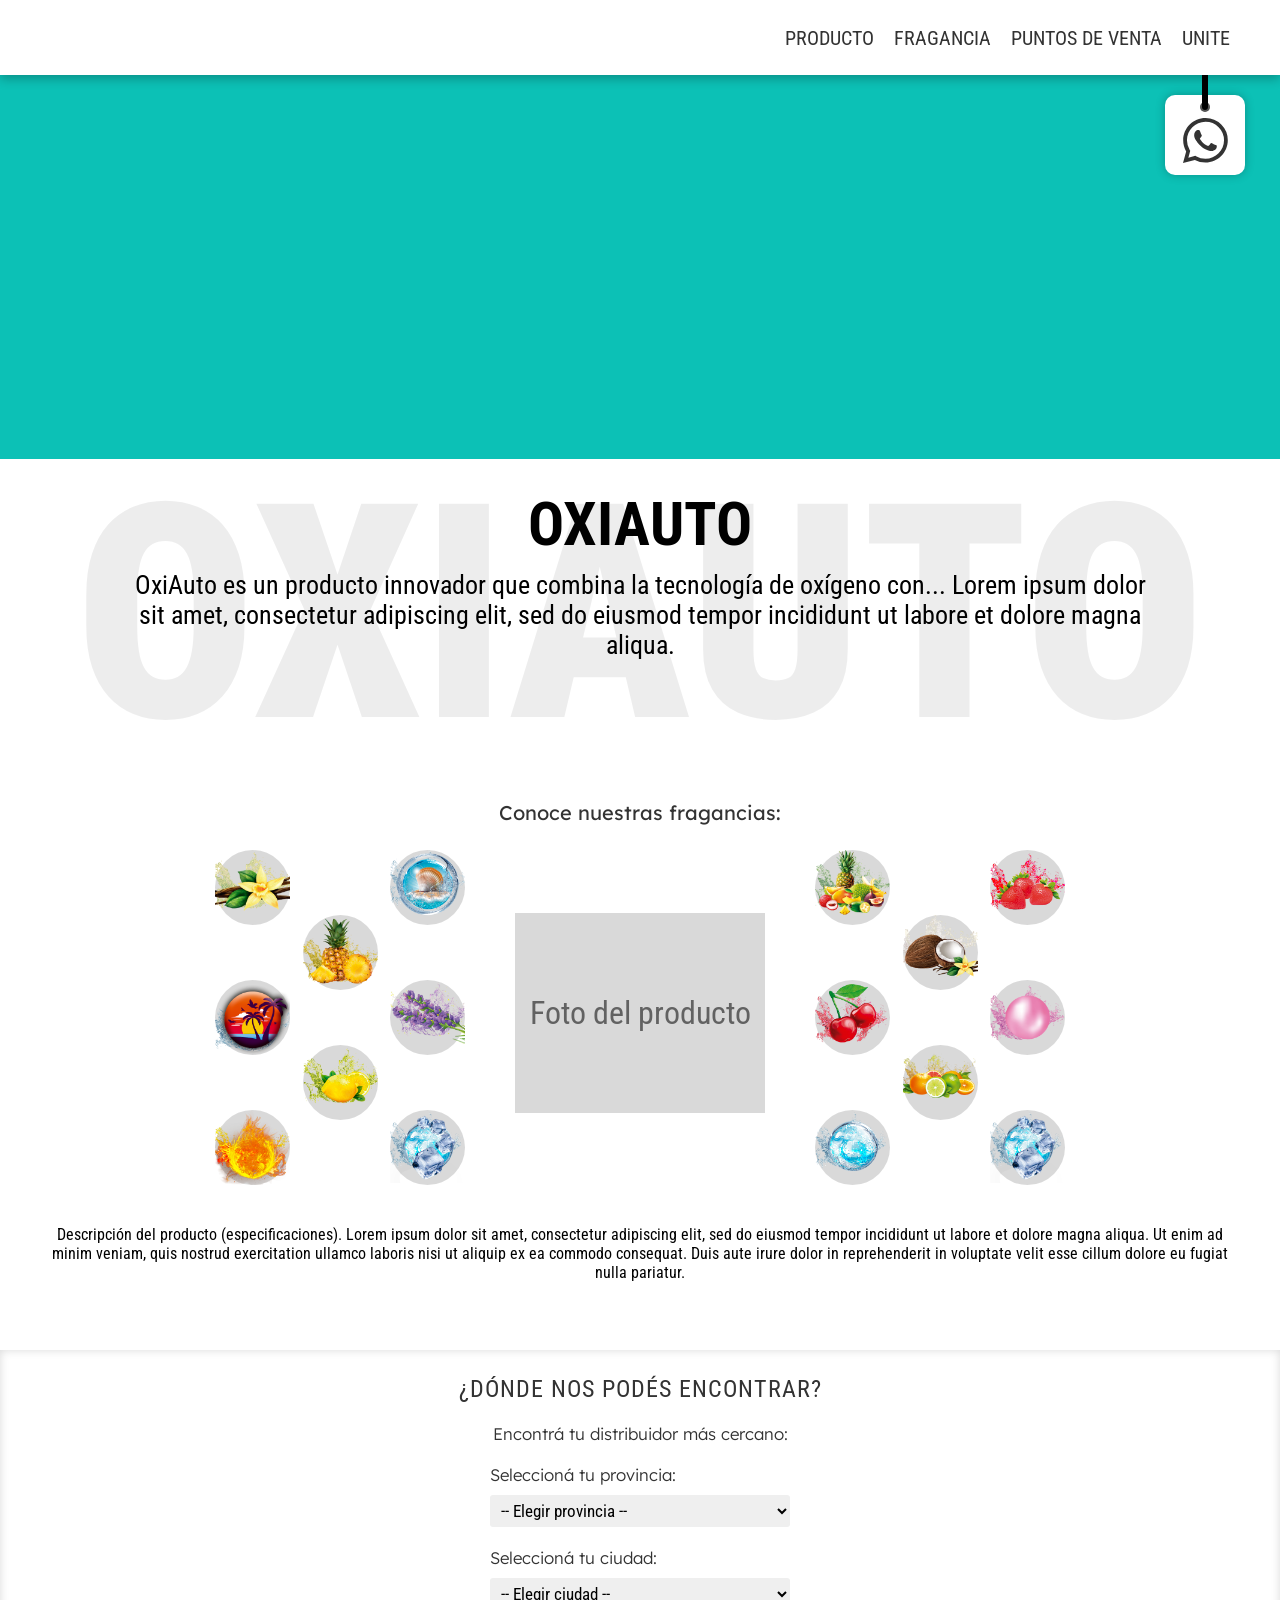
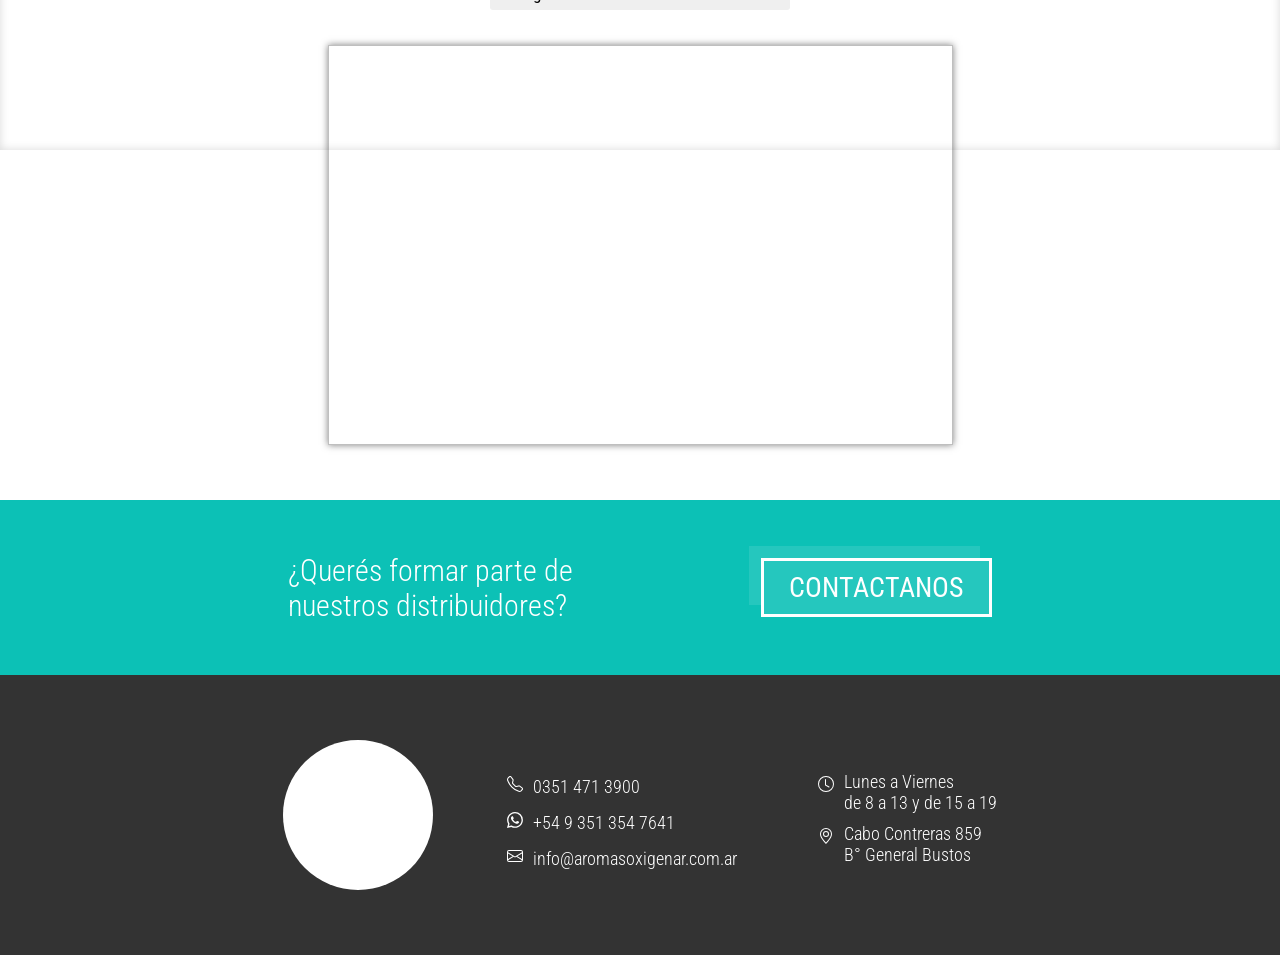
==== index.html @ 3d44f91f "[EDIT]" ====
<!DOCTYPE html>
<html lang="es">
<head>
    <meta charset="UTF-8">
    <meta name="viewport" content="width=device-width, initial-scale=1.0">

    <link rel="preconnect" href="https://fonts.googleapis.com">
    <link rel="preconnect" href="https://fonts.gstatic.com" crossorigin>
    <link href="https://fonts.googleapis.com/css2?family=Lexend+Deca:wght@100..900&family=Roboto+Condensed:ital,wght@0,100..900;1,100..900&display=swap" rel="stylesheet">
    
    <link rel="shortcut icon" href="img/favicon.ico">

    <title>OxiAuto</title>

    <!-- Estilos -->
    <style>
        :root{
            --bg-nav: #FFFFFF;
            --bg-principal: #FFFFFF;
            --bg-footer: #333333;
            --bg-acento: #0CC1B6;

            --texto-principal: #000000;
            --texto-secundario: #333333;
            --texto-terciario: #FFFFFF;
        }

        *{
            margin: 0px;
            padding: 0px;
            box-sizing: border-box;
            font-family: 'Roboto Condensed';
        }

        body{
            overflow-x: hidden;
        }

        a {
            text-decoration: none;
        }

        li{
            list-style: none;
        }

        hr{
            height: 0px;
            border: none;
        }

        nav{
            position: fixed;
            display: flex;
            justify-content: space-between;
            height: 75px;
            width: 100vw;
            padding-right: 15px;
            background-color: var(--bg-nav);
            box-shadow: 0px 4px 10px rgba(0, 0, 0, .25);
            text-transform: uppercase;
            color: var(--texto-principal);
            z-index: 10000;
        }

        nav .menu-btn{
            display: block;
        }

        nav .btn-menu{
            border: none;
            background: transparent;
            height: 100%;
            min-width: 100px;
            cursor: pointer;
        }

        nav .menu-nav{
            display: none;
        }

        .menu-sm{
            display: none;
            position: fixed;
            top: 75px;
            height: calc(100vh - 75px);
            width: 100vw;
            z-index: 10001;
            background-color: rgba(0, 0, 0, 0.55);
        }
        
        .menu-sm ul{
            display: flex;
            flex-direction: column;
            width: 100%;
            border-top: 1px solid rgb(228, 228, 228);
            box-shadow: 0px 10px 10px #0000009f;
        }

        .menu-sm ul li{
            display: flex;
            justify-content: center;
            align-items: center;
            height: 90px;
            background-color: #ffffff;
            color: var(--texto-secundario);
            font-weight: 400;
            font-size: 2rem;
            text-transform: uppercase;
            transition: all 0.2s ease-in;
        }

        .menu-sm ul li:hover{
            color: var(--texto-principal);
            font-weight: 600;
            text-shadow: 0px 0px 5px #00000051;
        }
        
        footer{
            display: flex;
            flex-direction: row;
            justify-content: center;
            align-items: center;
            height: 325px;
            background-color: var(--bg-footer);
            color: var(--texto-terciario);
        }

        footer .logo-footer{
            display: flex; 
            justify-content: center; 
            align-items: center; 
            width: 90px; 
            height: 90px; 
            border-radius: 100%; 
            background-color: white;
            margin-right: 5vw;
        }

        footer .logo-footer img{
            width: 80px; 
            height: 80px; 
            border-radius: 100%; 
            background-color: white;
        }

        .lugar, .atencion, .telefono, .whats, .mail{
            margin-top: 10px;
            display: flex;
        }

        .lugar svg, .atencion svg, .telefono svg, .whats svg, .mail svg {
            margin: 0 10px;
        }
        
        .whatsapp{
            display: flex;
            position: fixed;
            top: 75px;
            left: calc(100vw - 115px);
            width: 80px;
            height: 100px;
            z-index: 5000;
        }
        
        .tira{
            position: fixed;
            width: 6px;
            height: 35px;
            margin: 0px 37px;
            border-radius: 0px 0px 10px 10px;
            background-color: var(--texto-principal);
            color: black;
            z-index: 5002;
        }

        .hueco{
            position: fixed;
            height: 10px;
            width: 10px;
            margin: 27px 35px;
            border-radius: 100%;
            box-shadow: 0px 0px 10px rgba(0, 0, 0, 1) inset;
            z-index: 5001;
        }

        .btn-whatsapp{
            display: flex;
            justify-content: center;
            align-items: center;
            padding-top: 10px;
            height: 80px;
            width: 80px;
            margin-top: 20px;
            border-radius: 10px;
            box-shadow: 0px 0px 10px rgba(0, 0, 0, .25);
            background-color: white;
            color: var(--texto-secundario);
            transition: all 0.2s ease-in-out;
        }

        .btn-whatsapp:hover{
            color: var(--texto-principal);
            box-shadow: 0px 0px 10px rgba(0, 0, 0, .5);
        }

        .banner{
            position: relative;
            display: flex;
            width: 100%;
        } 
        
        .banner .activo{
            margin-top: 75px;
            height: 30vw;
            width: 100vw;
        }

        .banner1 {
            background-color: var(--bg-acento);
        }

        .banner2 {
            display: none;
            background-color: #06AEA3;
        }

        .banner3 {
            display: none;
            background-color: #069E95;
        }

        .producto {
            position: relative;
        }

        .producto .textoFondo{
            position: absolute;
            width: 100vw;
            font-size: 20vw;
            font-weight: 900;
            text-transform: uppercase;
            text-align: center;
            color: rgba(0, 0, 0, .07);
            z-index: 100;
            user-select: none;
        }

        .producto .textoFrente{
            position: relative;
            display: flex;
            flex-direction: column;
            align-items: center;
            padding: 40px 10vw;
            width: 100vw;
        }

        .producto .textoFrente h2{
            margin-top: -10px;
            text-transform: uppercase;
            font-size: 3.75rem;
        }

        .producto .textoFrente p{
            margin-top: 10px;
            font-size: 1.65rem;
            text-align: center;
        }
    
        .fragancias{
            min-height: 1000px;
            margin-top: 25px;
            padding: 0px 50px;
            text-align: center;
        }

        .fragancias h3{
            font-size: 1.25rem;
            font-family: "Lexend Deca", sans-serif;
            font-weight: 400;
            color: var(--texto-secundario);
        }

        .fragancias .elegir{
            margin: 25px 0px 50px 0px;
            display: flex;
            flex-direction: column;
            align-items: center;
        }

        .fragancias .elegir .frag{
            display: flex;
            align-items: center;
            justify-content: center;
            width: 50px;
            height: 50px;
            background-color: rgba(0, 0, 0, .1);
            border-radius: 100%;
        }

        .fragancias .elegir .frag img{
            width: 100%;
            height: auto;
        }

        .fragancias .elegir .producto-frag{
            margin: 15px 0px;
            display: flex;
            justify-content: center;
            align-items: center;
            width: 250px;
            height: 200px;
            background-color: rgba(0, 0, 0, .15);
            font-size: 2rem;
            color: rgba(0, 0, 0, 0.55);
        }

        .f1, .f2, .f3, .f4, .f5, .f6, .f7, .f8, .f9, .f10{
            display: flex;
            min-width: 60vw;
        }
        
        .f2, .f3, .f4, .f5, .f7, .f8, .f9, .f10{
            margin: -10px 0px;
        }

        .f1, .f3, .f5, .f6, .f8, .f10{
            justify-content: space-between;
        }

        .f2, .f4, .f7, .f9{
            justify-content: center;
        }

        .ubicacion{
            position: relative;
            min-height: 575px;
        }

        .ubicacion .bg-ubi{
            position: absolute;
            height: 350px;
            width: 100%;
            background-image: url("https://www.aromasoxigenar.com.ar/images/bg_7.jpg");
            background-size: cover;
            box-shadow: 0px 0px 10px rgba(0, 0, 0, .15) inset;
            z-index: 10;
        }
        
        .ubicacion .frente-ubi{
            position: absolute;
            display: flex;
            flex-direction: column;
            align-items: center;
            margin-top: 25px;
            width: 100%;
            z-index: 100;
        }

        .ubicacion h3{
            font-weight: 400;
            font-size: 1.25rem;
            letter-spacing: 1px;
            text-transform: uppercase;
            color: var(--texto-secundario);
        }

        .ubicacion h5{
            margin-top: 20px;
            font-size: 1.05rem;
            font-family: "Lexend Deca", sans-serif;
            font-weight: 300;
            color: var(--texto-secundario);
        }

        .ubicacion .localidad{
            display: flex;
            flex-direction: column;
            align-items: center;
            width: 650px;
        }

        .ubicacion select{
            margin-top: 10px;
            border: none;
            border-radius: 3px;
            min-width: 300px;
            padding: 5px 7px;
            font-size: 1.05rem;
            font-weight: 400;
        }

        .ubicacion option{
            font-weight: 400;
        }

        .ubicacion .mapa{
            margin-top: 35px;
            width: 275px;
            height: 225px;
            border: 1px solid rgba(0, 0, 0, .25);
            box-shadow: 0px 0px 7px rgba(0, 0, 0, .5);
        }

        .unite{
            display: flex;
            flex-direction: column;
            justify-content: center;
            align-items: center;
            height: 200px;
            background: var(--bg-acento);
            color: var(--texto-terciario);
        }

        .unite h3{
            font-size: 1.5rem;
            font-weight: 400;
        }
            
        .unite .unirme{
            margin-top: 25px;
            padding: 10px 25px;
            background: transparent;
            border: 3px solid white;
            font-size: 1.75rem;
            text-transform: uppercase;
            color: white;
            box-shadow: -12px -12px 0px rgba(255, 255, 255, 0.1), -8px -100px 0px rgba(255, 255, 255, 0.1) inset, -8px -8px 0px var(--bg-acento) inset;
            transition: all 0.5s ease-in-out;
        }

        .unite .unirme:hover{
            cursor: pointer;
            box-shadow: none;
        }

        .unite .unirme:active{
            background: white;
            border: 5px solid var(--bg-acento);
            color: var(--bg-acento);
        }


        @media (min-width: 600px){

            .fragancias{
                min-height: 500px;
            }

            .fragancias .elegir{
                flex-direction: row;
                justify-content: center;
                padding: 0px;
            }

            .fragancias .elegir .producto-frag{
                margin: 0px 20px;
            }

            .f1, .f2, .f3, .f4, .f5, .f6, .f7, .f8, .f9, .f10{
                min-width: 175px;
            }

            .ubicacion{
                position: relative;
                min-height: 650px;
            }

            .ubicacion .localidad{
                width: 650px;
            }

            .ubicacion .mapa{
                margin-top: 35px;
                width: 550px;
                height: 300px;
            }

            .unite{
                display: flex;
                flex-direction: row;
                justify-content: space-evenly;
                align-items: center;
                height: 175px;
                padding: 0px 100px;
            }
        }

        @media (min-width: 992px){
            nav .menu-btn{
                display: none;
            }

            nav .menu-nav{
                padding-right: 15px;
                display: flex;
                justify-content: space-evenly;
                align-items: center;
                width: 500px;
            }
            
            nav .menu-nav a{
                font-size: 20px;
                color: var(--texto-secundario);
            }

            nav .menu-nav a:hover{
                font-weight: 400;
                color: var(--texto-principal);
            }
            .banner1, .banner2, .banner3{
                height: 355px;
                width: 10vw;
            }

            .producto .textoFondo{
                position: absolute;
                width: 100vw;
                margin: -20px 0px;
                font-size: 300px;
                font-weight: 900;
                text-transform: uppercase;
                text-align: center;
                color: rgba(0, 0, 0, .07);
                z-index: 100;
            }

            .producto .textoFrente{
                position: relative;
                display: flex;
                flex-direction: column;
                align-items: center;
                text-align: center;
                padding: 40px 10vw;
                width: 100vw;
            }

            .fragancias{
                min-height: 550px;
                margin-top: 100px;
                padding: 0px 50px;
                text-align: center;
            }

            .fragancias h3{
                font-size: 1.25rem;
                font-family: "Lexend Deca", sans-serif;
                font-weight: 400;
                color: var(--texto-secundario);
            }

            .fragancias .elegir{
                margin: 25px 0px 50px 0px;
                display: flex;
                flex-direction: row;
                justify-content: center;
                width: 100%;
            }

            .fragancias .elegir .producto-frag{
                display: flex;
                justify-content: center;
                align-items: center;
                width: 250px;
                height: 200px;
                background-color: rgba(0, 0, 0, .15);
                font-size: 2rem;
                color: rgba(0, 0, 0, 0.55);
                margin: 0px 50px;
            }

            .fragancias .elegir .frag{
                display: flex;
                align-items: center;
                justify-content: center;
                width: 75px;
                height: 75px;
                background-color: rgba(0, 0, 0, .15);
                border-radius: 100%;
            }

            .fragancias .elegir .frag img{
                width: 100%;
                height: auto;
            }

            .f1, .f2, .f3, .f4, .f5, .f6, .f7, .f8, .f9, .f10{
                min-width: 250px;
            }

            .ubicacion{
                position: relative;
                min-height: 750px;
            }

            .ubicacion .bg-ubi{
                height: 400px;
            }

            .ubicacion h3{
                font-weight: 400;
                font-size: 1.5rem;
                letter-spacing: 1px;
                text-transform: uppercase;
                color: var(--texto-secundario);
            }

            .ubicacion .mapa{
                margin-top: 35px;
                width: 625px;
                height: 400px;
            }

            .unite{
                display: flex;
                flex-direction: row;
                justify-content: space-evenly;
                align-items: center;
                height: 175px;
                padding: 0px 100px;
            }

            .unite .unirme{
                margin-top: 0px;
            }
            
            .unite h3{
                font-size: 1.9rem;
                font-weight: 300;
            }

            footer{
                display: flex;
                flex-direction: row;
                justify-content: center;
                align-items: center;
                height: 280px;
                font-size: 1.15rem;
                font-weight: 300;
            }

            footer p{
                margin-top: -5px;
            }

            footer .logo-footer{
                width: 150px; 
                height: 150px; 
                margin-right: 5vw;
            }

            footer .logo-footer img{
                width: 130px; 
                height: 130px; 
            }

            .lugar, .atencion, .telefono, .whats, .mail{
                margin-top: 15px;
            }

            .contacto{
                display: flex;
                justify-content: space-between;
                min-width: 500px;
            }

        }

    </style>
</head>
<body>

    <!-- Nav (Menú de opciones) -->
    <nav>
        <!-- Logo -->
        <div class="logo-nav" style="height: 100%; min-width: 100px; display: flex;
        justify-content: center; align-items: center;">

            <div class="logo-img" style="height: 50px;width: 50px; border-radius: 100%; background-image: url('https://www.aromasoxigenar.com.ar/images/logo.png'); background-size: cover;">
            </div>

        </div>

        <!-- Menu Button -->
        <div class="menu-btn" id="menu">
            <button class="btn-menu">
                <svg xmlns="http://www.w3.org/2000/svg" width="40" height="40" fill="currentColor" class="bi bi-list" viewBox="0 0 16 16">
                    <path fill-rule="evenodd" d="M2.5 12a.5.5 0 0 1 .5-.5h10a.5.5 0 0 1 0 1H3a.5.5 0 0 1-.5-.5m0-4a.5.5 0 0 1 .5-.5h10a.5.5 0 0 1 0 1H3a.5.5 0 0 1-.5-.5m0-4a.5.5 0 0 1 .5-.5h10a.5.5 0 0 1 0 1H3a.5.5 0 0 1-.5-.5"/>
                </svg>
            </button>
        </div>


        <!-- Opciones -->
        <ul class="menu-nav">
            <a href="#productos">
                <li>
                    Producto
                </li>
            </a>
            
            <a href="#fragancias">
                <li>
                    Fragancia
                </li>
            </a>

            <a href="#ubicacion">
                <li>
                    Puntos de venta
                </li>
            </a>

            <a href="#unite">
                <li>
                    Unite
                </li>
            </a>
        </ul>
    </nav>

    <div class="menu-sm" id="menuSM">
        <ul>
            <a href="#productos" id="link1">
                <li>
                    Producto
                </li>
            </a>
            
            <a href="#fragancias" id="link2">
                <li>
                    Fragancia
                </li>
            </a>
    
            <a href="#ubicacion" id="link3">
                <li>
                    Puntos de venta
                </li>
            </a>
    
            <a href="#unite" id="link4">
                <li>
                    Unite
                </li>
            </a>
        </ul>
    </div>

    <!-- Cuerpo -->
    <main>
        <!-- Banner -->
        <div class="banner">

            <div class="banner1 activo">

            </div>

            <div class="banner2">

            </div>

            <div class="banner3">

            </div>
        </div>

        
    

        <!-- Producto principal -->
        <hr id="productos">

        <div class="producto">
            <div class="textoFondo">
                Oxiauto
            </div>
            <div class="textoFrente">
                <h2>
                    OxiAuto
                </h2>
                <p>
                    OxiAuto es un producto innovador que combina la tecnología de oxígeno con...  Lorem ipsum dolor sit amet, consectetur adipiscing elit, sed do eiusmod tempor incididunt ut labore et dolore magna aliqua.
                </p>
            </div>
        </div>

        
        <!-- Fragancias -->
        <hr id="fragancias">

        <div class="fragancias">
            <h3>Conoce nuestras fragancias:</h3>
            <div class="elegir">
                <div class="fragancias-izq">
                    <div class="f1">
                        <div class="frag">
                            <img src="img/ICONO-VAINILLA.png" alt="">
                        </div>
                        <div class="frag">
                            <img src="img/ICONO-MARINO.png" alt="">
                        </div>
                    </div>

                    <div class="f2">
                        <div class="frag">
                            <img src="img/ICONO-PINA.png" alt="">
                        </div>
                    </div>

                    <div class="f3">
                        <div class="frag">
                            <img src="img/ICONO-VERANO.png" alt="">
                        </div>
                        <div class="frag">
                            <img src="img/ICONO-LAVANDA.png" alt="">
                        </div>
                    </div>

                    <div class="f4">
                        <div class="frag">
                            <img src="img/ICONO-LIMON.png" alt="">
                        </div>
                    </div>

                    <div class="f5">
                        <div class="frag">
                            <img src="img/ICONO-FUEGO.png" alt="">
                        </div>
                        <div class="frag">
                            <img src="img/ICONO-HIELO.png" alt="">
                        </div>
                    </div>
                </div>

                <div class="producto-frag">
                    Foto del producto
                </div>
                
                <div class="fragancias-der">
                    <div class="f6">
                        <div class="frag">
                            <img src="img/ICONO-FRUTALIS.png" alt="">
                        </div>
                        <div class="frag">
                            <img src="img/ICONO-FRUTILLA.png" alt="">
                        </div>
                    </div>

                    <div class="f7">
                        <div class="frag">
                            <img src="img/ICONO-COCO.png" alt="">
                        </div>
                    </div>

                    <div class="f8">
                        <div class="frag">
                            <img src="img/ICONO-CEREZA.png" alt="">
                        </div>
                        <div class="frag">
                            <img src="img/ICONO-CHICLE.png" alt="">
                        </div>
                    </div>

                    <div class="f9">
                        <div class="frag">
                            <img src="img/ICONO-CITRUS.png" alt="">
                        </div>
                    </div>

                    <div class="f10">
                        <div class="frag">
                            <img src="img/ICONO-ACQUA.png" alt="">
                        </div>
                        <div class="frag">
                            <img src="img/ICONO-HIELO.png" alt="">
                        </div>
                    </div>
                </div>
            </div>
            <p>
                Descripción del producto (especificaciones). Lorem ipsum dolor sit amet, consectetur adipiscing elit, sed do eiusmod tempor incididunt ut labore et dolore magna aliqua. Ut enim ad minim veniam, quis nostrud exercitation ullamco laboris nisi ut aliquip ex ea commodo consequat. Duis aute irure dolor in reprehenderit in voluptate velit esse cillum dolore eu fugiat nulla pariatur.
            </p>
        </div>

        <!-- Puntos de venta -->
        <hr id="ubicacion">
        <div class="ubicacion">
            <div class="bg-ubi">

            </div>

            <div class="frente-ubi">
                <h3>
                    ¿D&oacute;nde nos pod&eacute;s encontrar?
                </h3>
                <h5>
                    Encontr&aacute; tu distribuidor m&aacute;s cercano:
                </h5>

                <div class="localidad">
                    <div class="provincia">
                        <h5>Seleccion&aacute; tu provincia:</h5>
                        <select name="provincia" id="provincia">
                            <option selected disabled>-- Elegir provincia --</option>
                            <option value="chubut">Chubut</option>
                            <option value="cordoba">C&oacute;rdoba</option>
                            <option value="neuquen">Neuquen</option>
                            <option value="rioNegro">R&iacute;o Negro</option>
                            <option value="santaFe">Santa F&eacute;</option>
                            <option value="santiago">Santiago del Estero</option>
                        </select>
                    </div>
    
                    <div class="ciudad">
                        <h5>Seleccion&aacute; tu ciudad:</h5>
                        <select name="ciudad" id="ciudad">
                            <option selected disabled>-- Elegir ciudad --</option>
                            <!-- 
                            <option value="cordoba" selected>C&oacute;rdoba</option>
                            <option value="neuquen">Neuquen</option>
                            <option value="rioNegro">R&iacute;o Negro</option>
                            <option value="santaFe">Santa F&eacute;</option>
                            <option value="santiago">Santiago del Estero</option> -->
                        </select>
                    </div>
                </div>

                <iframe class="mapa" id="mapa" src="https://www.google.com/maps/embed?pb=!1m18!1m12!1m3!1d3405.808658261434!2d-64.17063012439361!3d-31.39183907427309!2m3!1f0!2f0!3f0!3m2!1i1024!2i768!4f13.1!3m3!1m2!1s0x94329812caf58ab7%3A0x9d88866466d773f3!2sAromas%20Oxigenar!5e0!3m2!1ses!2sar!4v1724170193996!5m2!1ses!2sar" allowfullscreen="" loading="lazy" referrerpolicy="no-referrer-when-downgrade"></iframe>
            </div>
        </div>

        <!-- Invitacion -->
        <hr id="unite">
        <div class="unite">
            <h3>
                ¿Quer&eacute;s formar parte de
                <br>
                nuestros distribuidores?
            </h3>
            <button class="unirme">
                <p>
                    Contactanos
                </p>
            </button>
        </div>
    </main>

    <!-- Footer -->
    <footer>
        <div class="logo-footer">
            <img src="https://www.aromasoxigenar.com.ar/images/logo.png" alt="logo">
        </div>

        <div class="contacto">
            <div class="izq">
                <div class="telefono">
                    <svg xmlns="http://www.w3.org/2000/svg" width="16" height="16" fill="currentColor" class="bi bi-telephone" viewBox="0 0 16 16">
                        <path d="M3.654 1.328a.678.678 0 0 0-1.015-.063L1.605 2.3c-.483.484-.661 1.169-.45 1.77a17.6 17.6 0 0 0 4.168 6.608 17.6 17.6 0 0 0 6.608 4.168c.601.211 1.286.033 1.77-.45l1.034-1.034a.678.678 0 0 0-.063-1.015l-2.307-1.794a.68.68 0 0 0-.58-.122l-2.19.547a1.75 1.75 0 0 1-1.657-.459L5.482 8.062a1.75 1.75 0 0 1-.46-1.657l.548-2.19a.68.68 0 0 0-.122-.58zM1.884.511a1.745 1.745 0 0 1 2.612.163L6.29 2.98c.329.423.445.974.315 1.494l-.547 2.19a.68.68 0 0 0 .178.643l2.457 2.457a.68.68 0 0 0 .644.178l2.189-.547a1.75 1.75 0 0 1 1.494.315l2.306 1.794c.829.645.905 1.87.163 2.611l-1.034 1.034c-.74.74-1.846 1.065-2.877.702a18.6 18.6 0 0 1-7.01-4.42 18.6 18.6 0 0 1-4.42-7.009c-.362-1.03-.037-2.137.703-2.877z"/>
                    </svg>
                    0351 471 3900
                </div>

                <div class="whats">
                    <svg xmlns="http://www.w3.org/2000/svg" width="16" height="16" fill="currentColor" class="bi bi-whatsapp" viewBox="0 0 16 16">
                        <path d="M13.601 2.326A7.85 7.85 0 0 0 7.994 0C3.627 0 .068 3.558.064 7.926c0 1.399.366 2.76 1.057 3.965L0 16l4.204-1.102a7.9 7.9 0 0 0 3.79.965h.004c4.368 0 7.926-3.558 7.93-7.93A7.9 7.9 0 0 0 13.6 2.326zM7.994 14.521a6.6 6.6 0 0 1-3.356-.92l-.24-.144-2.494.654.666-2.433-.156-.251a6.56 6.56 0 0 1-1.007-3.505c0-3.626 2.957-6.584 6.591-6.584a6.56 6.56 0 0 1 4.66 1.931 6.56 6.56 0 0 1 1.928 4.66c-.004 3.639-2.961 6.592-6.592 6.592m3.615-4.934c-.197-.099-1.17-.578-1.353-.646-.182-.065-.315-.099-.445.099-.133.197-.513.646-.627.775-.114.133-.232.148-.43.05-.197-.1-.836-.308-1.592-.985-.59-.525-.985-1.175-1.103-1.372-.114-.198-.011-.304.088-.403.087-.088.197-.232.296-.346.1-.114.133-.198.198-.33.065-.134.034-.248-.015-.347-.05-.099-.445-1.076-.612-1.47-.16-.389-.323-.335-.445-.34-.114-.007-.247-.007-.38-.007a.73.73 0 0 0-.529.247c-.182.198-.691.677-.691 1.654s.71 1.916.81 2.049c.098.133 1.394 2.132 3.383 2.992.47.205.84.326 1.129.418.475.152.904.129 1.246.08.38-.058 1.171-.48 1.338-.943.164-.464.164-.86.114-.943-.049-.084-.182-.133-.38-.232"/>
                    </svg>
                    +54 9 351 354 7641
                </div>

                <div class="mail">
                    <svg xmlns="http://www.w3.org/2000/svg" width="16" height="16" fill="currentColor" class="bi bi-envelope" viewBox="0 0 16 16">
                        <path d="M0 4a2 2 0 0 1 2-2h12a2 2 0 0 1 2 2v8a2 2 0 0 1-2 2H2a2 2 0 0 1-2-2zm2-1a1 1 0 0 0-1 1v.217l7 4.2 7-4.2V4a1 1 0 0 0-1-1zm13 2.383-4.708 2.825L15 11.105zm-.034 6.876-5.64-3.471L8 9.583l-1.326-.795-5.64 3.47A1 1 0 0 0 2 13h12a1 1 0 0 0 .966-.741M1 11.105l4.708-2.897L1 5.383z"/>
                    </svg>
                    info@aromasoxigenar.com.ar
                </div>
            </div>

            <div class="der">
                <div class="atencion">
                    <svg xmlns="http://www.w3.org/2000/svg" width="16" height="16" fill="currentColor" class="bi bi-clock" viewBox="0 0 16 16">
                        <path d="M8 3.5a.5.5 0 0 0-1 0V9a.5.5 0 0 0 .252.434l3.5 2a.5.5 0 0 0 .496-.868L8 8.71z"/>
                        <path d="M8 16A8 8 0 1 0 8 0a8 8 0 0 0 0 16m7-8A7 7 0 1 1 1 8a7 7 0 0 1 14 0"/>
                    </svg>
                    <p>
                        Lunes a Viernes <br>
                        de 8 a 13 y de 15 a 19
                    </p>
                </div>

                <div class="lugar">
                    <svg xmlns="http://www.w3.org/2000/svg" width="16" height="16" fill="currentColor" class="bi bi-geo-alt" viewBox="0 0 16 16">
                        <path d="M12.166 8.94c-.524 1.062-1.234 2.12-1.96 3.07A32 32 0 0 1 8 14.58a32 32 0 0 1-2.206-2.57c-.726-.95-1.436-2.008-1.96-3.07C3.304 7.867 3 6.862 3 6a5 5 0 0 1 10 0c0 .862-.305 1.867-.834 2.94M8 16s6-5.686 6-10A6 6 0 0 0 2 6c0 4.314 6 10 6 10"/>
                        <path d="M8 8a2 2 0 1 1 0-4 2 2 0 0 1 0 4m0 1a3 3 0 1 0 0-6 3 3 0 0 0 0 6"/>
                    </svg>
                    <p>
                        Cabo Contreras 859
                        <br>
                        B° General Bustos
                    </p>
                </div>
            </div>
        </div>
    </footer>

    <div class="whatsapp">
        <a href="https://wa.me/+5493513547641">
            <div class="hueco"></div>
            <div class="tira"></div>
            <div class="btn-whatsapp">
                <svg xmlns="http://www.w3.org/2000/svg" width="45" height="45" fill="currentColor" class="bi bi-whatsapp" viewBox="0 0 16 16">
                    <path d="M13.601 2.326A7.85 7.85 0 0 0 7.994 0C3.627 0 .068 3.558.064 7.926c0 1.399.366 2.76 1.057 3.965L0 16l4.204-1.102a7.9 7.9 0 0 0 3.79.965h.004c4.368 0 7.926-3.558 7.93-7.93A7.9 7.9 0 0 0 13.6 2.326zM7.994 14.521a6.6 6.6 0 0 1-3.356-.92l-.24-.144-2.494.654.666-2.433-.156-.251a6.56 6.56 0 0 1-1.007-3.505c0-3.626 2.957-6.584 6.591-6.584a6.56 6.56 0 0 1 4.66 1.931 6.56 6.56 0 0 1 1.928 4.66c-.004 3.639-2.961 6.592-6.592 6.592m3.615-4.934c-.197-.099-1.17-.578-1.353-.646-.182-.065-.315-.099-.445.099-.133.197-.513.646-.627.775-.114.133-.232.148-.43.05-.197-.1-.836-.308-1.592-.985-.59-.525-.985-1.175-1.103-1.372-.114-.198-.011-.304.088-.403.087-.088.197-.232.296-.346.1-.114.133-.198.198-.33.065-.134.034-.248-.015-.347-.05-.099-.445-1.076-.612-1.47-.16-.389-.323-.335-.445-.34-.114-.007-.247-.007-.38-.007a.73.73 0 0 0-.529.247c-.182.198-.691.677-.691 1.654s.71 1.916.81 2.049c.098.133 1.394 2.132 3.383 2.992.47.205.84.326 1.129.418.475.152.904.129 1.246.08.38-.058 1.171-.48 1.338-.943.164-.464.164-.86.114-.943-.049-.084-.182-.133-.38-.232"/>
                </svg>
            </div>
        </a>
    </div>

    <!-- JS -->
    <script>
        window.addEventListener('load', () => {

            let menu = document.querySelector("#menu");

            let link1 = document.querySelector("#link1");
            let link2 = document.querySelector("#link2");
            let link3 = document.querySelector("#link3");
            let link4 = document.querySelector("#link4");

            let menuSM = document.querySelector("#menuSM");

            menu.addEventListener('click', ()=>{
                if (menuSM.style.display != "block"){
                    menuSM.style.display = "block";
                } else {
                    menuSM.style.display = "none";
                }
            })

            link1.addEventListener('click', ()=>{
                menuSM.style.display = "none";
                window.location = "#productos";
            })
            link2.addEventListener('click', ()=>{
                menuSM.style.display = "none";
            })
            link3.addEventListener('click', ()=>{
                menuSM.style.display = "none";
            })
            link4.addEventListener('click', ()=>{
                menuSM.style.display = "none";
            }) 

        })



        const dic = {
            'chubut':{
                'Trevelin': 'https://www.google.com/maps/embed?pb=!1m18!1m12!1m3!1d9645.169571106098!2d-71.47182523877713!3d-43.08545144441715!2m3!1f0!2f0!3f0!3m2!1i1024!2i768!4f13.1!3m3!1m2!1s0x961dbbc323173289%3A0x99675354e0415645!2sTrevelin%2C%20Chubut!5e0!3m2!1ses!2sar!4v1724176098838!5m2!1ses!2sar',
                'Puerto Madryn': 'https://www.google.com/maps/embed?pb=!1m18!1m12!1m3!1d750825.7740573832!2d-65.6819194708497!3d-42.68438137817893!2m3!1f0!2f0!3f0!3m2!1i1024!2i768!4f13.1!3m3!1m2!1s0xbe02355e87a2ead1%3A0x1e890d2810b44382!2sPuerto%20Madryn%2C%20Chubut!5e0!3m2!1ses!2sar!4v1724176071049!5m2!1ses!2sar',
                'Lago Puelo': 'https://www.google.com/maps/embed?pb=!1m18!1m12!1m3!1d23695.44025321184!2d-71.60393425000001!3d-42.0661191!2m3!1f0!2f0!3f0!3m2!1i1024!2i768!4f13.1!3m3!1m2!1s0x961beb6dab21611d%3A0x721c5da902c617e1!2sLago%20Puelo%2C%20Chubut!5e0!3m2!1ses!2sar!4v1724175999089!5m2!1ses!2sar',
                'Esquel': 'https://www.google.com/maps/embed?pb=!1m18!1m12!1m3!1d93508.46568618702!2d-71.40439915812597!3d-42.91209772515027!2m3!1f0!2f0!3f0!3m2!1i1024!2i768!4f13.1!3m3!1m2!1s0x961dac39e7401099%3A0x7778716e39146c20!2sEsquel%2C%20Chubut!5e0!3m2!1ses!2sar!4v1724175968379!5m2!1ses!2sar',
                'Epuyen': 'https://www.google.com/maps/embed?pb=!1m18!1m12!1m3!1d23633.8297710732!2d-71.38410142265458!3d-42.23092635709967!2m3!1f0!2f0!3f0!3m2!1i1024!2i768!4f13.1!3m3!1m2!1s0x961b87d8d8391ad7%3A0xff6964d741c7b3b6!2zRXB1ecOpbiwgQ2h1YnV0!5e0!3m2!1ses!2sar!4v1724195883192!5m2!1ses!2sar',
                'El Hoyo':'https://www.google.com/maps/embed?pb=!1m18!1m12!1m3!1d11847.958427608297!2d-71.52166679999999!3d-42.06484215!2m3!1f0!2f0!3f0!3m2!1i1024!2i768!4f13.1!3m3!1m2!1s0x961b939ef6c1d26d%3A0x64f02f48282318c!2sEl%20Hoyo%2C%20Chubut!5e0!3m2!1ses!2sar!4v1724175145971!5m2!1ses!2sar',
                'Comodoro Rivadavia':'https://www.google.com/maps/embed?pb=!1m18!1m12!1m3!1d21399.325647208487!2d-67.50056581681187!3d-45.83266495379836!2m3!1f0!2f0!3f0!3m2!1i1024!2i768!4f13.1!3m3!1m2!1s0xbde4544de04824f5%3A0x5d9f7f8e3bb8ee4b!2sComodoro%20Rivadavia%2C%20Chubut!5e0!3m2!1ses!2sar!4v1724175031566!5m2!1ses!2sar',
            },
            'cordoba':{
                'Arroyito':'https://www.google.com/maps/embed?pb=!1m18!1m12!1m3!1d54479.05616453562!2d-63.0988717881385!3d-31.415751310794487!2m3!1f0!2f0!3f0!3m2!1i1024!2i768!4f13.1!3m3!1m2!1s0x94334dc4e1de6bb7%3A0x729ec37b4e23c1f8!2sArroyito%2C%20C%C3%B3rdoba!5e0!3m2!1ses!2sar!4v1724195951081!5m2!1ses!2sar',
                'Brinkmann': 'https://www.google.com/maps/embed?pb=!1m18!1m12!1m3!1d15928.578813382252!2d-62.046952027495614!3d-30.86869945415837!2m3!1f0!2f0!3f0!3m2!1i1024!2i768!4f13.1!3m3!1m2!1s0x94351e69b1698c57%3A0xc6fa94ee0e403893!2sBrinkmann%2C%20C%C3%B3rdoba!5e0!3m2!1ses!2sar!4v1724176173603!5m2!1ses!2sar',
                'Capital': 'https://www.google.com/maps/embed?pb=!1m18!1m12!1m3!1d3405.808658261434!2d-64.17063012439361!3d-31.39183907427309!2m3!1f0!2f0!3f0!3m2!1i1024!2i768!4f13.1!3m3!1m2!1s0x94329812caf58ab7%3A0x9d88866466d773f3!2sAromas%20Oxigenar!5e0!3m2!1ses!2sar!4v1724170193996!5m2!1ses!2sar',
                'Calchin': 'https://www.google.com/maps/embed?pb=!1m18!1m12!1m3!1d27166.043411923467!2d-63.21945795391351!3d-31.66791034535961!2m3!1f0!2f0!3f0!3m2!1i1024!2i768!4f13.1!3m3!1m2!1s0x95ccb7d24a746a85%3A0x4e704c09393ed539!2zQ2FsY2jDrW4sIEPDs3Jkb2Jh!5e0!3m2!1ses!2sar!4v1724192558987!5m2!1ses!2sar',
                'Colonia Caroya': 'https://www.google.com/maps/embed?pb=!1m18!1m12!1m3!1d13676.593520077846!2d-64.06173709999999!3d-31.02211535!2m3!1f0!2f0!3f0!3m2!1i1024!2i768!4f13.1!3m3!1m2!1s0x9432626eac44a027%3A0x85b6e301081d1c22!2sX5223%20Col.%20Caroya%2C%20C%C3%B3rdoba!5e0!3m2!1ses!2sar!4v1724192612949!5m2!1ses!2sar',
                'Colonia Tirolesa': 'https://www.google.com/maps/embed?pb=!1m18!1m12!1m3!1d27291.945189058788!2d-64.08813295568866!3d-31.23476885811077!2m3!1f0!2f0!3f0!3m2!1i1024!2i768!4f13.1!3m3!1m2!1s0x943291ed1a25af6f%3A0x518be6c4b82cccdd!2sX5101%20Col.%20Tirolesa%2C%20C%C3%B3rdoba!5e0!3m2!1ses!2sar!4v1724192643164!5m2!1ses!2sar',
                'Devoto': 'https://www.google.com/maps/embed?pb=!1m18!1m12!1m3!1d18896.530113529014!2d-62.31787374751871!3d-31.402907155629478!2m3!1f0!2f0!3f0!3m2!1i1024!2i768!4f13.1!3m3!1m2!1s0x95cb322fcadcc957%3A0xf279a4e60951cc8b!2sDevoto%2C%20C%C3%B3rdoba!5e0!3m2!1ses!2sar!4v1724192751845!5m2!1ses!2sar',
                'El Tio': 'https://www.google.com/maps/embed?pb=!1m18!1m12!1m3!1d27248.946206893863!2d-62.8502167553069!3d-31.383302103695655!2m3!1f0!2f0!3f0!3m2!1i1024!2i768!4f13.1!3m3!1m2!1s0x943355f5dc75c1e7%3A0xd93d8869426be3a6!2zRWwgVMOtbywgQ8OzcmRvYmE!5e0!3m2!1ses!2sar!4v1724192791524!5m2!1ses!2sar',
                'Freyre': 'https://www.google.com/maps/embed?pb=!1m18!1m12!1m3!1d54622.81802021147!2d-62.13537814334851!3d-31.16732504036631!2m3!1f0!2f0!3f0!3m2!1i1024!2i768!4f13.1!3m3!1m2!1s0x9434d63797201347%3A0x595beeb76aada2f0!2sFreyre%2C%20C%C3%B3rdoba!5e0!3m2!1ses!2sar!4v1724192821533!5m2!1ses!2sar',
                'Jesus Maria': 'https://www.google.com/maps/embed?pb=!1m18!1m12!1m3!1d54728.02300593166!2d-64.13341119523184!3d-30.984392412458103!2m3!1f0!2f0!3f0!3m2!1i1024!2i768!4f13.1!3m3!1m2!1s0x943263974bf8796f%3A0x2fc325cba041b543!2zSmVzdXMgTWFyw61hLCBDw7NyZG9iYQ!5e0!3m2!1ses!2sar!4v1724192836508!5m2!1ses!2sar',
                'La Francia': 'https://www.google.com/maps/embed?pb=!1m18!1m12!1m3!1d26552.624170315896!2d-62.64906373377989!3d-31.403406180397322!2m3!1f0!2f0!3f0!3m2!1i1024!2i768!4f13.1!3m3!1m2!1s0x95cb4d5213897af3%3A0xd203fbd61295c1de!2sLa%20Francia%2C%20C%C3%B3rdoba!5e0!3m2!1ses!2sar!4v1724192861124!5m2!1ses!2sar',
                'La Para': 'https://www.google.com/maps/embed?pb=!1m18!1m12!1m3!1d13695.062143291902!2d-62.99770375!3d-30.893219399999996!2m3!1f0!2f0!3f0!3m2!1i1024!2i768!4f13.1!3m3!1m2!1s0x943379f6b93bea19%3A0xa0fffe255172486!2sLa%20Para%2C%20C%C3%B3rdoba!5e0!3m2!1ses!2sar!4v1724192875836!5m2!1ses!2sar',
                'La Puerta': 'https://www.google.com/maps/embed?pb=!1m18!1m12!1m3!1d7962.272677339342!2d-63.26049390385968!3d-30.89296291783268!2m3!1f0!2f0!3f0!3m2!1i1024!2i768!4f13.1!3m3!1m2!1s0x94330a58e407e4e9%3A0x760a1b2c3d0b13!2sLa%20Puerta%2C%20C%C3%B3rdoba!5e0!3m2!1ses!2sar!4v1724192892532!5m2!1ses!2sar',
                'Las Varillas': 'https://www.google.com/maps/embed?pb=!1m18!1m12!1m3!1d27106.989935723737!2d-62.7182823!3d-31.869252800000005!2m3!1f0!2f0!3f0!3m2!1i1024!2i768!4f13.1!3m3!1m2!1s0x95cb646d6843dac9%3A0x5f060daa945765fd!2sLas%20Varillas%2C%20C%C3%B3rdoba!5e0!3m2!1ses!2sar!4v1724192908795!5m2!1ses!2sar',
                'Luque': 'https://www.google.com/maps/embed?pb=!1m18!1m12!1m3!1d13585.669520127212!2d-63.3436471!3d-31.6497989!2m3!1f0!2f0!3f0!3m2!1i1024!2i768!4f13.1!3m3!1m2!1s0x95cccc2ca58c0f87%3A0x3febde79710d54fc!2zTHVxdWUsIEPDs3Jkb2Jh!5e0!3m2!1ses!2sar!4v1724192930219!5m2!1ses!2sar',
                'Morteros': 'https://www.google.com/maps/embed?pb=!1m18!1m12!1m3!1d54884.467021383294!2d-62.04911919803258!3d-30.710550746026417!2m3!1f0!2f0!3f0!3m2!1i1024!2i768!4f13.1!3m3!1m2!1s0x9435039ff322311d%3A0xdcbb82c4008ca472!2sMorteros%2C%20C%C3%B3rdoba!5e0!3m2!1ses!2sar!4v1724192954003!5m2!1ses!2sar',
                'Pilar': 'https://www.google.com/maps/embed?pb=!1m18!1m12!1m3!1d27162.243869007387!2d-63.878427849999994!3d-31.68089935!2m3!1f0!2f0!3f0!3m2!1i1024!2i768!4f13.1!3m3!1m2!1s0x9432cb4e4c88d987%3A0xa9c6e711124e5e5b!2zUGlsYXIsIEPDs3Jkb2Jh!5e0!3m2!1ses!2sar!4v1724192968108!5m2!1ses!2sar',
                'Piquillin': 'https://www.google.com/maps/embed?pb=!1m18!1m12!1m3!1d27272.301473753705!2d-63.77783555551426!3d-31.302703556085955!2m3!1f0!2f0!3f0!3m2!1i1024!2i768!4f13.1!3m3!1m2!1s0x9432e7e7f585111f%3A0xca4ea48c858baea6!2zUGlxdWlsbMOtbiwgQ8OzcmRvYmE!5e0!3m2!1ses!2sar!4v1724192981781!5m2!1ses!2sar',
                'Porteña': 'https://www.google.com/maps/embed?pb=!1m18!1m12!1m3!1d54711.43469145461!2d-62.107659294934884!3d-31.013301008949213!2m3!1f0!2f0!3f0!3m2!1i1024!2i768!4f13.1!3m3!1m2!1s0x943520b3965e5567%3A0xca32660a8a13246b!2zUG9ydGXDsWEsIEPDs3Jkb2Jh!5e0!3m2!1ses!2sar!4v1724192995436!5m2!1ses!2sar',
                'Rio Segundo': 'https://www.google.com/maps/embed?pb=!1m18!1m12!1m3!1d108686.67438970084!2d-63.98703449509518!3d-31.648671482823623!2m3!1f0!2f0!3f0!3m2!1i1024!2i768!4f13.1!3m3!1m2!1s0x9432cafff1f1cec1%3A0xf370c1a41d5322ac!2zUsOtbyBTZWd1bmRvLCBDw7NyZG9iYQ!5e0!3m2!1ses!2sar!4v1724193009452!5m2!1ses!2sar',
                'Sacanta': 'https://www.google.com/maps/embed?pb=!1m18!1m12!1m3!1d54333.35905001441!2d-63.092861938167005!3d-31.66573528153573!2m3!1f0!2f0!3f0!3m2!1i1024!2i768!4f13.1!3m3!1m2!1s0x95ccb073fc8d85a3%3A0x5c117ea2f28a7d71!2sSacanta%2C%20C%C3%B3rdoba!5e0!3m2!1ses!2sar!4v1724193030899!5m2!1ses!2sar',
                'San Francisco': 'https://www.google.com/maps/embed?pb=!1m18!1m12!1m3!1d108949.50584026129!2d-62.17563005465511!3d-31.423160288435078!2m3!1f0!2f0!3f0!3m2!1i1024!2i768!4f13.1!3m3!1m2!1s0x95cb28228bc1d067%3A0x8f04abfe8c3700f4!2sSan%20Francisco%2C%20C%C3%B3rdoba!5e0!3m2!1ses!2sar!4v1724193112612!5m2!1ses!2sar',
                'San Jose de la Dormida': 'https://www.google.com/maps/embed?pb=!1m18!1m12!1m3!1d55084.79512059709!2d-63.98816740161909!3d-30.35664209028946!2m3!1f0!2f0!3f0!3m2!1i1024!2i768!4f13.1!3m3!1m2!1s0x943220188dfbe69f%3A0xc841596f7fcd185c!2sSan%20Jose%20de%20la%20Dormida%2C%20C%C3%B3rdoba!5e0!3m2!1ses!2sar!4v1724193130452!5m2!1ses!2sar',
                'Santa Rosa de Rio Prime': 'https://www.google.com/maps/embed?pb=!1m18!1m12!1m3!1d54631.78391326373!2d-63.444387993509004!3d-31.1517726422341!2m3!1f0!2f0!3f0!3m2!1i1024!2i768!4f13.1!3m3!1m2!1s0x94331a04ab072f75%3A0x9c495e7644a3e7fa!2sVilla%20Santa%20Rosa%2C%20C%C3%B3rdoba!5e0!3m2!1ses!2sar!4v1724193182483!5m2!1ses!2sar',
                'Sgo Temple': 'https://www.google.com/maps/embed?pb=!1m18!1m12!1m3!1d27248.026408703223!2d-63.43835895529874!3d-31.386472503601897!2m3!1f0!2f0!3f0!3m2!1i1024!2i768!4f13.1!3m3!1m2!1s0x9433251634e7faad%3A0xd11f868265e91dfc!2sSantiago%20Temple%2C%20C%C3%B3rdoba!5e0!3m2!1ses!2sar!4v1724193208827!5m2!1ses!2sar',
                'Toledo': 'https://www.google.com/maps/embed?pb=!1m18!1m12!1m3!1d54396.63412562204!2d-64.04728298929963!3d-31.55738744415492!2m3!1f0!2f0!3f0!3m2!1i1024!2i768!4f13.1!3m3!1m2!1s0x9432b77811e3b27b%3A0xdbedb03cb0e4a0f1!2sToledo%2C%20C%C3%B3rdoba!5e0!3m2!1ses!2sar!4v1724193226803!5m2!1ses!2sar',
                'Transito': 'https://www.google.com/maps/embed?pb=!1m18!1m12!1m3!1d54473.65478948459!2d-63.23938909067832!3d-31.425050709696247!2m3!1f0!2f0!3f0!3m2!1i1024!2i768!4f13.1!3m3!1m2!1s0x943349dd19e6458f%3A0x2c7f53864865fb20!2sTransito%2C%20C%C3%B3rdoba!5e0!3m2!1ses!2sar!4v1724193242259!5m2!1ses!2sar',
                'Villa del Rosario': 'https://www.google.com/maps/embed?pb=!1m18!1m12!1m3!1d54395.82251899459!2d-63.572745239285105!3d-31.55877929399221!2m3!1f0!2f0!3f0!3m2!1i1024!2i768!4f13.1!3m3!1m2!1s0x94332a53b2697ec9%3A0x37f3384e4293f013!2sVilla%20del%20Rosario%2C%20C%C3%B3rdoba!5e0!3m2!1ses!2sar!4v1724193262026!5m2!1ses!2sar',
                'Villa del Totoral': 'https://www.google.com/maps/embed?pb=!1m18!1m12!1m3!1d109771.61523702517!2d-64.1518897345622!3d-30.708194634035713!2m3!1f0!2f0!3f0!3m2!1i1024!2i768!4f13.1!3m3!1m2!1s0x943251cbe0c28541%3A0x8057f1e4576e7625!2sVilla%20del%20Totoral%2C%20C%C3%B3rdoba!5e0!3m2!1ses!2sar!4v1724193277732!5m2!1ses!2sar',
                'Villa Maria': 'https://www.google.com/maps/embed?pb=!1m18!1m12!1m3!1d215552.1235590628!2d-63.40402994310211!3d-32.419106377602624!2m3!1f0!2f0!3f0!3m2!1i1024!2i768!4f13.1!3m3!1m2!1s0x95cc42fb51306dc1%3A0xbfb3fffbd425c6b1!2zVmlsbGEgTWFyw61hLCBDw7NyZG9iYQ!5e0!3m2!1ses!2sar!4v1724193294419!5m2!1ses!2sar',
                'Villa Maria de Rio Seco': 'https://www.google.com/maps/embed?pb=!1m18!1m12!1m3!1d13658.504851659025!2d-63.731867384488524!3d-29.900616999243606!2m3!1f0!2f0!3f0!3m2!1i1024!2i768!4f13.1!3m3!1m2!1s0x9431a257c91bff41%3A0x1fe63a775e22c32c!2zVmlsbGEgZGUgTWFyw61hLCBDw7NyZG9iYQ!5e0!3m2!1ses!2sar!4v1724193323100!5m2!1ses!2sar',
                'Punilla': 'https://www.google.com/maps/embed?pb=!1m18!1m12!1m3!1d13658.504851659025!2d-63.731867384488524!3d-29.900616999243606!2m3!1f0!2f0!3f0!3m2!1i1024!2i768!4f13.1!3m3!1m2!1s0x9431a257c91bff41%3A0x1fe63a775e22c32c!2zVmlsbGEgZGUgTWFyw61hLCBDw7NyZG9iYQ!5e0!3m2!1ses!2sar!4v1724193323100!5m2!1ses!2sar'
            },
            'neuquen':{
                'Gral Roca':'https://www.google.com/maps/embed?pb=!1m18!1m12!1m3!1d99192.76517152009!2d-67.65902826562959!3d-39.020470637020296!2m3!1f0!2f0!3f0!3m2!1i1024!2i768!4f13.1!3m3!1m2!1s0x960a1ce240513f5b%3A0x9aee81bb607eb50!2sR8332%20Gral.%20Roca%2C%20R%C3%ADo%20Negro!5e0!3m2!1ses!2sar!4v1724175849890!5m2!1ses!2sar'},
            'rioNegro':{
                'Bariloche': 'https://www.google.com/maps/embed?pb=!1m18!1m12!1m3!1d384678.9365007757!2d-71.66887179864956!3d-41.127884985461606!2m3!1f0!2f0!3f0!3m2!1i1024!2i768!4f13.1!3m3!1m2!1s0x961a7b1520c860e5%3A0x8210ae97cb7b9a65!2sSan%20Carlos%20de%20Bariloche%2C%20R%C3%ADo%20Negro!5e0!3m2!1ses!2sar!4v1724175497043!5m2!1ses!2sar',
                'Bolson': 'https://www.google.com/maps/embed?pb=!1m18!1m12!1m3!1d94931.52751379403!2d-71.60617551004272!3d-41.9657062121253!2m3!1f0!2f0!3f0!3m2!1i1024!2i768!4f13.1!3m3!1m2!1s0x961bbe292d49ca89%3A0xa4fcd4026336e0f6!2zRWwgQm9sc8OzbiwgUsOtbyBOZWdybw!5e0!3m2!1ses!2sar!4v1724175434031!5m2!1ses!2sar'
            },
            'santaFe':{
                'Suardi':'https://www.google.com/maps/embed?pb=!1m18!1m12!1m3!1d27492.282224225197!2d-61.98008144397317!3d-30.53417738627329!2m3!1f0!2f0!3f0!3m2!1i1024!2i768!4f13.1!3m3!1m2!1s0x9435a99f11c34b85%3A0x2bd1cb0896501b!2sSuardi%2C%20Santa%20Fe!5e0!3m2!1ses!2sar!4v1724175396443!5m2!1ses!2sar'},
            'santiago': {
                'Capital':'https://www.google.com/maps/embed?pb=!1m18!1m12!1m3!1d3530.309426021258!2d-64.2861894!3d-27.7694385!2m3!1f0!2f0!3f0!3m2!1i1024!2i768!4f13.1!3m3!1m2!1s0x943b53424c414a3f%3A0xd8f155d897dee184!2sSantiago%20del%20Estero!5e0!3m2!1ses!2sar!4v1724175271682!5m2!1ses!2sar',
                'Termas de Rio Hondo': 'https://www.google.com/maps/embed?pb=!1m18!1m12!1m3!1d56624.049701603144!2d-64.87856535!3d-27.50027885!2m3!1f0!2f0!3f0!3m2!1i1024!2i768!4f13.1!3m3!1m2!1s0x94236e669caaafcd%3A0x3f70fdb8b09c8578!2sTermas%20de%20R%C3%ADo%20Hondo%2C%20Santiago%20del%20Estero!5e0!3m2!1ses!2sar!4v1724175190866!5m2!1ses!2sar',
                'Ojo de Agua': 'https://www.google.com/maps/embed?pb=!1m18!1m12!1m3!1d3528.8374442117733!2d-64.30138099999999!3d-27.814774099999998!2m3!1f0!2f0!3f0!3m2!1i1024!2i768!4f13.1!3m3!1m2!1s0x943b4d7cb4133a31%3A0x638f6f69f7a12634!2sC.%20Ojo%20de%20Agua%2C%20G4200%20Santiago%20del%20Estero!5e0!3m2!1ses!2sar!4v1724175240755!5m2!1ses!2sar',
                'Loreto': 'https://www.google.com/maps/embed?pb=!1m18!1m12!1m3!1d28102.25732829978!2d-64.20233235!3d-28.304922150000003!2m3!1f0!2f0!3f0!3m2!1i1024!2i768!4f13.1!3m3!1m2!1s0x943b29cdcecf60e3%3A0x9dd62248b7b31094!2sLoreto%2C%20Santiago%20del%20Estero!5e0!3m2!1ses!2sar!4v1724175316450!5m2!1ses!2sar'
            }
        }

        const provincia = document.getElementById("provincia");
        const ciudad = document.getElementById('ciudad');
        provincia.addEventListener('change', () => {
            let i = 0
            var valor = provincia.value;
            ciudad.innerHTML='';
            for (const [key, value] of Object.entries(dic[valor])) {
                let option = document.createElement('option');
                option.value = key;
                option.textContent = key;
                ciudad.appendChild(option);
                i++;
            }
            conseguirCiudad();
        })


        ciudad.addEventListener('change',
            ()=>{conseguirCiudad()}    
        )

        function conseguirCiudad(){
            let defaul = "https://www.google.com/maps/embed?pb=!1m18!1m12!1m3!1d3405.808658261434!2d-64.17063012439361!3d-31.39183907427309!2m3!1f0!2f0!3f0!3m2!1i1024!2i768!4f13.1!3m3!1m2!1s0x94329812caf58ab7%3A0x9d88866466d773f3!2sAromas%20Oxigenar!5e0!3m2!1ses!2sar!4v1724170193996!5m2!1ses!2sar";
            var valor = provincia.value;
            let value = ciudad.value;
            const mapa = document.getElementById('mapa');
            if (dic[valor].hasOwnProperty(value)){
                mapa.src = dic[valor][value]
            }
            else{
                mapa.src=defaul;
            }
        }

    </script>

</body>
</html>

</body>
</html>
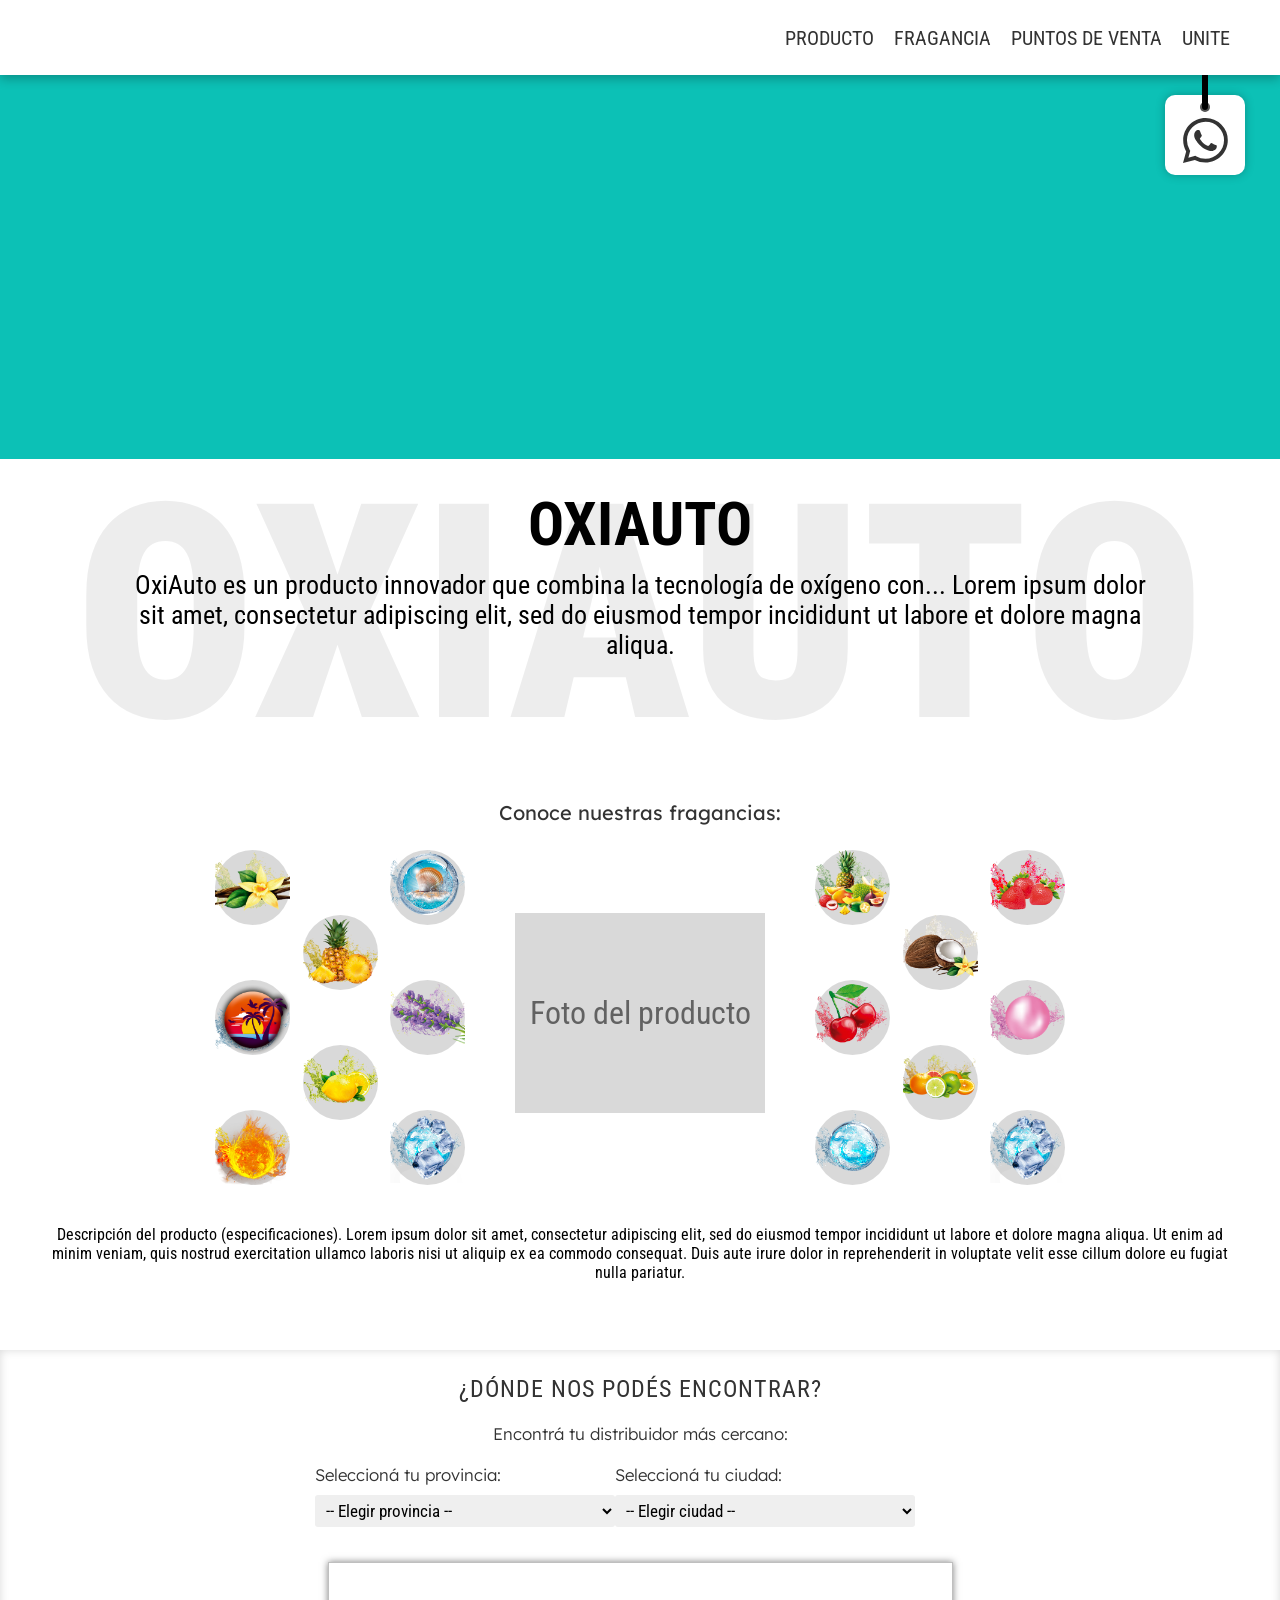
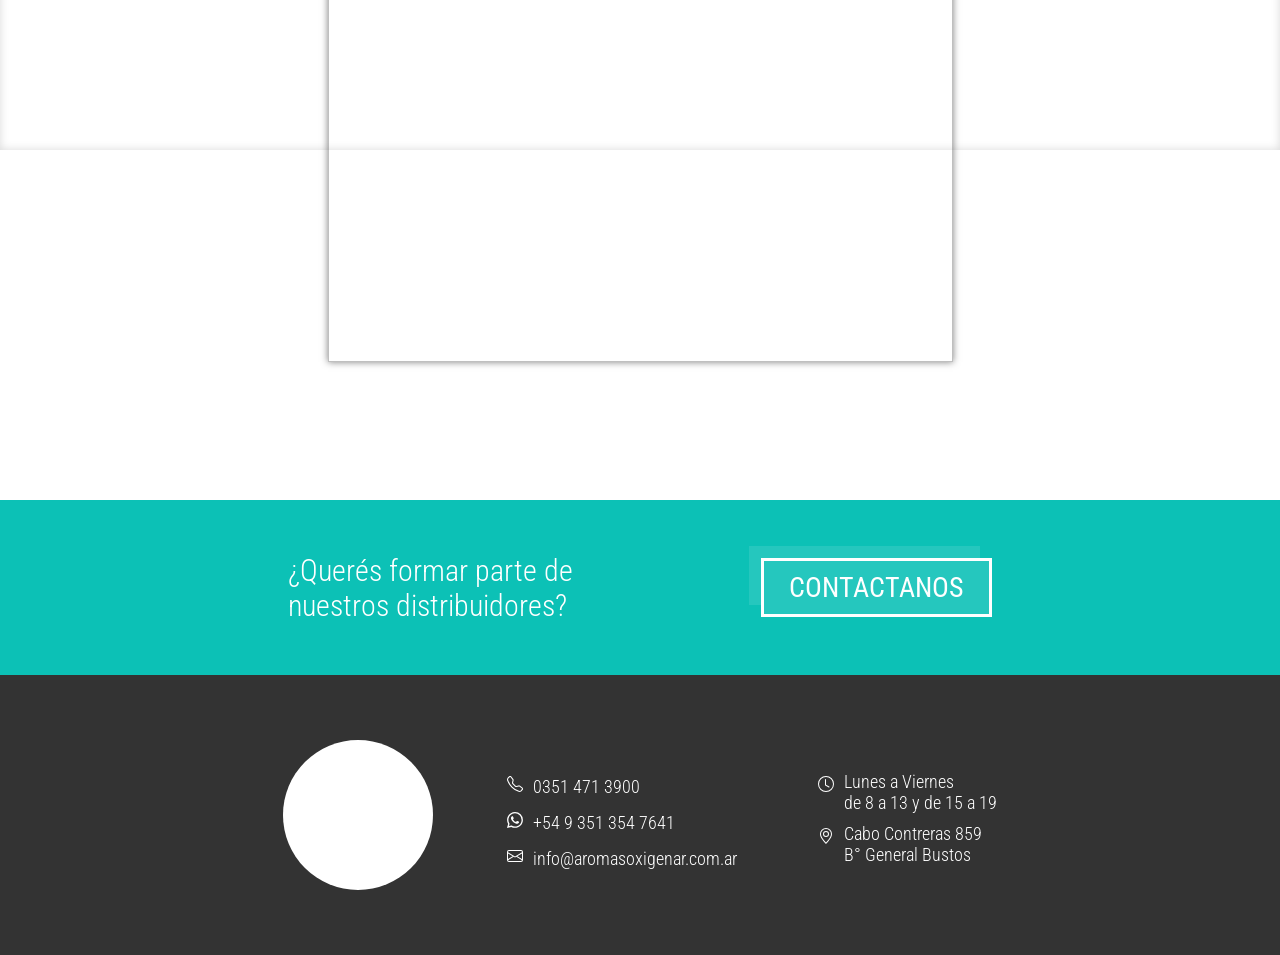
==== commit be67516a: "[EDIT]" ====
--- a/index.html
+++ b/index.html
@@ -33,6 +33,7 @@
         }
 
         body{
+            width: 100vw;
             overflow-x: hidden;
         }
 
@@ -118,7 +119,7 @@
         
         footer{
             display: flex;
-            flex-direction: row;
+            flex-direction: column;
             justify-content: center;
             align-items: center;
             height: 325px;
@@ -443,6 +444,10 @@
 
         @media (min-width: 600px){
 
+            footer{
+                flex-direction: row;
+            }
+
             .fragancias{
                 min-height: 500px;
             }
@@ -591,6 +596,10 @@
             .ubicacion{
                 position: relative;
                 min-height: 750px;
+            }
+
+            .ubicacion .localidad{
+                flex-direction: row;
             }
 
             .ubicacion .bg-ubi{
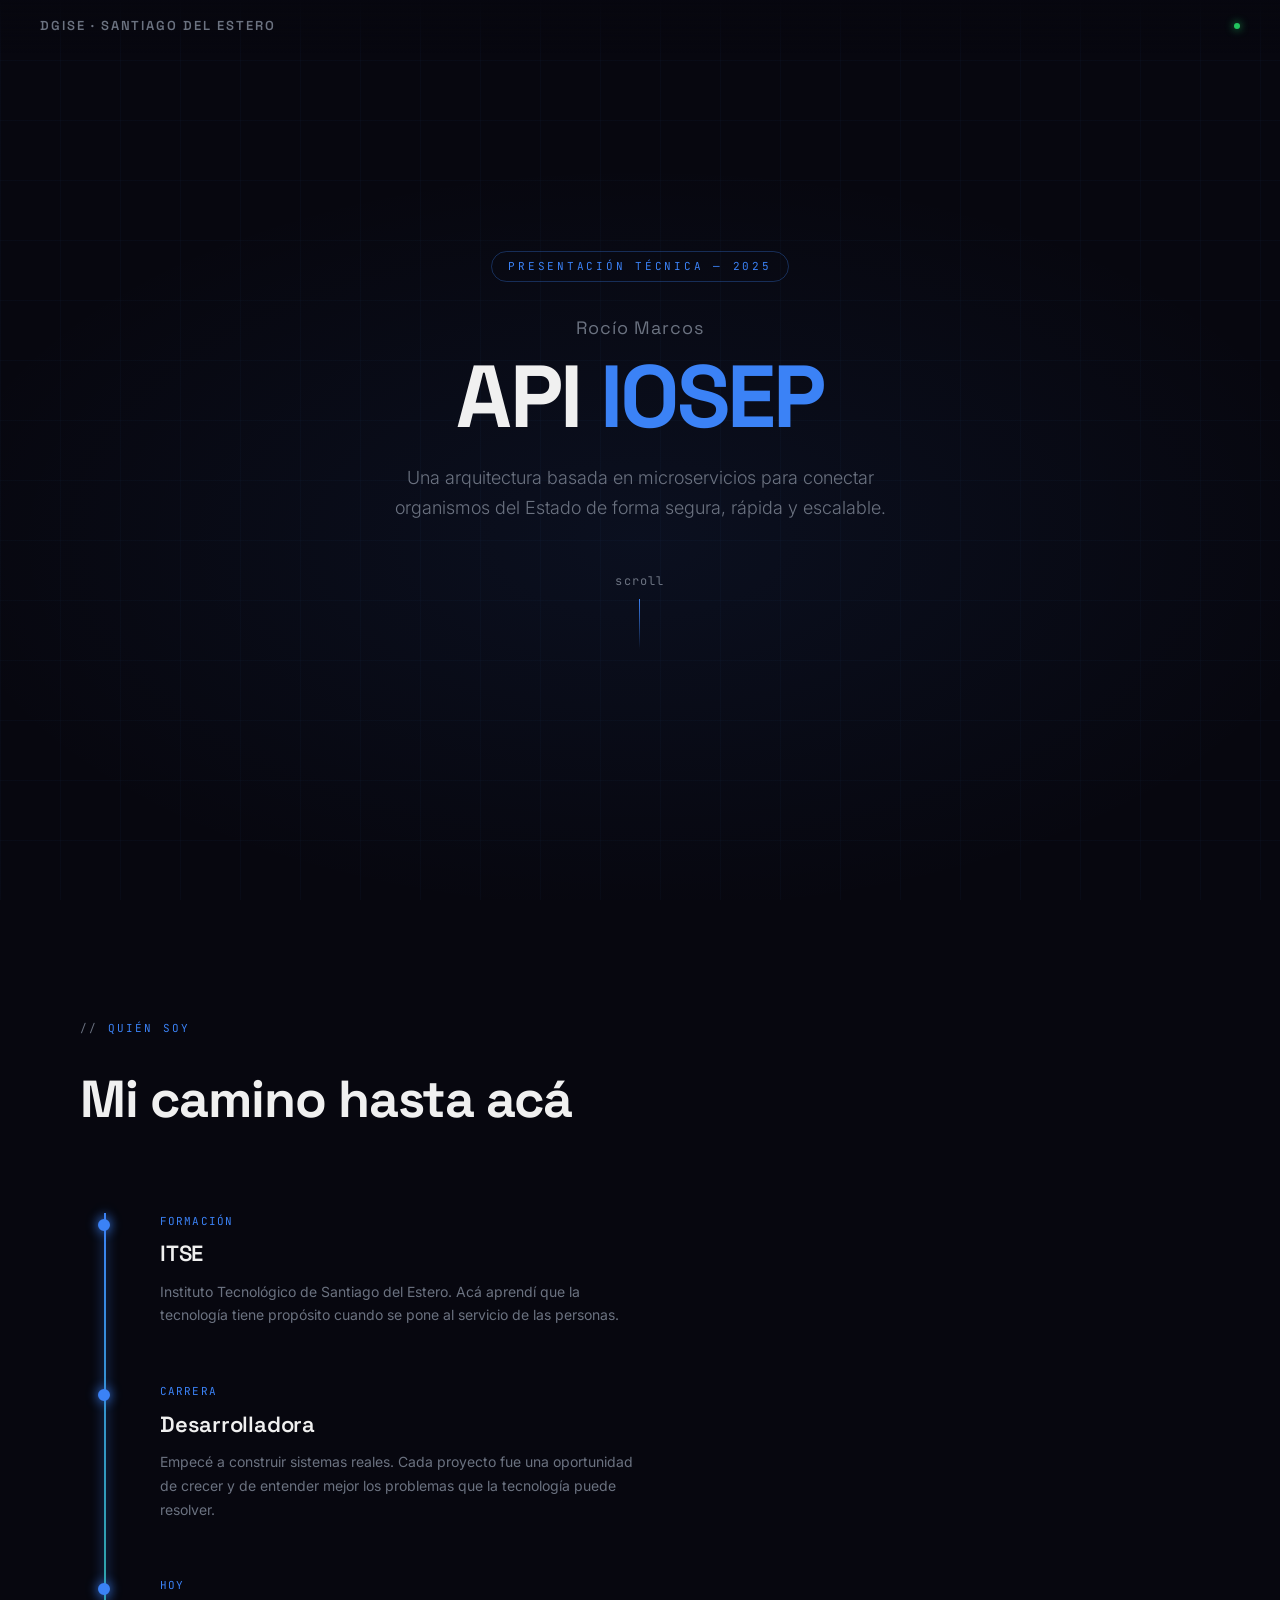
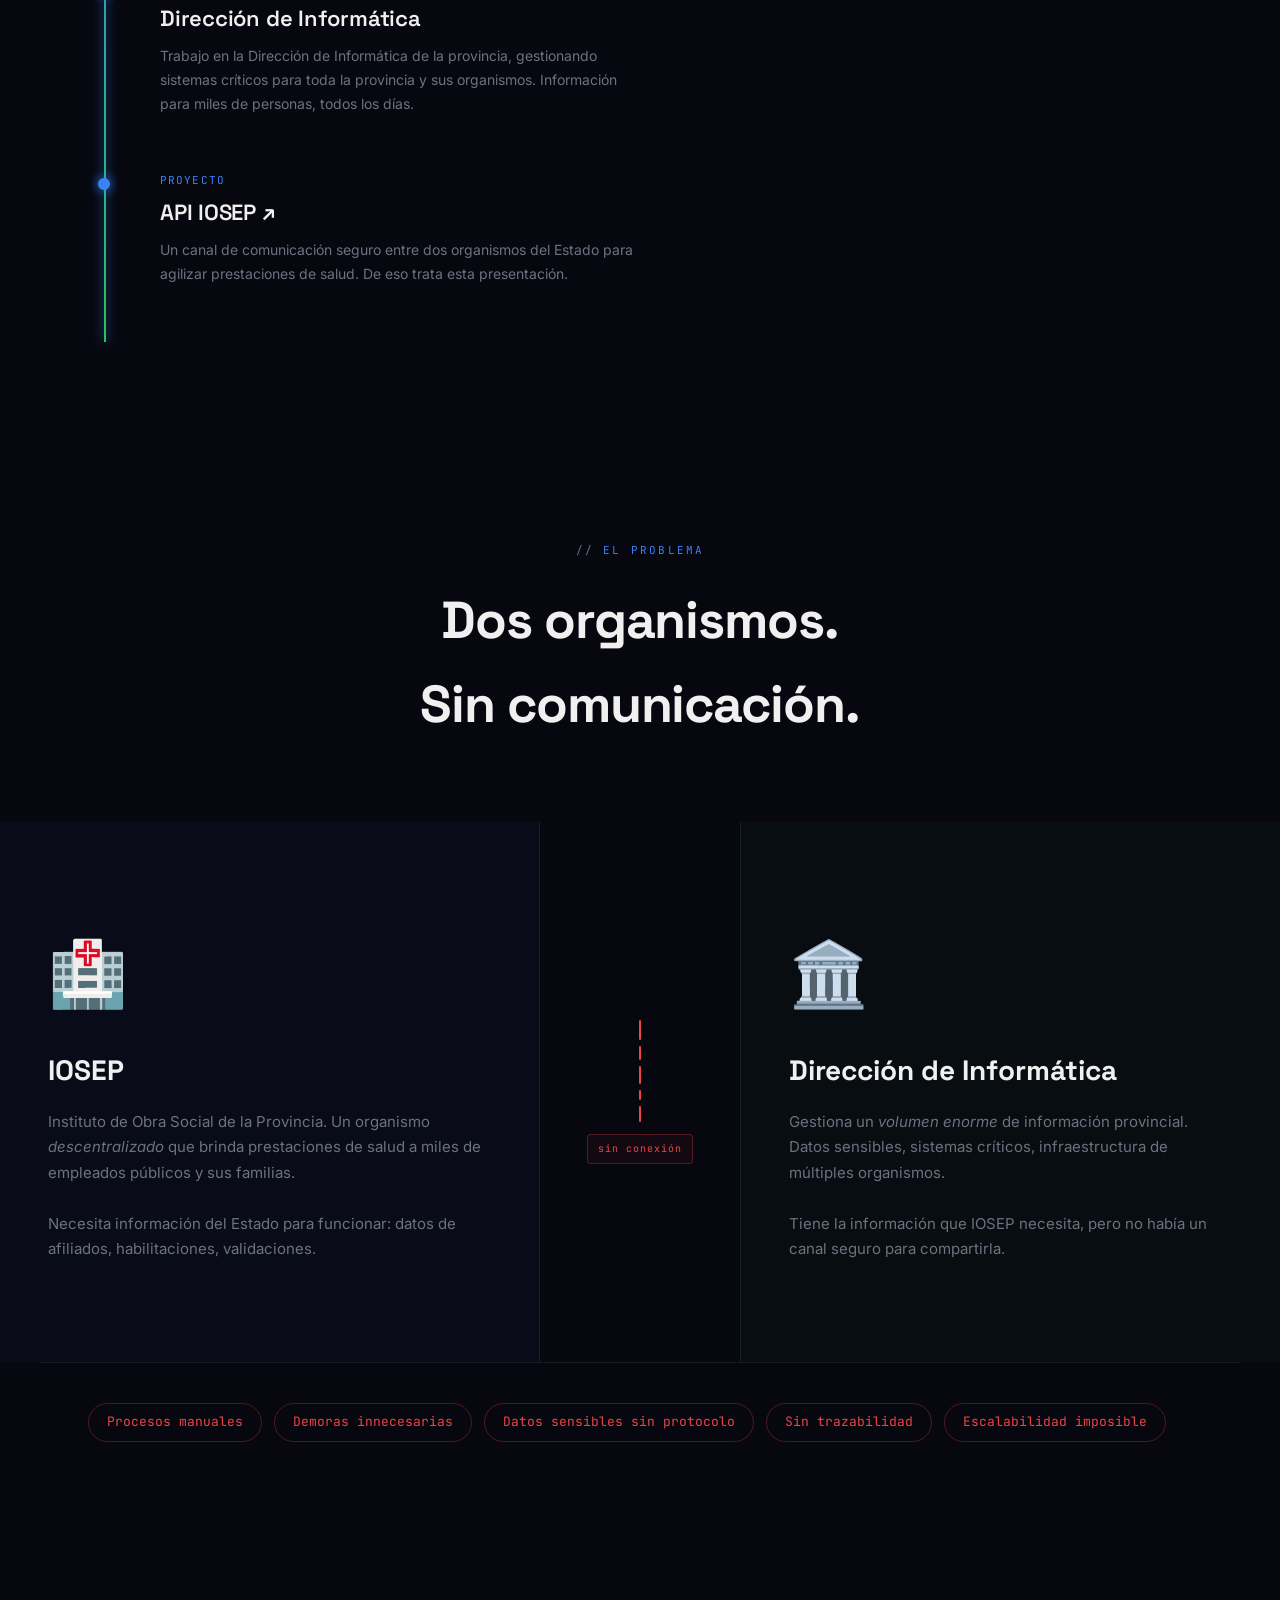
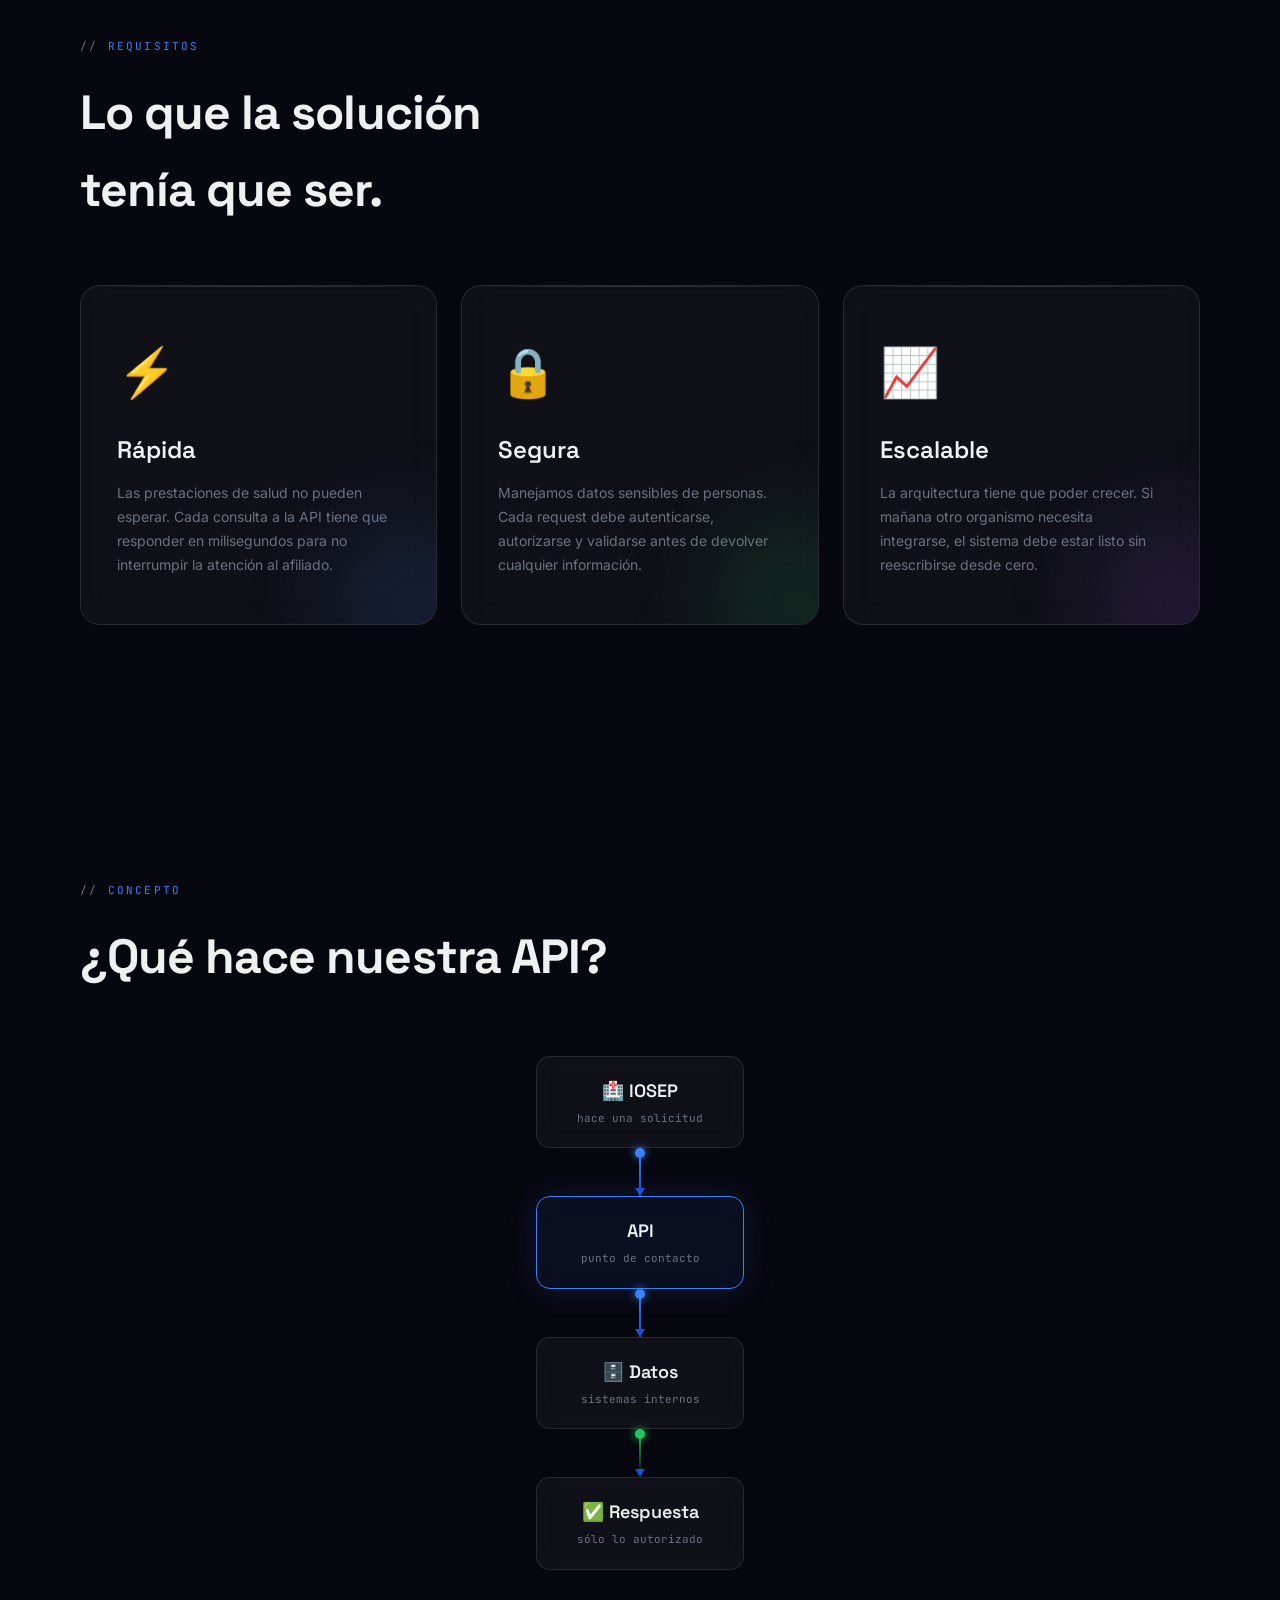
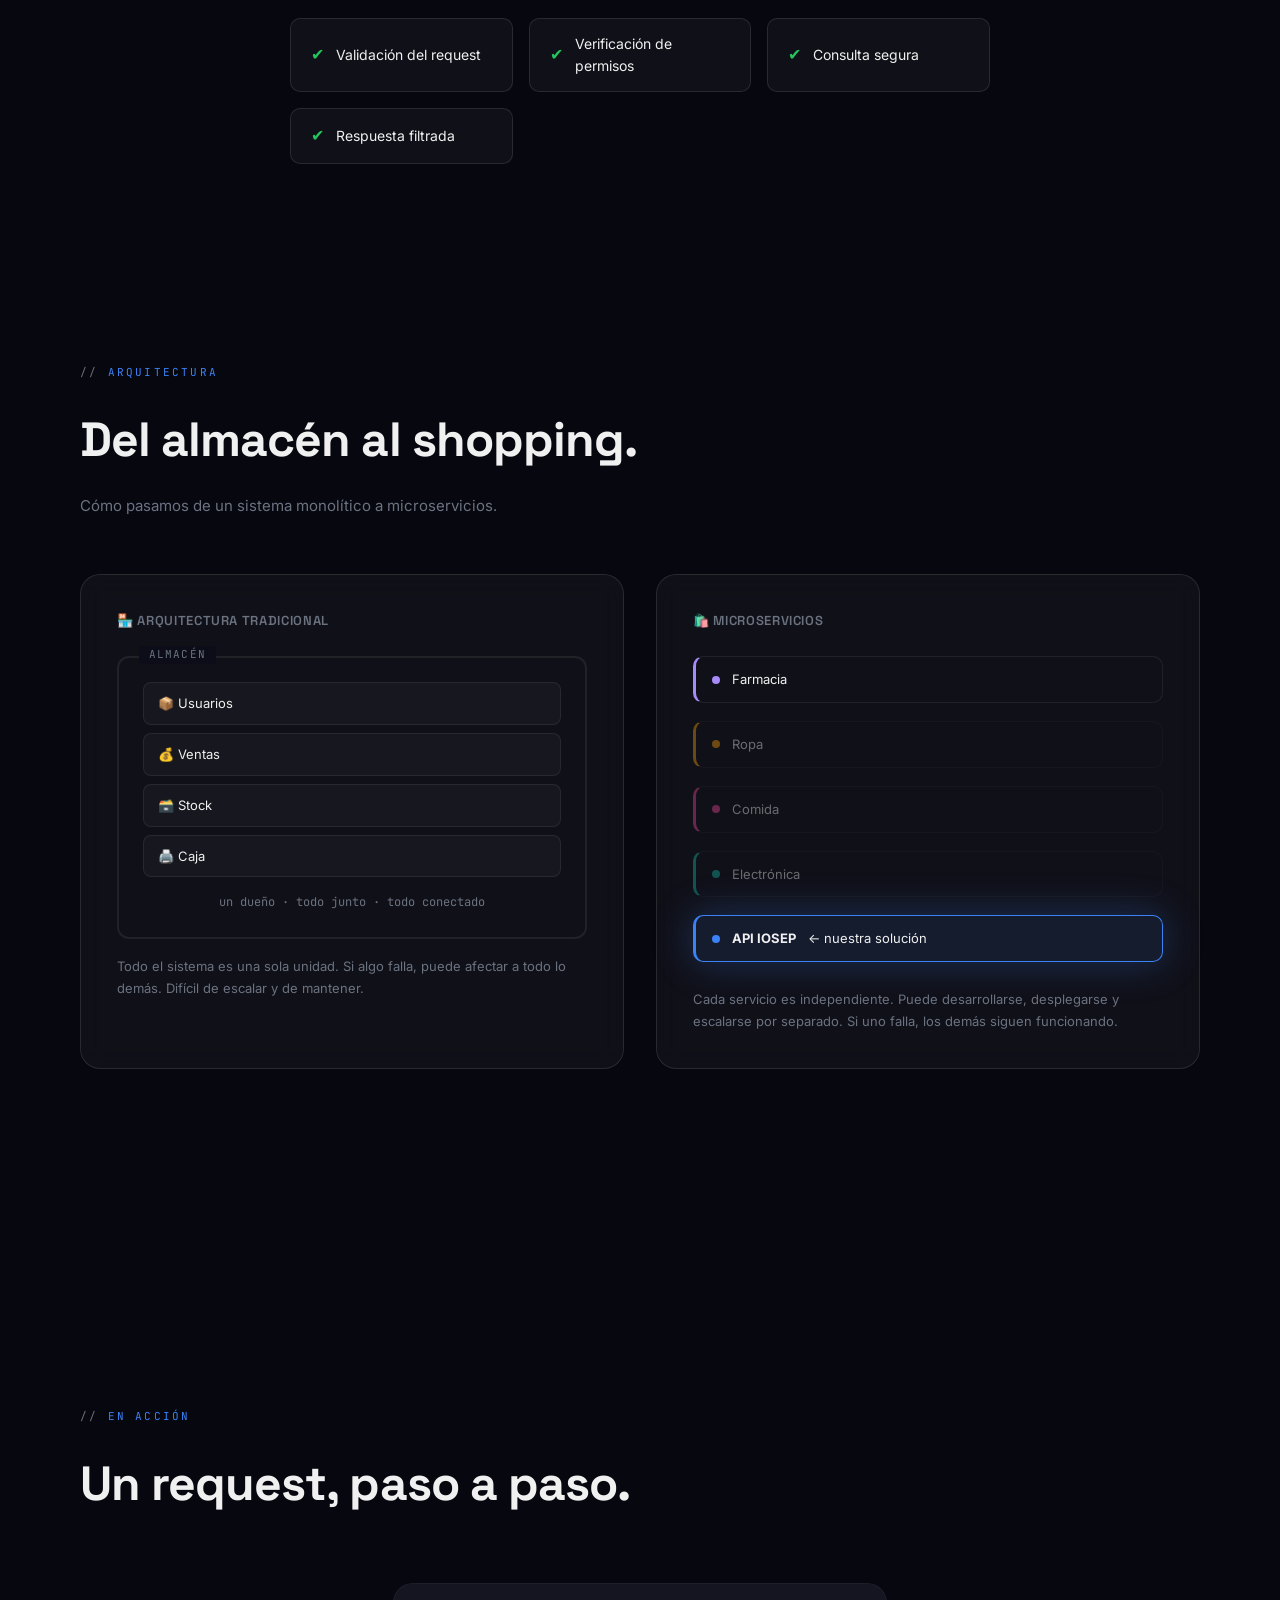
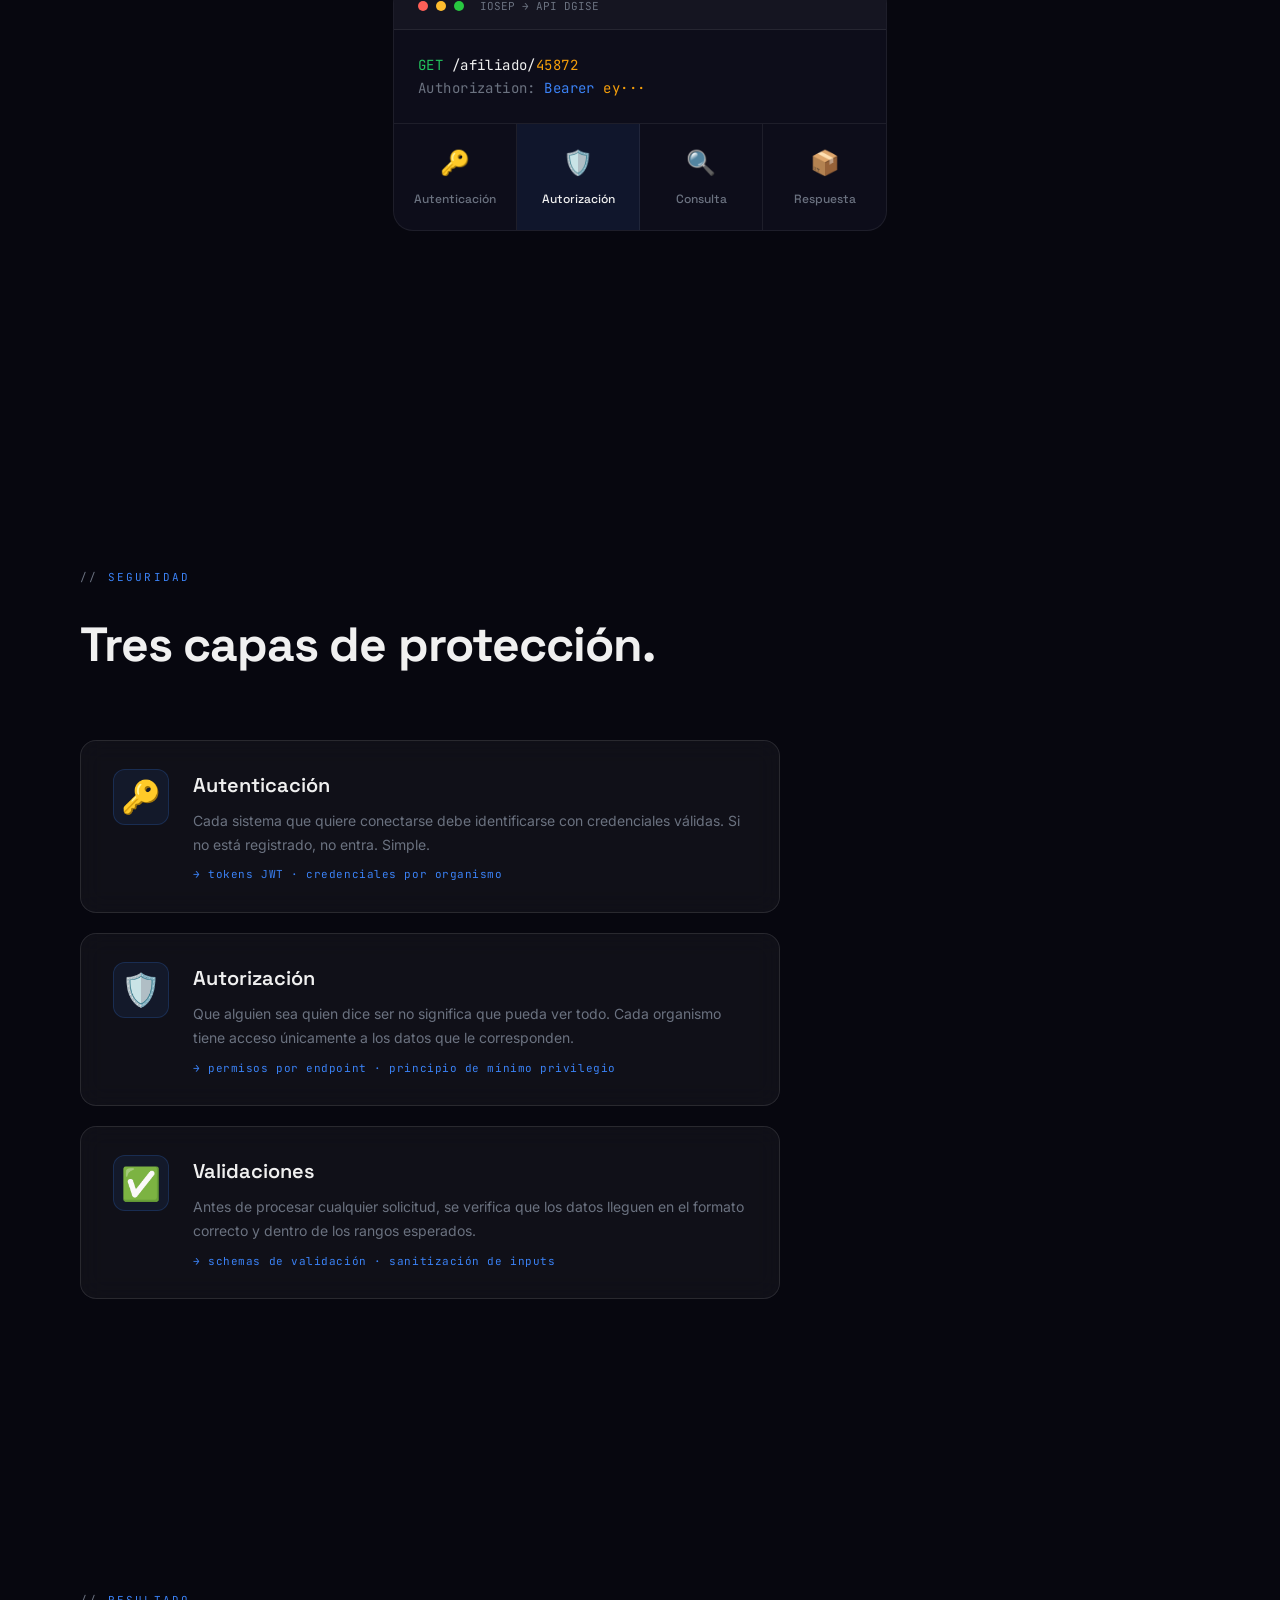
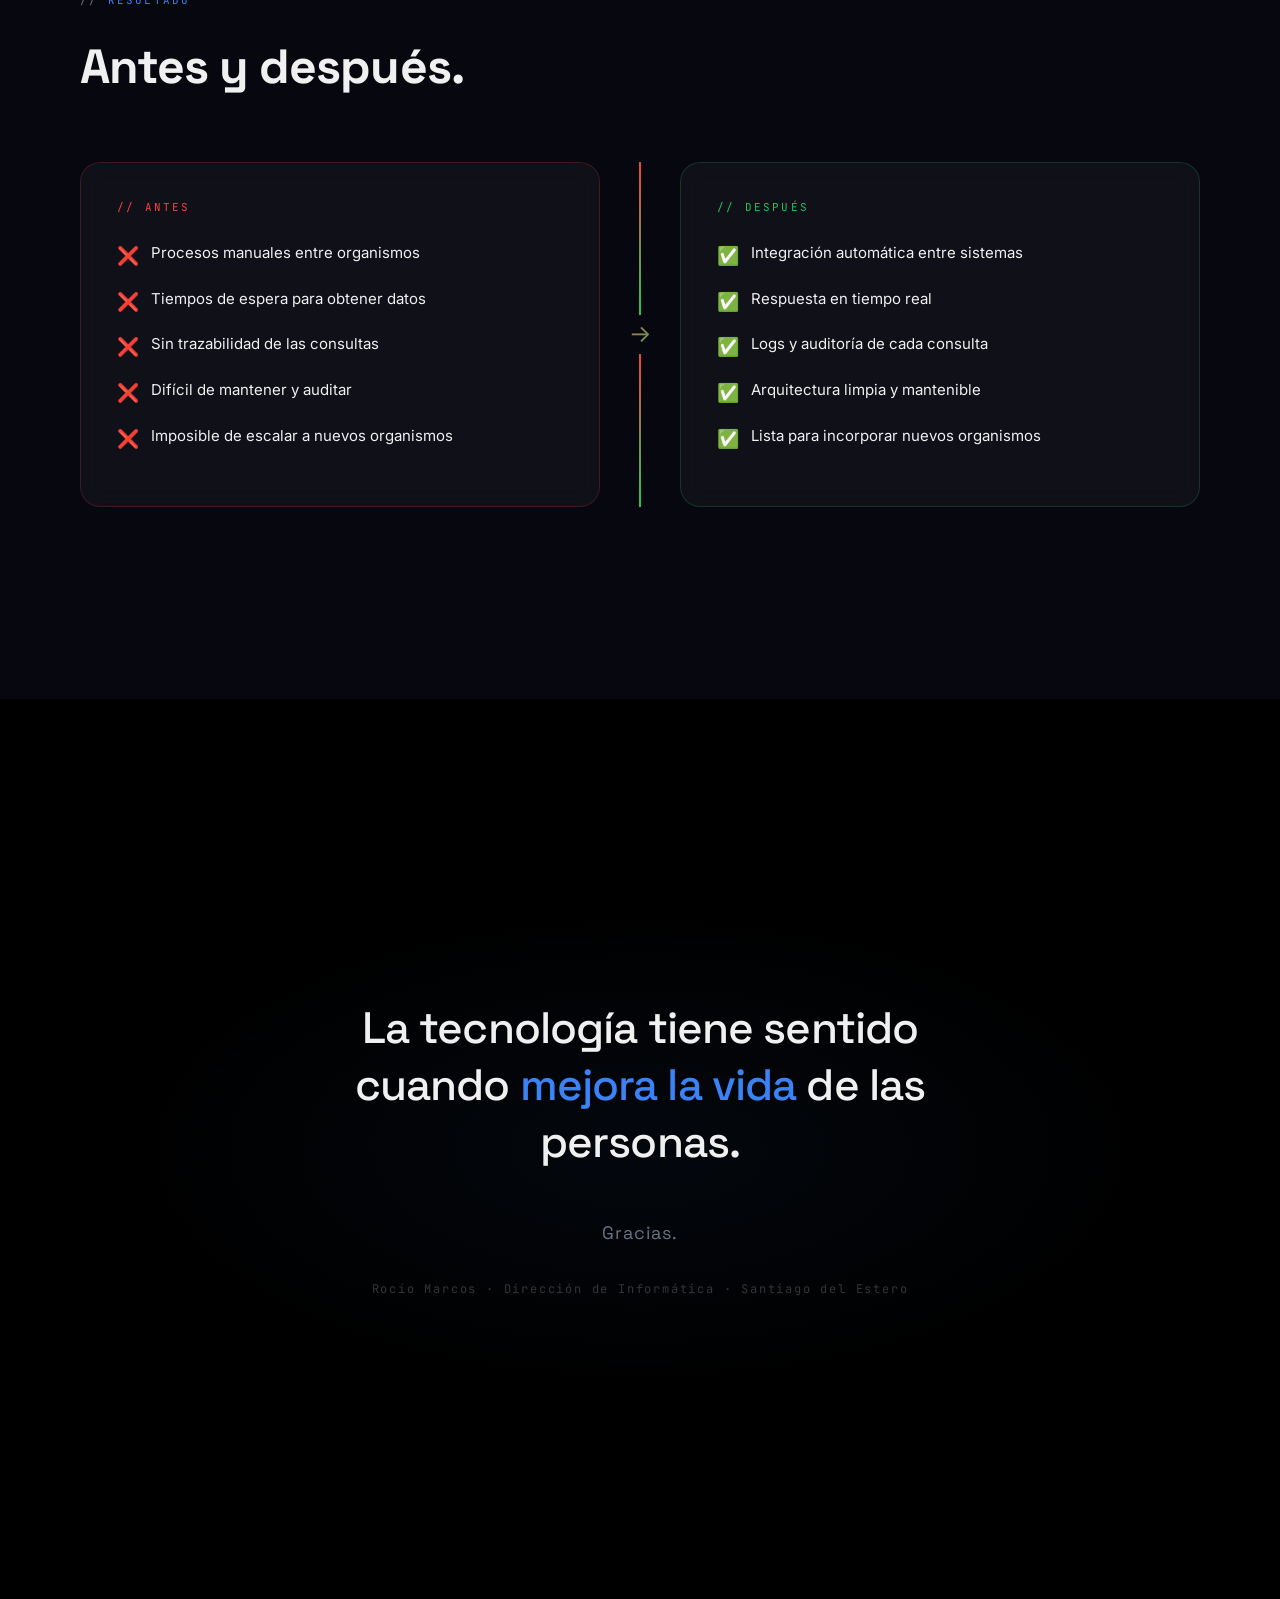
==== commit 47f30685: "Create index.html" ====
--- a/index.html
+++ b/index.html
@@ -1,1166 +1,1243 @@
 <!DOCTYPE html>
 <html lang="es">
 <head>
-    <meta charset="UTF-8">
-    <meta name="viewport" content="width=device-width, initial-scale=1.0">
-
-    <link rel="preconnect" href="https://fonts.googleapis.com">
-    <link rel="preconnect" href="https://fonts.gstatic.com" crossorigin>
-    <link href="https://fonts.googleapis.com/css2?family=Lexend+Deca:wght@100..900&family=Roboto+Condensed:ital,wght@0,100..900;1,100..900&display=swap" rel="stylesheet">
-    
-    <link rel="shortcut icon" href="img/favicon.ico">
-
-    <title>OxiAuto</title>
-
-    <!-- Estilos -->
-    <style>
-        :root{
-            --bg-nav: #FFFFFF;
-            --bg-principal: #FFFFFF;
-            --bg-footer: #333333;
-            --bg-acento: #0CC1B6;
-
-            --texto-principal: #000000;
-            --texto-secundario: #333333;
-            --texto-terciario: #FFFFFF;
-        }
-
-        *{
-            margin: 0px;
-            padding: 0px;
-            box-sizing: border-box;
-            font-family: 'Roboto Condensed';
-        }
-
-        body{
-            width: 100vw;
-            overflow-x: hidden;
-        }
-
-        a {
-            text-decoration: none;
-        }
-
-        li{
-            list-style: none;
-        }
-
-        hr{
-            height: 0px;
-            border: none;
-        }
-
-        nav{
-            position: fixed;
-            display: flex;
-            justify-content: space-between;
-            height: 75px;
-            width: 100vw;
-            padding-right: 15px;
-            background-color: var(--bg-nav);
-            box-shadow: 0px 4px 10px rgba(0, 0, 0, .25);
-            text-transform: uppercase;
-            color: var(--texto-principal);
-            z-index: 10000;
-        }
-
-        nav .menu-btn{
-            display: block;
-        }
-
-        nav .btn-menu{
-            border: none;
-            background: transparent;
-            height: 100%;
-            min-width: 100px;
-            cursor: pointer;
-        }
-
-        nav .menu-nav{
-            display: none;
-        }
-
-        .menu-sm{
-            display: none;
-            position: fixed;
-            top: 75px;
-            height: calc(100vh - 75px);
-            width: 100vw;
-            z-index: 10001;
-            background-color: rgba(0, 0, 0, 0.55);
-        }
-        
-        .menu-sm ul{
-            display: flex;
-            flex-direction: column;
-            width: 100%;
-            border-top: 1px solid rgb(228, 228, 228);
-            box-shadow: 0px 10px 10px #0000009f;
-        }
-
-        .menu-sm ul li{
-            display: flex;
-            justify-content: center;
-            align-items: center;
-            height: 90px;
-            background-color: #ffffff;
-            color: var(--texto-secundario);
-            font-weight: 400;
-            font-size: 2rem;
-            text-transform: uppercase;
-            transition: all 0.2s ease-in;
-        }
-
-        .menu-sm ul li:hover{
-            color: var(--texto-principal);
-            font-weight: 600;
-            text-shadow: 0px 0px 5px #00000051;
-        }
-        
-        footer{
-            display: flex;
-            flex-direction: column;
-            justify-content: center;
-            align-items: center;
-            height: 325px;
-            background-color: var(--bg-footer);
-            color: var(--texto-terciario);
-        }
-
-        footer .logo-footer{
-            display: flex; 
-            justify-content: center; 
-            align-items: center; 
-            width: 90px; 
-            height: 90px; 
-            border-radius: 100%; 
-            background-color: white;
-            margin-right: 5vw;
-        }
-
-        footer .logo-footer img{
-            width: 80px; 
-            height: 80px; 
-            border-radius: 100%; 
-            background-color: white;
-        }
-
-        .lugar, .atencion, .telefono, .whats, .mail{
-            margin-top: 10px;
-            display: flex;
-        }
-
-        .lugar svg, .atencion svg, .telefono svg, .whats svg, .mail svg {
-            margin: 0 10px;
-        }
-        
-        .whatsapp{
-            display: flex;
-            position: fixed;
-            top: 75px;
-            left: calc(100vw - 115px);
-            width: 80px;
-            height: 100px;
-            z-index: 5000;
-        }
-        
-        .tira{
-            position: fixed;
-            width: 6px;
-            height: 35px;
-            margin: 0px 37px;
-            border-radius: 0px 0px 10px 10px;
-            background-color: var(--texto-principal);
-            color: black;
-            z-index: 5002;
-        }
-
-        .hueco{
-            position: fixed;
-            height: 10px;
-            width: 10px;
-            margin: 27px 35px;
-            border-radius: 100%;
-            box-shadow: 0px 0px 10px rgba(0, 0, 0, 1) inset;
-            z-index: 5001;
-        }
-
-        .btn-whatsapp{
-            display: flex;
-            justify-content: center;
-            align-items: center;
-            padding-top: 10px;
-            height: 80px;
-            width: 80px;
-            margin-top: 20px;
-            border-radius: 10px;
-            box-shadow: 0px 0px 10px rgba(0, 0, 0, .25);
-            background-color: white;
-            color: var(--texto-secundario);
-            transition: all 0.2s ease-in-out;
-        }
-
-        .btn-whatsapp:hover{
-            color: var(--texto-principal);
-            box-shadow: 0px 0px 10px rgba(0, 0, 0, .5);
-        }
-
-        .banner{
-            position: relative;
-            display: flex;
-            width: 100%;
-        } 
-        
-        .banner .activo{
-            margin-top: 75px;
-            height: 30vw;
-            width: 100vw;
-        }
-
-        .banner1 {
-            background-color: var(--bg-acento);
-        }
-
-        .banner2 {
-            display: none;
-            background-color: #06AEA3;
-        }
-
-        .banner3 {
-            display: none;
-            background-color: #069E95;
-        }
-
-        .producto {
-            position: relative;
-        }
-
-        .producto .textoFondo{
-            position: absolute;
-            width: 100vw;
-            font-size: 20vw;
-            font-weight: 900;
-            text-transform: uppercase;
-            text-align: center;
-            color: rgba(0, 0, 0, .07);
-            z-index: 100;
-            user-select: none;
-        }
-
-        .producto .textoFrente{
-            position: relative;
-            display: flex;
-            flex-direction: column;
-            align-items: center;
-            padding: 40px 10vw;
-            width: 100vw;
-        }
-
-        .producto .textoFrente h2{
-            margin-top: -10px;
-            text-transform: uppercase;
-            font-size: 3.75rem;
-        }
-
-        .producto .textoFrente p{
-            margin-top: 10px;
-            font-size: 1.65rem;
-            text-align: center;
-        }
-    
-        .fragancias{
-            min-height: 1000px;
-            margin-top: 25px;
-            padding: 0px 50px;
-            text-align: center;
-        }
-
-        .fragancias h3{
-            font-size: 1.25rem;
-            font-family: "Lexend Deca", sans-serif;
-            font-weight: 400;
-            color: var(--texto-secundario);
-        }
-
-        .fragancias .elegir{
-            margin: 25px 0px 50px 0px;
-            display: flex;
-            flex-direction: column;
-            align-items: center;
-        }
-
-        .fragancias .elegir .frag{
-            display: flex;
-            align-items: center;
-            justify-content: center;
-            width: 50px;
-            height: 50px;
-            background-color: rgba(0, 0, 0, .1);
-            border-radius: 100%;
-        }
-
-        .fragancias .elegir .frag img{
-            width: 100%;
-            height: auto;
-        }
-
-        .fragancias .elegir .producto-frag{
-            margin: 15px 0px;
-            display: flex;
-            justify-content: center;
-            align-items: center;
-            width: 250px;
-            height: 200px;
-            background-color: rgba(0, 0, 0, .15);
-            font-size: 2rem;
-            color: rgba(0, 0, 0, 0.55);
-        }
-
-        .f1, .f2, .f3, .f4, .f5, .f6, .f7, .f8, .f9, .f10{
-            display: flex;
-            min-width: 60vw;
-        }
-        
-        .f2, .f3, .f4, .f5, .f7, .f8, .f9, .f10{
-            margin: -10px 0px;
-        }
-
-        .f1, .f3, .f5, .f6, .f8, .f10{
-            justify-content: space-between;
-        }
-
-        .f2, .f4, .f7, .f9{
-            justify-content: center;
-        }
-
-        .ubicacion{
-            position: relative;
-            min-height: 575px;
-        }
-
-        .ubicacion .bg-ubi{
-            position: absolute;
-            height: 350px;
-            width: 100%;
-            background-image: url("https://www.aromasoxigenar.com.ar/images/bg_7.jpg");
-            background-size: cover;
-            box-shadow: 0px 0px 10px rgba(0, 0, 0, .15) inset;
-            z-index: 10;
-        }
-        
-        .ubicacion .frente-ubi{
-            position: absolute;
-            display: flex;
-            flex-direction: column;
-            align-items: center;
-            margin-top: 25px;
-            width: 100%;
-            z-index: 100;
-        }
-
-        .ubicacion h3{
-            font-weight: 400;
-            font-size: 1.25rem;
-            letter-spacing: 1px;
-            text-transform: uppercase;
-            color: var(--texto-secundario);
-        }
-
-        .ubicacion h5{
-            margin-top: 20px;
-            font-size: 1.05rem;
-            font-family: "Lexend Deca", sans-serif;
-            font-weight: 300;
-            color: var(--texto-secundario);
-        }
-
-        .ubicacion .localidad{
-            display: flex;
-            flex-direction: column;
-            align-items: center;
-            width: 650px;
-        }
-
-        .ubicacion select{
-            margin-top: 10px;
-            border: none;
-            border-radius: 3px;
-            min-width: 300px;
-            padding: 5px 7px;
-            font-size: 1.05rem;
-            font-weight: 400;
-        }
-
-        .ubicacion option{
-            font-weight: 400;
-        }
-
-        .ubicacion .mapa{
-            margin-top: 35px;
-            width: 275px;
-            height: 225px;
-            border: 1px solid rgba(0, 0, 0, .25);
-            box-shadow: 0px 0px 7px rgba(0, 0, 0, .5);
-        }
-
-        .unite{
-            display: flex;
-            flex-direction: column;
-            justify-content: center;
-            align-items: center;
-            height: 200px;
-            background: var(--bg-acento);
-            color: var(--texto-terciario);
-        }
-
-        .unite h3{
-            font-size: 1.5rem;
-            font-weight: 400;
-        }
-            
-        .unite .unirme{
-            margin-top: 25px;
-            padding: 10px 25px;
-            background: transparent;
-            border: 3px solid white;
-            font-size: 1.75rem;
-            text-transform: uppercase;
-            color: white;
-            box-shadow: -12px -12px 0px rgba(255, 255, 255, 0.1), -8px -100px 0px rgba(255, 255, 255, 0.1) inset, -8px -8px 0px var(--bg-acento) inset;
-            transition: all 0.5s ease-in-out;
-        }
-
-        .unite .unirme:hover{
-            cursor: pointer;
-            box-shadow: none;
-        }
-
-        .unite .unirme:active{
-            background: white;
-            border: 5px solid var(--bg-acento);
-            color: var(--bg-acento);
-        }
-
-
-        @media (min-width: 600px){
-
-            footer{
-                flex-direction: row;
-            }
-
-            .fragancias{
-                min-height: 500px;
-            }
-
-            .fragancias .elegir{
-                flex-direction: row;
-                justify-content: center;
-                padding: 0px;
-            }
-
-            .fragancias .elegir .producto-frag{
-                margin: 0px 20px;
-            }
-
-            .f1, .f2, .f3, .f4, .f5, .f6, .f7, .f8, .f9, .f10{
-                min-width: 175px;
-            }
-
-            .ubicacion{
-                position: relative;
-                min-height: 650px;
-            }
-
-            .ubicacion .localidad{
-                width: 650px;
-            }
-
-            .ubicacion .mapa{
-                margin-top: 35px;
-                width: 550px;
-                height: 300px;
-            }
-
-            .unite{
-                display: flex;
-                flex-direction: row;
-                justify-content: space-evenly;
-                align-items: center;
-                height: 175px;
-                padding: 0px 100px;
-            }
-        }
-
-        @media (min-width: 992px){
-            nav .menu-btn{
-                display: none;
-            }
-
-            nav .menu-nav{
-                padding-right: 15px;
-                display: flex;
-                justify-content: space-evenly;
-                align-items: center;
-                width: 500px;
-            }
-            
-            nav .menu-nav a{
-                font-size: 20px;
-                color: var(--texto-secundario);
-            }
-
-            nav .menu-nav a:hover{
-                font-weight: 400;
-                color: var(--texto-principal);
-            }
-            .banner1, .banner2, .banner3{
-                height: 355px;
-                width: 10vw;
-            }
-
-            .producto .textoFondo{
-                position: absolute;
-                width: 100vw;
-                margin: -20px 0px;
-                font-size: 300px;
-                font-weight: 900;
-                text-transform: uppercase;
-                text-align: center;
-                color: rgba(0, 0, 0, .07);
-                z-index: 100;
-            }
-
-            .producto .textoFrente{
-                position: relative;
-                display: flex;
-                flex-direction: column;
-                align-items: center;
-                text-align: center;
-                padding: 40px 10vw;
-                width: 100vw;
-            }
-
-            .fragancias{
-                min-height: 550px;
-                margin-top: 100px;
-                padding: 0px 50px;
-                text-align: center;
-            }
-
-            .fragancias h3{
-                font-size: 1.25rem;
-                font-family: "Lexend Deca", sans-serif;
-                font-weight: 400;
-                color: var(--texto-secundario);
-            }
-
-            .fragancias .elegir{
-                margin: 25px 0px 50px 0px;
-                display: flex;
-                flex-direction: row;
-                justify-content: center;
-                width: 100%;
-            }
-
-            .fragancias .elegir .producto-frag{
-                display: flex;
-                justify-content: center;
-                align-items: center;
-                width: 250px;
-                height: 200px;
-                background-color: rgba(0, 0, 0, .15);
-                font-size: 2rem;
-                color: rgba(0, 0, 0, 0.55);
-                margin: 0px 50px;
-            }
-
-            .fragancias .elegir .frag{
-                display: flex;
-                align-items: center;
-                justify-content: center;
-                width: 75px;
-                height: 75px;
-                background-color: rgba(0, 0, 0, .15);
-                border-radius: 100%;
-            }
-
-            .fragancias .elegir .frag img{
-                width: 100%;
-                height: auto;
-            }
-
-            .f1, .f2, .f3, .f4, .f5, .f6, .f7, .f8, .f9, .f10{
-                min-width: 250px;
-            }
-
-            .ubicacion{
-                position: relative;
-                min-height: 750px;
-            }
-
-            .ubicacion .localidad{
-                flex-direction: row;
-            }
-
-            .ubicacion .bg-ubi{
-                height: 400px;
-            }
-
-            .ubicacion h3{
-                font-weight: 400;
-                font-size: 1.5rem;
-                letter-spacing: 1px;
-                text-transform: uppercase;
-                color: var(--texto-secundario);
-            }
-
-            .ubicacion .mapa{
-                margin-top: 35px;
-                width: 625px;
-                height: 400px;
-            }
-
-            .unite{
-                display: flex;
-                flex-direction: row;
-                justify-content: space-evenly;
-                align-items: center;
-                height: 175px;
-                padding: 0px 100px;
-            }
-
-            .unite .unirme{
-                margin-top: 0px;
-            }
-            
-            .unite h3{
-                font-size: 1.9rem;
-                font-weight: 300;
-            }
-
-            footer{
-                display: flex;
-                flex-direction: row;
-                justify-content: center;
-                align-items: center;
-                height: 280px;
-                font-size: 1.15rem;
-                font-weight: 300;
-            }
-
-            footer p{
-                margin-top: -5px;
-            }
-
-            footer .logo-footer{
-                width: 150px; 
-                height: 150px; 
-                margin-right: 5vw;
-            }
-
-            footer .logo-footer img{
-                width: 130px; 
-                height: 130px; 
-            }
-
-            .lugar, .atencion, .telefono, .whats, .mail{
-                margin-top: 15px;
-            }
-
-            .contacto{
-                display: flex;
-                justify-content: space-between;
-                min-width: 500px;
-            }
-
-        }
-
-    </style>
+<meta charset="UTF-8">
+<meta name="viewport" content="width=device-width, initial-scale=1.0">
+<title>API IOSEP — Rocío Marcos</title>
+<link href="https://fonts.googleapis.com/css2?family=Space+Grotesk:wght@300;400;500;600;700&family=Inter:wght@300;400;500&family=JetBrains+Mono:wght@400;500&display=swap" rel="stylesheet">
+<style>
+  *, *::before, *::after { box-sizing: border-box; margin: 0; padding: 0; }
+
+  :root {
+    --bg: #07070f;
+    --bg2: #0d0d1a;
+    --blue: #3b82f6;
+    --blue-dim: #1d4ed8;
+    --blue-glow: rgba(59,130,246,0.18);
+    --green: #22c55e;
+    --red: #ef4444;
+    --white: #f0f0f0;
+    --muted: #6b7280;
+    --border: rgba(255,255,255,0.07);
+    --glass: rgba(255,255,255,0.04);
+    --glass-border: rgba(255,255,255,0.1);
+  }
+
+  html { scroll-behavior: smooth; }
+
+  body {
+    background: var(--bg);
+    color: var(--white);
+    font-family: 'Inter', sans-serif;
+    overflow-x: hidden;
+    line-height: 1.6;
+  }
+
+  /* ── SCROLLBAR ── */
+  ::-webkit-scrollbar { width: 4px; }
+  ::-webkit-scrollbar-track { background: var(--bg); }
+  ::-webkit-scrollbar-thumb { background: var(--blue-dim); border-radius: 2px; }
+
+  /* ── PROGRESS BAR ── */
+  #progress-bar {
+    position: fixed; top: 0; left: 0; height: 2px;
+    background: linear-gradient(90deg, var(--blue), var(--green));
+    z-index: 999; width: 0%; transition: width 0.1s linear;
+  }
+
+  /* ── NAV ── */
+  nav {
+    position: fixed; top: 0; left: 0; right: 0;
+    padding: 16px 40px;
+    display: flex; justify-content: space-between; align-items: center;
+    z-index: 100;
+    background: linear-gradient(to bottom, rgba(7,7,15,0.95), transparent);
+  }
+  .nav-logo {
+    font-family: 'Space Grotesk', sans-serif;
+    font-size: 13px; font-weight: 600; letter-spacing: 0.15em;
+    color: var(--muted); text-transform: uppercase;
+  }
+  .nav-dot {
+    width: 6px; height: 6px; border-radius: 50%;
+    background: var(--green);
+    box-shadow: 0 0 8px var(--green);
+    animation: pulse 2s infinite;
+  }
+  @keyframes pulse {
+    0%, 100% { opacity: 1; transform: scale(1); }
+    50% { opacity: 0.5; transform: scale(0.8); }
+  }
+
+  /* ── SECTIONS ── */
+  section {
+    min-height: 100vh;
+    display: flex; flex-direction: column; justify-content: center;
+    padding: 100px 40px;
+    position: relative;
+    max-width: 1200px;
+    margin: 0 auto;
+  }
+  section.full-bleed {
+    max-width: none;
+    padding: 100px 0;
+  }
+  .section-inner {
+    max-width: 1100px;
+    margin: 0 auto;
+    width: 100%;
+    padding: 0 40px;
+  }
+
+  /* ── EYEBROW ── */
+  .eyebrow {
+    font-family: 'JetBrains Mono', monospace;
+    font-size: 11px; letter-spacing: 0.2em;
+    color: var(--blue); text-transform: uppercase;
+    margin-bottom: 20px;
+    opacity: 0; transform: translateY(10px);
+    transition: opacity 0.5s, transform 0.5s;
+  }
+  .eyebrow::before { content: '// '; color: var(--muted); }
+  .eyebrow.visible { opacity: 1; transform: translateY(0); }
+
+  /* ── ANIMATE ON SCROLL ── */
+  .anim { opacity: 0; transform: translateY(30px); transition: opacity 0.7s ease, transform 0.7s ease; }
+  .anim.visible { opacity: 1; transform: translateY(0); }
+  .anim-left { opacity: 0; transform: translateX(-30px); transition: opacity 0.7s ease, transform 0.7s ease; }
+  .anim-left.visible { opacity: 1; transform: translateX(0); }
+  .anim-right { opacity: 0; transform: translateX(30px); transition: opacity 0.7s ease, transform 0.7s ease; }
+  .anim-right.visible { opacity: 1; transform: translateX(0); }
+  .delay-1 { transition-delay: 0.15s; }
+  .delay-2 { transition-delay: 0.3s; }
+  .delay-3 { transition-delay: 0.45s; }
+  .delay-4 { transition-delay: 0.6s; }
+
+  /* ══════════════════════════════
+     1. HERO
+  ══════════════════════════════ */
+  #hero {
+    min-height: 100vh;
+    display: flex; flex-direction: column; justify-content: center; align-items: center;
+    text-align: center;
+    position: relative; overflow: hidden;
+  }
+  #hero-bg {
+    position: absolute; inset: 0;
+    background: radial-gradient(ellipse 80% 60% at 50% 60%, rgba(59,130,246,0.07) 0%, transparent 70%);
+    pointer-events: none;
+  }
+  .hero-grid {
+    position: absolute; inset: 0;
+    background-image:
+      linear-gradient(rgba(59,130,246,0.03) 1px, transparent 1px),
+      linear-gradient(90deg, rgba(59,130,246,0.03) 1px, transparent 1px);
+    background-size: 60px 60px;
+    pointer-events: none;
+  }
+  .hero-tag {
+    font-family: 'JetBrains Mono', monospace;
+    font-size: 11px; letter-spacing: 0.25em; color: var(--blue);
+    text-transform: uppercase;
+    margin-bottom: 32px;
+    padding: 6px 16px;
+    border: 1px solid rgba(59,130,246,0.3);
+    border-radius: 100px;
+    display: inline-block;
+  }
+  .hero-name {
+    font-family: 'Space Grotesk', sans-serif;
+    font-size: clamp(14px, 2vw, 18px);
+    font-weight: 400; color: var(--muted);
+    margin-bottom: 12px; letter-spacing: 0.05em;
+  }
+  .hero-title {
+    font-family: 'Space Grotesk', sans-serif;
+    font-size: clamp(42px, 8vw, 88px);
+    font-weight: 700; line-height: 0.95;
+    margin-bottom: 24px;
+    letter-spacing: -0.03em;
+  }
+  .hero-title span { color: var(--blue); }
+  .hero-sub {
+    font-size: clamp(15px, 2vw, 18px);
+    color: var(--muted); max-width: 520px;
+    margin: 0 auto 48px;
+    font-weight: 300; line-height: 1.7;
+  }
+  .hero-scroll {
+    display: flex; flex-direction: column; align-items: center; gap: 8px;
+    color: var(--muted); font-size: 12px; letter-spacing: 0.1em;
+    font-family: 'JetBrains Mono', monospace;
+    animation: float 3s ease-in-out infinite;
+  }
+  .scroll-line {
+    width: 1px; height: 50px;
+    background: linear-gradient(to bottom, var(--blue), transparent);
+  }
+  @keyframes float {
+    0%, 100% { transform: translateY(0); }
+    50% { transform: translateY(8px); }
+  }
+
+  /* ══════════════════════════════
+     2. QUIÉN SOY - TIMELINE
+  ══════════════════════════════ */
+  #quien {
+    padding: 120px 40px;
+  }
+  .timeline-title {
+    font-family: 'Space Grotesk', sans-serif;
+    font-size: clamp(32px, 5vw, 52px);
+    font-weight: 700; margin-bottom: 72px;
+    letter-spacing: -0.02em;
+  }
+  .timeline {
+    position: relative;
+    padding-left: 0;
+  }
+  .timeline-line {
+    position: absolute; left: 24px; top: 0; bottom: 0;
+    width: 2px;
+    background: var(--border);
+  }
+  .timeline-line-fill {
+    position: absolute; left: 24px; top: 0;
+    width: 2px; height: 0%;
+    background: linear-gradient(to bottom, var(--blue), var(--green));
+    transition: height 1.5s ease;
+    box-shadow: 0 0 12px var(--blue);
+  }
+  .timeline-line-fill.active { height: 100%; }
+  .timeline-item {
+    display: flex; gap: 32px; margin-bottom: 56px;
+    padding-left: 0;
+    opacity: 0; transform: translateX(-20px);
+    transition: opacity 0.6s ease, transform 0.6s ease;
+  }
+  .timeline-item.visible { opacity: 1; transform: translateX(0); }
+  .timeline-dot-wrap {
+    position: relative; flex-shrink: 0;
+    width: 48px; display: flex; justify-content: center;
+  }
+  .timeline-dot {
+    width: 12px; height: 12px; border-radius: 50%;
+    background: var(--bg); border: 2px solid var(--blue-dim);
+    margin-top: 6px; position: relative; z-index: 1;
+    transition: background 0.4s, border-color 0.4s, box-shadow 0.4s;
+  }
+  .timeline-item.visible .timeline-dot {
+    background: var(--blue);
+    border-color: var(--blue);
+    box-shadow: 0 0 12px var(--blue);
+  }
+  .timeline-year {
+    font-family: 'JetBrains Mono', monospace;
+    font-size: 11px; color: var(--blue);
+    letter-spacing: 0.1em; margin-bottom: 6px;
+  }
+  .timeline-label {
+    font-family: 'Space Grotesk', sans-serif;
+    font-size: 22px; font-weight: 600; margin-bottom: 8px;
+    letter-spacing: -0.01em;
+  }
+  .timeline-desc {
+    font-size: 14px; color: var(--muted); line-height: 1.7;
+    max-width: 480px;
+  }
+
+  /* ══════════════════════════════
+     3. EL PROBLEMA - SPLIT
+  ══════════════════════════════ */
+  #problema {
+    min-height: 100vh;
+    padding: 0;
+    max-width: none;
+  }
+  .problema-intro {
+    text-align: center; padding: 80px 40px 60px;
+    max-width: 700px; margin: 0 auto;
+  }
+  .problema-intro h2 {
+    font-family: 'Space Grotesk', sans-serif;
+    font-size: clamp(32px, 5vw, 52px);
+    font-weight: 700; letter-spacing: -0.02em;
+    margin-bottom: 16px;
+  }
+  .problema-split {
+    display: grid; grid-template-columns: 1fr auto 1fr;
+    min-height: 60vh;
+    gap: 0;
+  }
+  .split-entity {
+    padding: 60px 48px;
+    display: flex; flex-direction: column; justify-content: center;
+  }
+  .split-left { background: rgba(59,130,246,0.04); border-right: 1px solid var(--border); }
+  .split-right { background: rgba(34,197,94,0.03); border-left: 1px solid var(--border); }
+  .split-icon { font-size: 64px; margin-bottom: 24px; }
+  .split-name {
+    font-family: 'Space Grotesk', sans-serif;
+    font-size: 28px; font-weight: 700;
+    margin-bottom: 16px;
+  }
+  .split-desc { font-size: 15px; color: var(--muted); line-height: 1.7; }
+
+  .split-middle {
+    display: flex; flex-direction: column; justify-content: center;
+    align-items: center; padding: 40px 32px; gap: 12px;
+    width: 200px;
+  }
+  .broken-line {
+    display: flex; flex-direction: column; align-items: center; gap: 6px;
+    opacity: 0; transition: opacity 0.5s;
+  }
+  .broken-line.visible { opacity: 1; }
+  .bl-seg {
+    width: 2px; background: var(--red);
+    border-radius: 2px;
+    animation: flicker 1.5s ease-in-out infinite;
+  }
+  .bl-seg:nth-child(1) { height: 20px; animation-delay: 0s; }
+  .bl-seg:nth-child(2) { height: 14px; animation-delay: 0.2s; }
+  .bl-seg:nth-child(3) { height: 18px; animation-delay: 0.4s; }
+  .bl-seg:nth-child(4) { height: 10px; animation-delay: 0.1s; }
+  .bl-seg:nth-child(5) { height: 16px; animation-delay: 0.3s; }
+  @keyframes flicker {
+    0%, 100% { opacity: 1; }
+    50% { opacity: 0.2; }
+  }
+  .no-comm {
+    font-family: 'JetBrains Mono', monospace;
+    font-size: 10px; color: var(--red);
+    text-align: center; letter-spacing: 0.1em;
+    padding: 6px 10px;
+    border: 1px solid rgba(239,68,68,0.3);
+    border-radius: 4px;
+    background: rgba(239,68,68,0.05);
+  }
+  .problema-tags {
+    display: flex; flex-wrap: wrap; gap: 12px;
+    padding: 40px 48px;
+    border-top: 1px solid var(--border);
+    max-width: 1200px; margin: 0 auto;
+  }
+  .ptag {
+    font-family: 'JetBrains Mono', monospace;
+    font-size: 13px; padding: 8px 18px;
+    border: 1px solid var(--border); border-radius: 100px;
+    color: var(--muted);
+    opacity: 0; transform: translateY(12px);
+    transition: opacity 0.5s ease, transform 0.5s ease;
+  }
+  .ptag.visible { opacity: 1; transform: translateY(0); }
+  .ptag.red { border-color: rgba(239,68,68,0.3); color: var(--red); }
+
+  /* ══════════════════════════════
+     4. REQUISITOS - CARDS
+  ══════════════════════════════ */
+  #requisitos { }
+  .req-title {
+    font-family: 'Space Grotesk', sans-serif;
+    font-size: clamp(28px, 4vw, 48px);
+    font-weight: 700; margin-bottom: 56px;
+    letter-spacing: -0.02em;
+  }
+  .req-cards {
+    display: grid; grid-template-columns: repeat(auto-fit, minmax(280px, 1fr));
+    gap: 24px;
+  }
+  .req-card {
+    background: var(--glass);
+    border: 1px solid var(--glass-border);
+    border-radius: 20px;
+    padding: 48px 36px;
+    backdrop-filter: blur(16px);
+    -webkit-backdrop-filter: blur(16px);
+    position: relative; overflow: hidden;
+    opacity: 0; transform: translateY(40px);
+    transition: opacity 0.7s ease, transform 0.7s ease;
+  }
+  .req-card.visible { opacity: 1; transform: translateY(0); }
+  .req-card::before {
+    content: '';
+    position: absolute; top: 0; left: 0; right: 0; height: 1px;
+    background: linear-gradient(90deg, transparent, rgba(255,255,255,0.15), transparent);
+  }
+  .req-card:hover {
+    border-color: var(--blue);
+    box-shadow: 0 0 32px rgba(59,130,246,0.12);
+    transform: translateY(-4px);
+  }
+  .req-icon { font-size: 48px; margin-bottom: 20px; }
+  .req-name {
+    font-family: 'Space Grotesk', sans-serif;
+    font-size: 24px; font-weight: 600;
+    margin-bottom: 12px;
+  }
+  .req-desc { font-size: 14px; color: var(--muted); line-height: 1.7; }
+  .req-glow {
+    position: absolute; width: 120px; height: 120px;
+    border-radius: 50%; filter: blur(60px);
+    bottom: -40px; right: -40px; opacity: 0.3;
+  }
+
+  /* ══════════════════════════════
+     5. QUÉ ES UNA API
+  ══════════════════════════════ */
+  #api { }
+  .api-title {
+    font-family: 'Space Grotesk', sans-serif;
+    font-size: clamp(28px, 4vw, 48px);
+    font-weight: 700; margin-bottom: 60px;
+    letter-spacing: -0.02em;
+  }
+  .api-flow {
+    display: flex; flex-direction: column; align-items: center; gap: 0;
+    max-width: 400px; margin: 0 auto;
+  }
+  .flow-node {
+    background: var(--glass);
+    border: 1px solid var(--glass-border);
+    border-radius: 14px;
+    padding: 20px 40px;
+    text-align: center;
+    width: 100%;
+    backdrop-filter: blur(12px);
+    opacity: 0; transform: translateY(20px);
+    transition: opacity 0.5s ease, transform 0.5s ease;
+  }
+  .flow-node.visible { opacity: 1; transform: translateY(0); }
+  .flow-node-label {
+    font-family: 'Space Grotesk', sans-serif;
+    font-size: 18px; font-weight: 600;
+  }
+  .flow-node-sub {
+    font-family: 'JetBrains Mono', monospace;
+    font-size: 11px; color: var(--muted); margin-top: 4px;
+  }
+  .flow-node.highlight {
+    border-color: var(--blue);
+    background: rgba(59,130,246,0.08);
+    box-shadow: 0 0 32px rgba(59,130,246,0.15);
+  }
+  .flow-arrow {
+    width: 2px; height: 48px;
+    background: linear-gradient(to bottom, var(--blue), var(--blue-dim));
+    position: relative;
+    opacity: 0; transition: opacity 0.4s ease;
+  }
+  .flow-arrow.visible { opacity: 1; }
+  .flow-arrow::after {
+    content: '';
+    position: absolute; bottom: 0; left: 50%;
+    transform: translateX(-50%);
+    border-left: 5px solid transparent;
+    border-right: 5px solid transparent;
+    border-top: 8px solid var(--blue-dim);
+  }
+  .flow-packet {
+    width: 10px; height: 10px; border-radius: 50%;
+    background: var(--blue);
+    box-shadow: 0 0 8px var(--blue);
+    position: absolute; left: 50%; transform: translateX(-50%);
+    top: 0;
+    animation: travel 2s ease-in-out infinite;
+    display: none;
+  }
+  .flow-arrow.visible .flow-packet { display: block; }
+  @keyframes travel {
+    0% { top: 0; opacity: 0; }
+    10% { opacity: 1; }
+    90% { opacity: 1; }
+    100% { top: 100%; opacity: 0; }
+  }
+
+  .api-checks {
+    display: grid; grid-template-columns: repeat(auto-fit, minmax(200px, 1fr));
+    gap: 16px; max-width: 700px; margin: 48px auto 0;
+  }
+  .api-check {
+    display: flex; align-items: center; gap: 12px;
+    background: var(--glass); border: 1px solid var(--glass-border);
+    border-radius: 10px; padding: 14px 20px;
+    font-size: 14px;
+    opacity: 0; transform: translateX(-10px);
+    transition: opacity 0.5s ease, transform 0.5s ease;
+  }
+  .api-check.visible { opacity: 1; transform: translateX(0); }
+  .api-check-icon { color: var(--green); font-size: 16px; }
+
+  /* ══════════════════════════════
+     6. ARQUITECTURA
+  ══════════════════════════════ */
+  #arquitectura { }
+  .arq-title {
+    font-family: 'Space Grotesk', sans-serif;
+    font-size: clamp(28px, 4vw, 48px);
+    font-weight: 700; letter-spacing: -0.02em;
+    margin-bottom: 16px;
+  }
+  .arq-subtitle { font-size: 15px; color: var(--muted); margin-bottom: 56px; }
+  .arq-compare {
+    display: grid; grid-template-columns: 1fr 1fr;
+    gap: 32px;
+  }
+  @media (max-width: 768px) {
+    .arq-compare { grid-template-columns: 1fr; }
+    .problema-split { grid-template-columns: 1fr; }
+    .split-middle { display: none; }
+    nav { padding: 16px 20px; }
+    section { padding: 80px 20px; }
+  }
+  .arq-panel {
+    background: var(--glass); border: 1px solid var(--glass-border);
+    border-radius: 20px; padding: 36px;
+    backdrop-filter: blur(12px);
+  }
+  .arq-panel-title {
+    font-family: 'Space Grotesk', sans-serif;
+    font-size: 16px; font-weight: 600;
+    margin-bottom: 24px; color: var(--muted);
+    letter-spacing: 0.05em; text-transform: uppercase;
+    font-size: 13px;
+  }
+  /* Almacén */
+  .almacen-box {
+    border: 2px solid var(--border);
+    border-radius: 12px; padding: 24px;
+    position: relative;
+  }
+  .almacen-label {
+    position: absolute; top: -12px; left: 20px;
+    background: var(--bg2); padding: 0 10px;
+    font-family: 'JetBrains Mono', monospace;
+    font-size: 11px; color: var(--muted); letter-spacing: 0.1em;
+  }
+  .almacen-item {
+    padding: 10px 14px; border-radius: 8px;
+    margin-bottom: 8px; font-size: 13px;
+    background: rgba(255,255,255,0.03);
+    border: 1px solid var(--border);
+    display: flex; align-items: center; gap: 10px;
+    cursor: default;
+    transition: background 0.3s, border-color 0.3s;
+  }
+  .almacen-item:hover, .almacen-item.lit {
+    background: rgba(59,130,246,0.1);
+    border-color: rgba(59,130,246,0.4);
+  }
+  /* Shopping */
+  .local-item {
+    border-radius: 10px; padding: 12px 16px;
+    margin-bottom: 10px; font-size: 13px;
+    border: 1px solid var(--border);
+    display: flex; align-items: center; gap: 12px;
+    transition: all 0.4s ease;
+    opacity: 0.4;
+  }
+  .local-item.highlight {
+    opacity: 1;
+    border-color: var(--blue);
+    background: rgba(59,130,246,0.1);
+    box-shadow: 0 0 20px rgba(59,130,246,0.15);
+  }
+  .local-dot { width: 8px; height: 8px; border-radius: 50%; flex-shrink: 0; }
+
+  /* ══════════════════════════════
+     7. REQUEST FLOW
+  ══════════════════════════════ */
+  #request { }
+  .req-flow-title {
+    font-family: 'Space Grotesk', sans-serif;
+    font-size: clamp(28px, 4vw, 48px);
+    font-weight: 700; letter-spacing: -0.02em;
+    margin-bottom: 60px;
+  }
+  .request-demo {
+    background: var(--bg2); border: 1px solid var(--border);
+    border-radius: 20px; overflow: hidden;
+    max-width: 700px; margin: 0 auto;
+  }
+  .req-header {
+    background: rgba(255,255,255,0.03);
+    padding: 14px 24px;
+    border-bottom: 1px solid var(--border);
+    display: flex; align-items: center; gap: 8px;
+  }
+  .req-dot { width: 10px; height: 10px; border-radius: 50%; }
+  .req-dot.r { background: #ff5f57; }
+  .req-dot.y { background: #febc2e; }
+  .req-dot.g { background: #28c840; }
+  .req-code {
+    padding: 24px;
+    font-family: 'JetBrains Mono', monospace;
+    font-size: 14px; color: var(--blue);
+    border-bottom: 1px solid var(--border);
+    letter-spacing: 0.03em;
+  }
+  .req-code .method { color: var(--green); }
+  .req-code .path { color: var(--white); }
+  .req-code .param { color: #f59e0b; }
+  .req-steps {
+    display: grid; grid-template-columns: repeat(4, 1fr);
+    gap: 0;
+  }
+  .req-step {
+    padding: 20px; text-align: center;
+    border-right: 1px solid var(--border);
+    transition: background 0.4s ease;
+  }
+  .req-step:last-child { border-right: none; }
+  .req-step.active {
+    background: rgba(59,130,246,0.08);
+  }
+  .req-step-icon { font-size: 24px; margin-bottom: 8px; }
+  .req-step-name {
+    font-family: 'Space Grotesk', sans-serif;
+    font-size: 12px; font-weight: 500; color: var(--muted);
+  }
+  .req-step.active .req-step-name { color: var(--white); }
+  .req-response {
+    padding: 20px 24px;
+    font-family: 'JetBrains Mono', monospace;
+    font-size: 12px; color: var(--muted);
+    border-top: 1px solid var(--border);
+    display: none;
+  }
+  .req-response.visible { display: block; }
+  .res-status { color: var(--green); font-weight: 500; margin-bottom: 8px; }
+
+  /* ══════════════════════════════
+     8. SEGURIDAD
+  ══════════════════════════════ */
+  #seguridad { }
+  .sec-title {
+    font-family: 'Space Grotesk', sans-serif;
+    font-size: clamp(28px, 4vw, 48px);
+    font-weight: 700; letter-spacing: -0.02em;
+    margin-bottom: 56px;
+  }
+  .sec-blocks {
+    display: flex; flex-direction: column; gap: 20px;
+    max-width: 700px;
+  }
+  .sec-block {
+    background: var(--glass); border: 1px solid var(--glass-border);
+    border-radius: 16px; padding: 28px 32px;
+    display: flex; gap: 24px; align-items: flex-start;
+    backdrop-filter: blur(12px);
+    opacity: 0; transform: translateX(-20px);
+    transition: opacity 0.6s ease, transform 0.6s ease;
+    cursor: default;
+  }
+  .sec-block.visible { opacity: 1; transform: translateX(0); }
+  .sec-block:hover { border-color: var(--blue); }
+  .sec-block-icon {
+    font-size: 32px; flex-shrink: 0;
+    width: 56px; height: 56px; display: flex; align-items: center;
+    justify-content: center;
+    background: rgba(59,130,246,0.08);
+    border-radius: 12px; border: 1px solid rgba(59,130,246,0.2);
+  }
+  .sec-block-title {
+    font-family: 'Space Grotesk', sans-serif;
+    font-size: 20px; font-weight: 600; margin-bottom: 8px;
+  }
+  .sec-block-desc { font-size: 14px; color: var(--muted); line-height: 1.7; }
+  .sec-block-detail {
+    font-family: 'JetBrains Mono', monospace;
+    font-size: 11px; color: var(--blue);
+    margin-top: 10px; letter-spacing: 0.05em;
+  }
+
+  /* ══════════════════════════════
+     9. RESULTADO - ANTES/DESPUÉS
+  ══════════════════════════════ */
+  #resultado { }
+  .res-title {
+    font-family: 'Space Grotesk', sans-serif;
+    font-size: clamp(28px, 4vw, 48px);
+    font-weight: 700; letter-spacing: -0.02em;
+    margin-bottom: 56px;
+  }
+  .antes-despues {
+    display: grid; grid-template-columns: 1fr 80px 1fr;
+    gap: 0; align-items: stretch;
+  }
+  @media (max-width: 700px) {
+    .antes-despues { grid-template-columns: 1fr; }
+    .ad-divider { display: none; }
+  }
+  .ad-col {
+    background: var(--glass); border: 1px solid var(--glass-border);
+    border-radius: 20px; padding: 36px;
+    backdrop-filter: blur(12px);
+  }
+  .ad-col.before { border-color: rgba(239,68,68,0.2); }
+  .ad-col.after { border-color: rgba(34,197,94,0.2); }
+  .ad-label {
+    font-family: 'JetBrains Mono', monospace;
+    font-size: 11px; letter-spacing: 0.2em;
+    text-transform: uppercase; margin-bottom: 24px;
+  }
+  .ad-label.red { color: var(--red); }
+  .ad-label.green { color: var(--green); }
+  .ad-item {
+    display: flex; align-items: flex-start; gap: 12px;
+    margin-bottom: 16px; font-size: 15px;
+  }
+  .ad-icon { font-size: 18px; flex-shrink: 0; margin-top: 1px; }
+  .ad-divider {
+    display: flex; flex-direction: column; align-items: center;
+    justify-content: center; gap: 0;
+  }
+  .divider-line {
+    width: 2px; flex: 1;
+    background: linear-gradient(to bottom, var(--red), var(--green));
+    transition: opacity 0.5s;
+  }
+  .divider-arrow {
+    font-size: 24px;
+    background: linear-gradient(135deg, var(--red), var(--green));
+    -webkit-background-clip: text; -webkit-text-fill-color: transparent;
+  }
+
+  /* ══════════════════════════════
+     10. CIERRE
+  ══════════════════════════════ */
+  #cierre {
+    min-height: 100vh;
+    display: flex; flex-direction: column;
+    justify-content: center; align-items: center;
+    text-align: center;
+    background: #000;
+    max-width: none; padding: 80px 40px;
+    position: relative; overflow: hidden;
+  }
+  #cierre::before {
+    content: '';
+    position: absolute; inset: 0;
+    background: radial-gradient(ellipse 60% 40% at 50% 50%, rgba(59,130,246,0.05), transparent 70%);
+  }
+  .cierre-quote {
+    font-family: 'Space Grotesk', sans-serif;
+    font-size: clamp(22px, 4vw, 44px);
+    font-weight: 500; line-height: 1.3;
+    max-width: 700px; margin: 0 auto 48px;
+    opacity: 0; transform: scale(0.97);
+    transition: opacity 1.2s ease, transform 1.2s ease;
+    letter-spacing: -0.02em;
+  }
+  .cierre-quote.visible { opacity: 1; transform: scale(1); }
+  .cierre-quote em { color: var(--blue); font-style: normal; }
+  .cierre-gracias {
+    font-family: 'Space Grotesk', sans-serif;
+    font-size: 18px; font-weight: 400; color: var(--muted);
+    opacity: 0; transition: opacity 0.8s ease 0.8s;
+    letter-spacing: 0.05em;
+  }
+  .cierre-gracias.visible { opacity: 1; }
+  .cierre-name {
+    margin-top: 32px;
+    font-family: 'JetBrains Mono', monospace;
+    font-size: 12px; color: rgba(255,255,255,0.2);
+    letter-spacing: 0.15em;
+    opacity: 0; transition: opacity 0.8s ease 1.2s;
+  }
+  .cierre-name.visible { opacity: 1; }
+</style>
 </head>
 <body>
 
-    <!-- Nav (Menú de opciones) -->
-    <nav>
-        <!-- Logo -->
-        <div class="logo-nav" style="height: 100%; min-width: 100px; display: flex;
-        justify-content: center; align-items: center;">
-
-            <div class="logo-img" style="height: 50px;width: 50px; border-radius: 100%; background-image: url('https://www.aromasoxigenar.com.ar/images/logo.png'); background-size: cover;">
-            </div>
-
+<div id="progress-bar"></div>
+
+<nav>
+  <span class="nav-logo">DGISE · Santiago del Estero</span>
+  <div class="nav-dot"></div>
+</nav>
+
+<!-- ══════════════════════════════
+     1. HERO
+══════════════════════════════ -->
+<div id="hero">
+  <div id="hero-bg"></div>
+  <div class="hero-grid"></div>
+
+  <div style="position:relative; z-index:1; display:flex; flex-direction:column; align-items:center;">
+    <div class="hero-tag">Presentación técnica — 2025</div>
+    <p class="hero-name">Rocío Marcos</p>
+    <h1 class="hero-title">API <span>IOSEP</span></h1>
+    <p class="hero-sub">Una arquitectura basada en microservicios para conectar organismos del Estado de forma segura, rápida y escalable.</p>
+    <div class="hero-scroll">
+      <span>scroll</span>
+      <div class="scroll-line"></div>
+    </div>
+  </div>
+</div>
+
+<!-- ══════════════════════════════
+     2. QUIÉN SOY
+══════════════════════════════ -->
+<section id="quien">
+  <div class="eyebrow">quién soy</div>
+  <h2 class="timeline-title anim">Mi camino hasta acá</h2>
+  <div class="timeline">
+    <div class="timeline-line"></div>
+    <div class="timeline-line-fill" id="timeline-fill"></div>
+
+    <div class="timeline-item" style="transition-delay:0.1s">
+      <div class="timeline-dot-wrap">
+        <div class="timeline-dot"></div>
+      </div>
+      <div>
+        <div class="timeline-year">FORMACIÓN</div>
+        <div class="timeline-label">ITSE</div>
+        <div class="timeline-desc">Instituto Tecnológico de Santiago del Estero. Acá aprendí que la tecnología tiene propósito cuando se pone al servicio de las personas.</div>
+      </div>
+    </div>
+
+    <div class="timeline-item" style="transition-delay:0.25s">
+      <div class="timeline-dot-wrap">
+        <div class="timeline-dot"></div>
+      </div>
+      <div>
+        <div class="timeline-year">CARRERA</div>
+        <div class="timeline-label">Desarrolladora</div>
+        <div class="timeline-desc">Empecé a construir sistemas reales. Cada proyecto fue una oportunidad de crecer y de entender mejor los problemas que la tecnología puede resolver.</div>
+      </div>
+    </div>
+
+    <div class="timeline-item" style="transition-delay:0.4s">
+      <div class="timeline-dot-wrap">
+        <div class="timeline-dot"></div>
+      </div>
+      <div>
+        <div class="timeline-year">HOY</div>
+        <div class="timeline-label">Dirección de Informática</div>
+        <div class="timeline-desc">Trabajo en la Dirección de Informática de la provincia, gestionando sistemas críticos para toda la provincia y sus organismos. Información para miles de personas, todos los días.</div>
+      </div>
+    </div>
+
+    <div class="timeline-item" style="transition-delay:0.55s">
+      <div class="timeline-dot-wrap">
+        <div class="timeline-dot"></div>
+      </div>
+      <div>
+        <div class="timeline-year">PROYECTO</div>
+        <div class="timeline-label">API IOSEP ↗</div>
+        <div class="timeline-desc">Un canal de comunicación seguro entre dos organismos del Estado para agilizar prestaciones de salud. De eso trata esta presentación.</div>
+      </div>
+    </div>
+  </div>
+</section>
+
+<!-- ══════════════════════════════
+     3. EL PROBLEMA
+══════════════════════════════ -->
+<section id="problema" class="full-bleed">
+  <div class="problema-intro">
+    <div class="eyebrow anim">el problema</div>
+    <h2 class="anim delay-1">Dos organismos.<br>Sin comunicación.</h2>
+  </div>
+
+  <div class="problema-split">
+    <div class="split-entity split-left">
+      <div class="split-icon anim-left">🏥</div>
+      <div class="split-name anim-left delay-1">IOSEP</div>
+      <div class="split-desc anim-left delay-2">
+        Instituto de Obra Social de la Provincia. Un organismo <em>descentralizado</em> que brinda prestaciones de salud a miles de empleados públicos y sus familias.
+        <br><br>
+        Necesita información del Estado para funcionar: datos de afiliados, habilitaciones, validaciones.
+      </div>
+    </div>
+
+    <div class="split-middle">
+      <div class="broken-line" id="broken-line">
+        <div class="bl-seg"></div>
+        <div class="bl-seg"></div>
+        <div class="bl-seg"></div>
+        <div class="bl-seg"></div>
+        <div class="bl-seg"></div>
+      </div>
+      <div class="no-comm" id="no-comm" style="opacity:0; transition: opacity 0.5s 0.5s">
+        sin conexión
+      </div>
+    </div>
+
+    <div class="split-entity split-right">
+      <div class="split-icon anim-right">🏛️</div>
+      <div class="split-name anim-right delay-1">Dirección de Informática</div>
+      <div class="split-desc anim-right delay-2">
+        Gestiona un <em>volumen enorme</em> de información provincial. Datos sensibles, sistemas críticos, infraestructura de múltiples organismos.
+        <br><br>
+        Tiene la información que IOSEP necesita, pero no había un canal seguro para compartirla.
+      </div>
+    </div>
+  </div>
+
+  <div class="problema-tags section-inner" style="border-top: 1px solid var(--border); padding-top: 40px;">
+    <div class="ptag red">Procesos manuales</div>
+    <div class="ptag red">Demoras innecesarias</div>
+    <div class="ptag red">Datos sensibles sin protocolo</div>
+    <div class="ptag red">Sin trazabilidad</div>
+    <div class="ptag red">Escalabilidad imposible</div>
+  </div>
+</section>
+
+<!-- ══════════════════════════════
+     4. LO QUE NECESITÁBAMOS
+══════════════════════════════ -->
+<section id="requisitos">
+  <div class="eyebrow anim">requisitos</div>
+  <h2 class="req-title anim delay-1">Lo que la solución<br>tenía que ser.</h2>
+  <div class="req-cards">
+    <div class="req-card delay-1">
+      <div class="req-icon">⚡</div>
+      <div class="req-name">Rápida</div>
+      <div class="req-desc">Las prestaciones de salud no pueden esperar. Cada consulta a la API tiene que responder en milisegundos para no interrumpir la atención al afiliado.</div>
+      <div class="req-glow" style="background: #3b82f6;"></div>
+    </div>
+    <div class="req-card delay-2">
+      <div class="req-icon">🔒</div>
+      <div class="req-name">Segura</div>
+      <div class="req-desc">Manejamos datos sensibles de personas. Cada request debe autenticarse, autorizarse y validarse antes de devolver cualquier información.</div>
+      <div class="req-glow" style="background: #22c55e;"></div>
+    </div>
+    <div class="req-card delay-3">
+      <div class="req-icon">📈</div>
+      <div class="req-name">Escalable</div>
+      <div class="req-desc">La arquitectura tiene que poder crecer. Si mañana otro organismo necesita integrarse, el sistema debe estar listo sin reescribirse desde cero.</div>
+      <div class="req-glow" style="background: #8b5cf6;"></div>
+    </div>
+  </div>
+</section>
+
+<!-- ══════════════════════════════
+     5. QUÉ ES UNA API
+══════════════════════════════ -->
+<section id="api">
+  <div class="eyebrow anim">concepto</div>
+  <h2 class="api-title anim delay-1">¿Qué hace nuestra API?</h2>
+
+  <div class="api-flow" id="api-flow">
+    <div class="flow-node anim delay-1" id="fn-iosep">
+      <div class="flow-node-label">🏥 IOSEP</div>
+      <div class="flow-node-sub">hace una solicitud</div>
+    </div>
+    <div class="flow-arrow anim delay-1">
+      <div class="flow-packet"></div>
+    </div>
+    <div class="flow-node highlight anim delay-2" id="fn-api">
+      <div class="flow-node-label">API</div>
+      <div class="flow-node-sub">punto de contacto</div>
+    </div>
+    <div class="flow-arrow anim delay-2">
+      <div class="flow-packet"></div>
+    </div>
+    <div class="flow-node anim delay-3" id="fn-data">
+      <div class="flow-node-label">🗄️ Datos</div>
+      <div class="flow-node-sub">sistemas internos</div>
+    </div>
+    <div class="flow-arrow anim delay-3" style="background: linear-gradient(to bottom, #22c55e, transparent);">
+      <div class="flow-packet" style="background: var(--green); box-shadow: 0 0 8px var(--green);"></div>
+    </div>
+    <div class="flow-node anim delay-4" id="fn-resp">
+      <div class="flow-node-label">✅ Respuesta</div>
+      <div class="flow-node-sub">sólo lo autorizado</div>
+    </div>
+  </div>
+
+  <div class="api-checks">
+    <div class="api-check delay-1"><span class="api-check-icon">✔</span> Validación del request</div>
+    <div class="api-check delay-2"><span class="api-check-icon">✔</span> Verificación de permisos</div>
+    <div class="api-check delay-3"><span class="api-check-icon">✔</span> Consulta segura</div>
+    <div class="api-check delay-4"><span class="api-check-icon">✔</span> Respuesta filtrada</div>
+  </div>
+</section>
+
+<!-- ══════════════════════════════
+     6. ARQUITECTURA
+══════════════════════════════ -->
+<section id="arquitectura">
+  <div class="eyebrow anim">arquitectura</div>
+  <h2 class="arq-title anim delay-1">Del almacén al shopping.</h2>
+  <p class="arq-subtitle anim delay-2">Cómo pasamos de un sistema monolítico a microservicios.</p>
+
+  <div class="arq-compare anim delay-2">
+    <div class="arq-panel">
+      <div class="arq-panel-title">🏪 Arquitectura tradicional</div>
+      <div class="almacen-box">
+        <span class="almacen-label">ALMACÉN</span>
+        <div class="almacen-item" data-hover>📦 Usuarios</div>
+        <div class="almacen-item" data-hover>💰 Ventas</div>
+        <div class="almacen-item" data-hover>🗃️ Stock</div>
+        <div class="almacen-item" data-hover>🖨️ Caja</div>
+        <div style="margin-top:16px; font-size:12px; color: var(--muted); font-family: 'JetBrains Mono', monospace; text-align:center;">
+          un dueño · todo junto · todo conectado
         </div>
-
-        <!-- Menu Button -->
-        <div class="menu-btn" id="menu">
-            <button class="btn-menu">
-                <svg xmlns="http://www.w3.org/2000/svg" width="40" height="40" fill="currentColor" class="bi bi-list" viewBox="0 0 16 16">
-                    <path fill-rule="evenodd" d="M2.5 12a.5.5 0 0 1 .5-.5h10a.5.5 0 0 1 0 1H3a.5.5 0 0 1-.5-.5m0-4a.5.5 0 0 1 .5-.5h10a.5.5 0 0 1 0 1H3a.5.5 0 0 1-.5-.5m0-4a.5.5 0 0 1 .5-.5h10a.5.5 0 0 1 0 1H3a.5.5 0 0 1-.5-.5"/>
-                </svg>
-            </button>
+      </div>
+      <p style="font-size:13px; color:var(--muted); margin-top:16px; line-height:1.7;">
+        Todo el sistema es una sola unidad. Si algo falla, puede afectar a todo lo demás. Difícil de escalar y de mantener.
+      </p>
+    </div>
+
+    <div class="arq-panel">
+      <div class="arq-panel-title">🛍️ Microservicios</div>
+      <div style="display:flex; flex-direction:column; gap:8px;" id="locales">
+        <div class="local-item" style="border-left:3px solid #a78bfa;" data-color="#a78bfa">
+          <div class="local-dot" style="background:#a78bfa"></div> Farmacia
         </div>
-
-
-        <!-- Opciones -->
-        <ul class="menu-nav">
-            <a href="#productos">
-                <li>
-                    Producto
-                </li>
-            </a>
-            
-            <a href="#fragancias">
-                <li>
-                    Fragancia
-                </li>
-            </a>
-
-            <a href="#ubicacion">
-                <li>
-                    Puntos de venta
-                </li>
-            </a>
-
-            <a href="#unite">
-                <li>
-                    Unite
-                </li>
-            </a>
-        </ul>
-    </nav>
-
-    <div class="menu-sm" id="menuSM">
-        <ul>
-            <a href="#productos" id="link1">
-                <li>
-                    Producto
-                </li>
-            </a>
-            
-            <a href="#fragancias" id="link2">
-                <li>
-                    Fragancia
-                </li>
-            </a>
-    
-            <a href="#ubicacion" id="link3">
-                <li>
-                    Puntos de venta
-                </li>
-            </a>
-    
-            <a href="#unite" id="link4">
-                <li>
-                    Unite
-                </li>
-            </a>
-        </ul>
-    </div>
-
-    <!-- Cuerpo -->
-    <main>
-        <!-- Banner -->
-        <div class="banner">
-
-            <div class="banner1 activo">
-
-            </div>
-
-            <div class="banner2">
-
-            </div>
-
-            <div class="banner3">
-
-            </div>
+        <div class="local-item" style="border-left:3px solid #f59e0b;" data-color="#f59e0b">
+          <div class="local-dot" style="background:#f59e0b"></div> Ropa
         </div>
-
-        
-    
-
-        <!-- Producto principal -->
-        <hr id="productos">
-
-        <div class="producto">
-            <div class="textoFondo">
-                Oxiauto
-            </div>
-            <div class="textoFrente">
-                <h2>
-                    OxiAuto
-                </h2>
-                <p>
-                    OxiAuto es un producto innovador que combina la tecnología de oxígeno con...  Lorem ipsum dolor sit amet, consectetur adipiscing elit, sed do eiusmod tempor incididunt ut labore et dolore magna aliqua.
-                </p>
-            </div>
+        <div class="local-item" style="border-left:3px solid #ec4899;" data-color="#ec4899">
+          <div class="local-dot" style="background:#ec4899"></div> Comida
         </div>
-
-        
-        <!-- Fragancias -->
-        <hr id="fragancias">
-
-        <div class="fragancias">
-            <h3>Conoce nuestras fragancias:</h3>
-            <div class="elegir">
-                <div class="fragancias-izq">
-                    <div class="f1">
-                        <div class="frag">
-                            <img src="img/ICONO-VAINILLA.png" alt="">
-                        </div>
-                        <div class="frag">
-                            <img src="img/ICONO-MARINO.png" alt="">
-                        </div>
-                    </div>
-
-                    <div class="f2">
-                        <div class="frag">
-                            <img src="img/ICONO-PINA.png" alt="">
-                        </div>
-                    </div>
-
-                    <div class="f3">
-                        <div class="frag">
-                            <img src="img/ICONO-VERANO.png" alt="">
-                        </div>
-                        <div class="frag">
-                            <img src="img/ICONO-LAVANDA.png" alt="">
-                        </div>
-                    </div>
-
-                    <div class="f4">
-                        <div class="frag">
-                            <img src="img/ICONO-LIMON.png" alt="">
-                        </div>
-                    </div>
-
-                    <div class="f5">
-                        <div class="frag">
-                            <img src="img/ICONO-FUEGO.png" alt="">
-                        </div>
-                        <div class="frag">
-                            <img src="img/ICONO-HIELO.png" alt="">
-                        </div>
-                    </div>
-                </div>
-
-                <div class="producto-frag">
-                    Foto del producto
-                </div>
-                
-                <div class="fragancias-der">
-                    <div class="f6">
-                        <div class="frag">
-                            <img src="img/ICONO-FRUTALIS.png" alt="">
-                        </div>
-                        <div class="frag">
-                            <img src="img/ICONO-FRUTILLA.png" alt="">
-                        </div>
-                    </div>
-
-                    <div class="f7">
-                        <div class="frag">
-                            <img src="img/ICONO-COCO.png" alt="">
-                        </div>
-                    </div>
-
-                    <div class="f8">
-                        <div class="frag">
-                            <img src="img/ICONO-CEREZA.png" alt="">
-                        </div>
-                        <div class="frag">
-                            <img src="img/ICONO-CHICLE.png" alt="">
-                        </div>
-                    </div>
-
-                    <div class="f9">
-                        <div class="frag">
-                            <img src="img/ICONO-CITRUS.png" alt="">
-                        </div>
-                    </div>
-
-                    <div class="f10">
-                        <div class="frag">
-                            <img src="img/ICONO-ACQUA.png" alt="">
-                        </div>
-                        <div class="frag">
-                            <img src="img/ICONO-HIELO.png" alt="">
-                        </div>
-                    </div>
-                </div>
-            </div>
-            <p>
-                Descripción del producto (especificaciones). Lorem ipsum dolor sit amet, consectetur adipiscing elit, sed do eiusmod tempor incididunt ut labore et dolore magna aliqua. Ut enim ad minim veniam, quis nostrud exercitation ullamco laboris nisi ut aliquip ex ea commodo consequat. Duis aute irure dolor in reprehenderit in voluptate velit esse cillum dolore eu fugiat nulla pariatur.
-            </p>
+        <div class="local-item" style="border-left:3px solid #14b8a6;" data-color="#14b8a6">
+          <div class="local-dot" style="background:#14b8a6"></div> Electrónica
         </div>
-
-        <!-- Puntos de venta -->
-        <hr id="ubicacion">
-        <div class="ubicacion">
-            <div class="bg-ubi">
-
-            </div>
-
-            <div class="frente-ubi">
-                <h3>
-                    ¿D&oacute;nde nos pod&eacute;s encontrar?
-                </h3>
-                <h5>
-                    Encontr&aacute; tu distribuidor m&aacute;s cercano:
-                </h5>
-
-                <div class="localidad">
-                    <div class="provincia">
-                        <h5>Seleccion&aacute; tu provincia:</h5>
-                        <select name="provincia" id="provincia">
-                            <option selected disabled>-- Elegir provincia --</option>
-                            <option value="chubut">Chubut</option>
-                            <option value="cordoba">C&oacute;rdoba</option>
-                            <option value="neuquen">Neuquen</option>
-                            <option value="rioNegro">R&iacute;o Negro</option>
-                            <option value="santaFe">Santa F&eacute;</option>
-                            <option value="santiago">Santiago del Estero</option>
-                        </select>
-                    </div>
-    
-                    <div class="ciudad">
-                        <h5>Seleccion&aacute; tu ciudad:</h5>
-                        <select name="ciudad" id="ciudad">
-                            <option selected disabled>-- Elegir ciudad --</option>
-                            <!-- 
-                            <option value="cordoba" selected>C&oacute;rdoba</option>
-                            <option value="neuquen">Neuquen</option>
-                            <option value="rioNegro">R&iacute;o Negro</option>
-                            <option value="santaFe">Santa F&eacute;</option>
-                            <option value="santiago">Santiago del Estero</option> -->
-                        </select>
-                    </div>
-                </div>
-
-                <iframe class="mapa" id="mapa" src="https://www.google.com/maps/embed?pb=!1m18!1m12!1m3!1d3405.808658261434!2d-64.17063012439361!3d-31.39183907427309!2m3!1f0!2f0!3f0!3m2!1i1024!2i768!4f13.1!3m3!1m2!1s0x94329812caf58ab7%3A0x9d88866466d773f3!2sAromas%20Oxigenar!5e0!3m2!1ses!2sar!4v1724170193996!5m2!1ses!2sar" allowfullscreen="" loading="lazy" referrerpolicy="no-referrer-when-downgrade"></iframe>
-            </div>
+        <div class="local-item highlight" id="local-api" style="border-left:3px solid var(--blue); border-color: var(--blue);">
+          <div class="local-dot" style="background:var(--blue)"></div>
+          <strong>API IOSEP</strong> ← nuestra solución
         </div>
-
-        <!-- Invitacion -->
-        <hr id="unite">
-        <div class="unite">
-            <h3>
-                ¿Quer&eacute;s formar parte de
-                <br>
-                nuestros distribuidores?
-            </h3>
-            <button class="unirme">
-                <p>
-                    Contactanos
-                </p>
-            </button>
-        </div>
-    </main>
-
-    <!-- Footer -->
-    <footer>
-        <div class="logo-footer">
-            <img src="https://www.aromasoxigenar.com.ar/images/logo.png" alt="logo">
-        </div>
-
-        <div class="contacto">
-            <div class="izq">
-                <div class="telefono">
-                    <svg xmlns="http://www.w3.org/2000/svg" width="16" height="16" fill="currentColor" class="bi bi-telephone" viewBox="0 0 16 16">
-                        <path d="M3.654 1.328a.678.678 0 0 0-1.015-.063L1.605 2.3c-.483.484-.661 1.169-.45 1.77a17.6 17.6 0 0 0 4.168 6.608 17.6 17.6 0 0 0 6.608 4.168c.601.211 1.286.033 1.77-.45l1.034-1.034a.678.678 0 0 0-.063-1.015l-2.307-1.794a.68.68 0 0 0-.58-.122l-2.19.547a1.75 1.75 0 0 1-1.657-.459L5.482 8.062a1.75 1.75 0 0 1-.46-1.657l.548-2.19a.68.68 0 0 0-.122-.58zM1.884.511a1.745 1.745 0 0 1 2.612.163L6.29 2.98c.329.423.445.974.315 1.494l-.547 2.19a.68.68 0 0 0 .178.643l2.457 2.457a.68.68 0 0 0 .644.178l2.189-.547a1.75 1.75 0 0 1 1.494.315l2.306 1.794c.829.645.905 1.87.163 2.611l-1.034 1.034c-.74.74-1.846 1.065-2.877.702a18.6 18.6 0 0 1-7.01-4.42 18.6 18.6 0 0 1-4.42-7.009c-.362-1.03-.037-2.137.703-2.877z"/>
-                    </svg>
-                    0351 471 3900
-                </div>
-
-                <div class="whats">
-                    <svg xmlns="http://www.w3.org/2000/svg" width="16" height="16" fill="currentColor" class="bi bi-whatsapp" viewBox="0 0 16 16">
-                        <path d="M13.601 2.326A7.85 7.85 0 0 0 7.994 0C3.627 0 .068 3.558.064 7.926c0 1.399.366 2.76 1.057 3.965L0 16l4.204-1.102a7.9 7.9 0 0 0 3.79.965h.004c4.368 0 7.926-3.558 7.93-7.93A7.9 7.9 0 0 0 13.6 2.326zM7.994 14.521a6.6 6.6 0 0 1-3.356-.92l-.24-.144-2.494.654.666-2.433-.156-.251a6.56 6.56 0 0 1-1.007-3.505c0-3.626 2.957-6.584 6.591-6.584a6.56 6.56 0 0 1 4.66 1.931 6.56 6.56 0 0 1 1.928 4.66c-.004 3.639-2.961 6.592-6.592 6.592m3.615-4.934c-.197-.099-1.17-.578-1.353-.646-.182-.065-.315-.099-.445.099-.133.197-.513.646-.627.775-.114.133-.232.148-.43.05-.197-.1-.836-.308-1.592-.985-.59-.525-.985-1.175-1.103-1.372-.114-.198-.011-.304.088-.403.087-.088.197-.232.296-.346.1-.114.133-.198.198-.33.065-.134.034-.248-.015-.347-.05-.099-.445-1.076-.612-1.47-.16-.389-.323-.335-.445-.34-.114-.007-.247-.007-.38-.007a.73.73 0 0 0-.529.247c-.182.198-.691.677-.691 1.654s.71 1.916.81 2.049c.098.133 1.394 2.132 3.383 2.992.47.205.84.326 1.129.418.475.152.904.129 1.246.08.38-.058 1.171-.48 1.338-.943.164-.464.164-.86.114-.943-.049-.084-.182-.133-.38-.232"/>
-                    </svg>
-                    +54 9 351 354 7641
-                </div>
-
-                <div class="mail">
-                    <svg xmlns="http://www.w3.org/2000/svg" width="16" height="16" fill="currentColor" class="bi bi-envelope" viewBox="0 0 16 16">
-                        <path d="M0 4a2 2 0 0 1 2-2h12a2 2 0 0 1 2 2v8a2 2 0 0 1-2 2H2a2 2 0 0 1-2-2zm2-1a1 1 0 0 0-1 1v.217l7 4.2 7-4.2V4a1 1 0 0 0-1-1zm13 2.383-4.708 2.825L15 11.105zm-.034 6.876-5.64-3.471L8 9.583l-1.326-.795-5.64 3.47A1 1 0 0 0 2 13h12a1 1 0 0 0 .966-.741M1 11.105l4.708-2.897L1 5.383z"/>
-                    </svg>
-                    info@aromasoxigenar.com.ar
-                </div>
-            </div>
-
-            <div class="der">
-                <div class="atencion">
-                    <svg xmlns="http://www.w3.org/2000/svg" width="16" height="16" fill="currentColor" class="bi bi-clock" viewBox="0 0 16 16">
-                        <path d="M8 3.5a.5.5 0 0 0-1 0V9a.5.5 0 0 0 .252.434l3.5 2a.5.5 0 0 0 .496-.868L8 8.71z"/>
-                        <path d="M8 16A8 8 0 1 0 8 0a8 8 0 0 0 0 16m7-8A7 7 0 1 1 1 8a7 7 0 0 1 14 0"/>
-                    </svg>
-                    <p>
-                        Lunes a Viernes <br>
-                        de 8 a 13 y de 15 a 19
-                    </p>
-                </div>
-
-                <div class="lugar">
-                    <svg xmlns="http://www.w3.org/2000/svg" width="16" height="16" fill="currentColor" class="bi bi-geo-alt" viewBox="0 0 16 16">
-                        <path d="M12.166 8.94c-.524 1.062-1.234 2.12-1.96 3.07A32 32 0 0 1 8 14.58a32 32 0 0 1-2.206-2.57c-.726-.95-1.436-2.008-1.96-3.07C3.304 7.867 3 6.862 3 6a5 5 0 0 1 10 0c0 .862-.305 1.867-.834 2.94M8 16s6-5.686 6-10A6 6 0 0 0 2 6c0 4.314 6 10 6 10"/>
-                        <path d="M8 8a2 2 0 1 1 0-4 2 2 0 0 1 0 4m0 1a3 3 0 1 0 0-6 3 3 0 0 0 0 6"/>
-                    </svg>
-                    <p>
-                        Cabo Contreras 859
-                        <br>
-                        B° General Bustos
-                    </p>
-                </div>
-            </div>
-        </div>
-    </footer>
-
-    <div class="whatsapp">
-        <a href="https://wa.me/+5493513547641">
-            <div class="hueco"></div>
-            <div class="tira"></div>
-            <div class="btn-whatsapp">
-                <svg xmlns="http://www.w3.org/2000/svg" width="45" height="45" fill="currentColor" class="bi bi-whatsapp" viewBox="0 0 16 16">
-                    <path d="M13.601 2.326A7.85 7.85 0 0 0 7.994 0C3.627 0 .068 3.558.064 7.926c0 1.399.366 2.76 1.057 3.965L0 16l4.204-1.102a7.9 7.9 0 0 0 3.79.965h.004c4.368 0 7.926-3.558 7.93-7.93A7.9 7.9 0 0 0 13.6 2.326zM7.994 14.521a6.6 6.6 0 0 1-3.356-.92l-.24-.144-2.494.654.666-2.433-.156-.251a6.56 6.56 0 0 1-1.007-3.505c0-3.626 2.957-6.584 6.591-6.584a6.56 6.56 0 0 1 4.66 1.931 6.56 6.56 0 0 1 1.928 4.66c-.004 3.639-2.961 6.592-6.592 6.592m3.615-4.934c-.197-.099-1.17-.578-1.353-.646-.182-.065-.315-.099-.445.099-.133.197-.513.646-.627.775-.114.133-.232.148-.43.05-.197-.1-.836-.308-1.592-.985-.59-.525-.985-1.175-1.103-1.372-.114-.198-.011-.304.088-.403.087-.088.197-.232.296-.346.1-.114.133-.198.198-.33.065-.134.034-.248-.015-.347-.05-.099-.445-1.076-.612-1.47-.16-.389-.323-.335-.445-.34-.114-.007-.247-.007-.38-.007a.73.73 0 0 0-.529.247c-.182.198-.691.677-.691 1.654s.71 1.916.81 2.049c.098.133 1.394 2.132 3.383 2.992.47.205.84.326 1.129.418.475.152.904.129 1.246.08.38-.058 1.171-.48 1.338-.943.164-.464.164-.86.114-.943-.049-.084-.182-.133-.38-.232"/>
-                </svg>
-            </div>
-        </a>
-    </div>
-
-    <!-- JS -->
-    <script>
-        window.addEventListener('load', () => {
-
-            let menu = document.querySelector("#menu");
-
-            let link1 = document.querySelector("#link1");
-            let link2 = document.querySelector("#link2");
-            let link3 = document.querySelector("#link3");
-            let link4 = document.querySelector("#link4");
-
-            let menuSM = document.querySelector("#menuSM");
-
-            menu.addEventListener('click', ()=>{
-                if (menuSM.style.display != "block"){
-                    menuSM.style.display = "block";
-                } else {
-                    menuSM.style.display = "none";
-                }
-            })
-
-            link1.addEventListener('click', ()=>{
-                menuSM.style.display = "none";
-                window.location = "#productos";
-            })
-            link2.addEventListener('click', ()=>{
-                menuSM.style.display = "none";
-            })
-            link3.addEventListener('click', ()=>{
-                menuSM.style.display = "none";
-            })
-            link4.addEventListener('click', ()=>{
-                menuSM.style.display = "none";
-            }) 
-
-        })
-
-
-
-        const dic = {
-            'chubut':{
-                'Trevelin': 'https://www.google.com/maps/embed?pb=!1m18!1m12!1m3!1d9645.169571106098!2d-71.47182523877713!3d-43.08545144441715!2m3!1f0!2f0!3f0!3m2!1i1024!2i768!4f13.1!3m3!1m2!1s0x961dbbc323173289%3A0x99675354e0415645!2sTrevelin%2C%20Chubut!5e0!3m2!1ses!2sar!4v1724176098838!5m2!1ses!2sar',
-                'Puerto Madryn': 'https://www.google.com/maps/embed?pb=!1m18!1m12!1m3!1d750825.7740573832!2d-65.6819194708497!3d-42.68438137817893!2m3!1f0!2f0!3f0!3m2!1i1024!2i768!4f13.1!3m3!1m2!1s0xbe02355e87a2ead1%3A0x1e890d2810b44382!2sPuerto%20Madryn%2C%20Chubut!5e0!3m2!1ses!2sar!4v1724176071049!5m2!1ses!2sar',
-                'Lago Puelo': 'https://www.google.com/maps/embed?pb=!1m18!1m12!1m3!1d23695.44025321184!2d-71.60393425000001!3d-42.0661191!2m3!1f0!2f0!3f0!3m2!1i1024!2i768!4f13.1!3m3!1m2!1s0x961beb6dab21611d%3A0x721c5da902c617e1!2sLago%20Puelo%2C%20Chubut!5e0!3m2!1ses!2sar!4v1724175999089!5m2!1ses!2sar',
-                'Esquel': 'https://www.google.com/maps/embed?pb=!1m18!1m12!1m3!1d93508.46568618702!2d-71.40439915812597!3d-42.91209772515027!2m3!1f0!2f0!3f0!3m2!1i1024!2i768!4f13.1!3m3!1m2!1s0x961dac39e7401099%3A0x7778716e39146c20!2sEsquel%2C%20Chubut!5e0!3m2!1ses!2sar!4v1724175968379!5m2!1ses!2sar',
-                'Epuyen': 'https://www.google.com/maps/embed?pb=!1m18!1m12!1m3!1d23633.8297710732!2d-71.38410142265458!3d-42.23092635709967!2m3!1f0!2f0!3f0!3m2!1i1024!2i768!4f13.1!3m3!1m2!1s0x961b87d8d8391ad7%3A0xff6964d741c7b3b6!2zRXB1ecOpbiwgQ2h1YnV0!5e0!3m2!1ses!2sar!4v1724195883192!5m2!1ses!2sar',
-                'El Hoyo':'https://www.google.com/maps/embed?pb=!1m18!1m12!1m3!1d11847.958427608297!2d-71.52166679999999!3d-42.06484215!2m3!1f0!2f0!3f0!3m2!1i1024!2i768!4f13.1!3m3!1m2!1s0x961b939ef6c1d26d%3A0x64f02f48282318c!2sEl%20Hoyo%2C%20Chubut!5e0!3m2!1ses!2sar!4v1724175145971!5m2!1ses!2sar',
-                'Comodoro Rivadavia':'https://www.google.com/maps/embed?pb=!1m18!1m12!1m3!1d21399.325647208487!2d-67.50056581681187!3d-45.83266495379836!2m3!1f0!2f0!3f0!3m2!1i1024!2i768!4f13.1!3m3!1m2!1s0xbde4544de04824f5%3A0x5d9f7f8e3bb8ee4b!2sComodoro%20Rivadavia%2C%20Chubut!5e0!3m2!1ses!2sar!4v1724175031566!5m2!1ses!2sar',
-            },
-            'cordoba':{
-                'Arroyito':'https://www.google.com/maps/embed?pb=!1m18!1m12!1m3!1d54479.05616453562!2d-63.0988717881385!3d-31.415751310794487!2m3!1f0!2f0!3f0!3m2!1i1024!2i768!4f13.1!3m3!1m2!1s0x94334dc4e1de6bb7%3A0x729ec37b4e23c1f8!2sArroyito%2C%20C%C3%B3rdoba!5e0!3m2!1ses!2sar!4v1724195951081!5m2!1ses!2sar',
-                'Brinkmann': 'https://www.google.com/maps/embed?pb=!1m18!1m12!1m3!1d15928.578813382252!2d-62.046952027495614!3d-30.86869945415837!2m3!1f0!2f0!3f0!3m2!1i1024!2i768!4f13.1!3m3!1m2!1s0x94351e69b1698c57%3A0xc6fa94ee0e403893!2sBrinkmann%2C%20C%C3%B3rdoba!5e0!3m2!1ses!2sar!4v1724176173603!5m2!1ses!2sar',
-                'Capital': 'https://www.google.com/maps/embed?pb=!1m18!1m12!1m3!1d3405.808658261434!2d-64.17063012439361!3d-31.39183907427309!2m3!1f0!2f0!3f0!3m2!1i1024!2i768!4f13.1!3m3!1m2!1s0x94329812caf58ab7%3A0x9d88866466d773f3!2sAromas%20Oxigenar!5e0!3m2!1ses!2sar!4v1724170193996!5m2!1ses!2sar',
-                'Calchin': 'https://www.google.com/maps/embed?pb=!1m18!1m12!1m3!1d27166.043411923467!2d-63.21945795391351!3d-31.66791034535961!2m3!1f0!2f0!3f0!3m2!1i1024!2i768!4f13.1!3m3!1m2!1s0x95ccb7d24a746a85%3A0x4e704c09393ed539!2zQ2FsY2jDrW4sIEPDs3Jkb2Jh!5e0!3m2!1ses!2sar!4v1724192558987!5m2!1ses!2sar',
-                'Colonia Caroya': 'https://www.google.com/maps/embed?pb=!1m18!1m12!1m3!1d13676.593520077846!2d-64.06173709999999!3d-31.02211535!2m3!1f0!2f0!3f0!3m2!1i1024!2i768!4f13.1!3m3!1m2!1s0x9432626eac44a027%3A0x85b6e301081d1c22!2sX5223%20Col.%20Caroya%2C%20C%C3%B3rdoba!5e0!3m2!1ses!2sar!4v1724192612949!5m2!1ses!2sar',
-                'Colonia Tirolesa': 'https://www.google.com/maps/embed?pb=!1m18!1m12!1m3!1d27291.945189058788!2d-64.08813295568866!3d-31.23476885811077!2m3!1f0!2f0!3f0!3m2!1i1024!2i768!4f13.1!3m3!1m2!1s0x943291ed1a25af6f%3A0x518be6c4b82cccdd!2sX5101%20Col.%20Tirolesa%2C%20C%C3%B3rdoba!5e0!3m2!1ses!2sar!4v1724192643164!5m2!1ses!2sar',
-                'Devoto': 'https://www.google.com/maps/embed?pb=!1m18!1m12!1m3!1d18896.530113529014!2d-62.31787374751871!3d-31.402907155629478!2m3!1f0!2f0!3f0!3m2!1i1024!2i768!4f13.1!3m3!1m2!1s0x95cb322fcadcc957%3A0xf279a4e60951cc8b!2sDevoto%2C%20C%C3%B3rdoba!5e0!3m2!1ses!2sar!4v1724192751845!5m2!1ses!2sar',
-                'El Tio': 'https://www.google.com/maps/embed?pb=!1m18!1m12!1m3!1d27248.946206893863!2d-62.8502167553069!3d-31.383302103695655!2m3!1f0!2f0!3f0!3m2!1i1024!2i768!4f13.1!3m3!1m2!1s0x943355f5dc75c1e7%3A0xd93d8869426be3a6!2zRWwgVMOtbywgQ8OzcmRvYmE!5e0!3m2!1ses!2sar!4v1724192791524!5m2!1ses!2sar',
-                'Freyre': 'https://www.google.com/maps/embed?pb=!1m18!1m12!1m3!1d54622.81802021147!2d-62.13537814334851!3d-31.16732504036631!2m3!1f0!2f0!3f0!3m2!1i1024!2i768!4f13.1!3m3!1m2!1s0x9434d63797201347%3A0x595beeb76aada2f0!2sFreyre%2C%20C%C3%B3rdoba!5e0!3m2!1ses!2sar!4v1724192821533!5m2!1ses!2sar',
-                'Jesus Maria': 'https://www.google.com/maps/embed?pb=!1m18!1m12!1m3!1d54728.02300593166!2d-64.13341119523184!3d-30.984392412458103!2m3!1f0!2f0!3f0!3m2!1i1024!2i768!4f13.1!3m3!1m2!1s0x943263974bf8796f%3A0x2fc325cba041b543!2zSmVzdXMgTWFyw61hLCBDw7NyZG9iYQ!5e0!3m2!1ses!2sar!4v1724192836508!5m2!1ses!2sar',
-                'La Francia': 'https://www.google.com/maps/embed?pb=!1m18!1m12!1m3!1d26552.624170315896!2d-62.64906373377989!3d-31.403406180397322!2m3!1f0!2f0!3f0!3m2!1i1024!2i768!4f13.1!3m3!1m2!1s0x95cb4d5213897af3%3A0xd203fbd61295c1de!2sLa%20Francia%2C%20C%C3%B3rdoba!5e0!3m2!1ses!2sar!4v1724192861124!5m2!1ses!2sar',
-                'La Para': 'https://www.google.com/maps/embed?pb=!1m18!1m12!1m3!1d13695.062143291902!2d-62.99770375!3d-30.893219399999996!2m3!1f0!2f0!3f0!3m2!1i1024!2i768!4f13.1!3m3!1m2!1s0x943379f6b93bea19%3A0xa0fffe255172486!2sLa%20Para%2C%20C%C3%B3rdoba!5e0!3m2!1ses!2sar!4v1724192875836!5m2!1ses!2sar',
-                'La Puerta': 'https://www.google.com/maps/embed?pb=!1m18!1m12!1m3!1d7962.272677339342!2d-63.26049390385968!3d-30.89296291783268!2m3!1f0!2f0!3f0!3m2!1i1024!2i768!4f13.1!3m3!1m2!1s0x94330a58e407e4e9%3A0x760a1b2c3d0b13!2sLa%20Puerta%2C%20C%C3%B3rdoba!5e0!3m2!1ses!2sar!4v1724192892532!5m2!1ses!2sar',
-                'Las Varillas': 'https://www.google.com/maps/embed?pb=!1m18!1m12!1m3!1d27106.989935723737!2d-62.7182823!3d-31.869252800000005!2m3!1f0!2f0!3f0!3m2!1i1024!2i768!4f13.1!3m3!1m2!1s0x95cb646d6843dac9%3A0x5f060daa945765fd!2sLas%20Varillas%2C%20C%C3%B3rdoba!5e0!3m2!1ses!2sar!4v1724192908795!5m2!1ses!2sar',
-                'Luque': 'https://www.google.com/maps/embed?pb=!1m18!1m12!1m3!1d13585.669520127212!2d-63.3436471!3d-31.6497989!2m3!1f0!2f0!3f0!3m2!1i1024!2i768!4f13.1!3m3!1m2!1s0x95cccc2ca58c0f87%3A0x3febde79710d54fc!2zTHVxdWUsIEPDs3Jkb2Jh!5e0!3m2!1ses!2sar!4v1724192930219!5m2!1ses!2sar',
-                'Morteros': 'https://www.google.com/maps/embed?pb=!1m18!1m12!1m3!1d54884.467021383294!2d-62.04911919803258!3d-30.710550746026417!2m3!1f0!2f0!3f0!3m2!1i1024!2i768!4f13.1!3m3!1m2!1s0x9435039ff322311d%3A0xdcbb82c4008ca472!2sMorteros%2C%20C%C3%B3rdoba!5e0!3m2!1ses!2sar!4v1724192954003!5m2!1ses!2sar',
-                'Pilar': 'https://www.google.com/maps/embed?pb=!1m18!1m12!1m3!1d27162.243869007387!2d-63.878427849999994!3d-31.68089935!2m3!1f0!2f0!3f0!3m2!1i1024!2i768!4f13.1!3m3!1m2!1s0x9432cb4e4c88d987%3A0xa9c6e711124e5e5b!2zUGlsYXIsIEPDs3Jkb2Jh!5e0!3m2!1ses!2sar!4v1724192968108!5m2!1ses!2sar',
-                'Piquillin': 'https://www.google.com/maps/embed?pb=!1m18!1m12!1m3!1d27272.301473753705!2d-63.77783555551426!3d-31.302703556085955!2m3!1f0!2f0!3f0!3m2!1i1024!2i768!4f13.1!3m3!1m2!1s0x9432e7e7f585111f%3A0xca4ea48c858baea6!2zUGlxdWlsbMOtbiwgQ8OzcmRvYmE!5e0!3m2!1ses!2sar!4v1724192981781!5m2!1ses!2sar',
-                'Porteña': 'https://www.google.com/maps/embed?pb=!1m18!1m12!1m3!1d54711.43469145461!2d-62.107659294934884!3d-31.013301008949213!2m3!1f0!2f0!3f0!3m2!1i1024!2i768!4f13.1!3m3!1m2!1s0x943520b3965e5567%3A0xca32660a8a13246b!2zUG9ydGXDsWEsIEPDs3Jkb2Jh!5e0!3m2!1ses!2sar!4v1724192995436!5m2!1ses!2sar',
-                'Rio Segundo': 'https://www.google.com/maps/embed?pb=!1m18!1m12!1m3!1d108686.67438970084!2d-63.98703449509518!3d-31.648671482823623!2m3!1f0!2f0!3f0!3m2!1i1024!2i768!4f13.1!3m3!1m2!1s0x9432cafff1f1cec1%3A0xf370c1a41d5322ac!2zUsOtbyBTZWd1bmRvLCBDw7NyZG9iYQ!5e0!3m2!1ses!2sar!4v1724193009452!5m2!1ses!2sar',
-                'Sacanta': 'https://www.google.com/maps/embed?pb=!1m18!1m12!1m3!1d54333.35905001441!2d-63.092861938167005!3d-31.66573528153573!2m3!1f0!2f0!3f0!3m2!1i1024!2i768!4f13.1!3m3!1m2!1s0x95ccb073fc8d85a3%3A0x5c117ea2f28a7d71!2sSacanta%2C%20C%C3%B3rdoba!5e0!3m2!1ses!2sar!4v1724193030899!5m2!1ses!2sar',
-                'San Francisco': 'https://www.google.com/maps/embed?pb=!1m18!1m12!1m3!1d108949.50584026129!2d-62.17563005465511!3d-31.423160288435078!2m3!1f0!2f0!3f0!3m2!1i1024!2i768!4f13.1!3m3!1m2!1s0x95cb28228bc1d067%3A0x8f04abfe8c3700f4!2sSan%20Francisco%2C%20C%C3%B3rdoba!5e0!3m2!1ses!2sar!4v1724193112612!5m2!1ses!2sar',
-                'San Jose de la Dormida': 'https://www.google.com/maps/embed?pb=!1m18!1m12!1m3!1d55084.79512059709!2d-63.98816740161909!3d-30.35664209028946!2m3!1f0!2f0!3f0!3m2!1i1024!2i768!4f13.1!3m3!1m2!1s0x943220188dfbe69f%3A0xc841596f7fcd185c!2sSan%20Jose%20de%20la%20Dormida%2C%20C%C3%B3rdoba!5e0!3m2!1ses!2sar!4v1724193130452!5m2!1ses!2sar',
-                'Santa Rosa de Rio Prime': 'https://www.google.com/maps/embed?pb=!1m18!1m12!1m3!1d54631.78391326373!2d-63.444387993509004!3d-31.1517726422341!2m3!1f0!2f0!3f0!3m2!1i1024!2i768!4f13.1!3m3!1m2!1s0x94331a04ab072f75%3A0x9c495e7644a3e7fa!2sVilla%20Santa%20Rosa%2C%20C%C3%B3rdoba!5e0!3m2!1ses!2sar!4v1724193182483!5m2!1ses!2sar',
-                'Sgo Temple': 'https://www.google.com/maps/embed?pb=!1m18!1m12!1m3!1d27248.026408703223!2d-63.43835895529874!3d-31.386472503601897!2m3!1f0!2f0!3f0!3m2!1i1024!2i768!4f13.1!3m3!1m2!1s0x9433251634e7faad%3A0xd11f868265e91dfc!2sSantiago%20Temple%2C%20C%C3%B3rdoba!5e0!3m2!1ses!2sar!4v1724193208827!5m2!1ses!2sar',
-                'Toledo': 'https://www.google.com/maps/embed?pb=!1m18!1m12!1m3!1d54396.63412562204!2d-64.04728298929963!3d-31.55738744415492!2m3!1f0!2f0!3f0!3m2!1i1024!2i768!4f13.1!3m3!1m2!1s0x9432b77811e3b27b%3A0xdbedb03cb0e4a0f1!2sToledo%2C%20C%C3%B3rdoba!5e0!3m2!1ses!2sar!4v1724193226803!5m2!1ses!2sar',
-                'Transito': 'https://www.google.com/maps/embed?pb=!1m18!1m12!1m3!1d54473.65478948459!2d-63.23938909067832!3d-31.425050709696247!2m3!1f0!2f0!3f0!3m2!1i1024!2i768!4f13.1!3m3!1m2!1s0x943349dd19e6458f%3A0x2c7f53864865fb20!2sTransito%2C%20C%C3%B3rdoba!5e0!3m2!1ses!2sar!4v1724193242259!5m2!1ses!2sar',
-                'Villa del Rosario': 'https://www.google.com/maps/embed?pb=!1m18!1m12!1m3!1d54395.82251899459!2d-63.572745239285105!3d-31.55877929399221!2m3!1f0!2f0!3f0!3m2!1i1024!2i768!4f13.1!3m3!1m2!1s0x94332a53b2697ec9%3A0x37f3384e4293f013!2sVilla%20del%20Rosario%2C%20C%C3%B3rdoba!5e0!3m2!1ses!2sar!4v1724193262026!5m2!1ses!2sar',
-                'Villa del Totoral': 'https://www.google.com/maps/embed?pb=!1m18!1m12!1m3!1d109771.61523702517!2d-64.1518897345622!3d-30.708194634035713!2m3!1f0!2f0!3f0!3m2!1i1024!2i768!4f13.1!3m3!1m2!1s0x943251cbe0c28541%3A0x8057f1e4576e7625!2sVilla%20del%20Totoral%2C%20C%C3%B3rdoba!5e0!3m2!1ses!2sar!4v1724193277732!5m2!1ses!2sar',
-                'Villa Maria': 'https://www.google.com/maps/embed?pb=!1m18!1m12!1m3!1d215552.1235590628!2d-63.40402994310211!3d-32.419106377602624!2m3!1f0!2f0!3f0!3m2!1i1024!2i768!4f13.1!3m3!1m2!1s0x95cc42fb51306dc1%3A0xbfb3fffbd425c6b1!2zVmlsbGEgTWFyw61hLCBDw7NyZG9iYQ!5e0!3m2!1ses!2sar!4v1724193294419!5m2!1ses!2sar',
-                'Villa Maria de Rio Seco': 'https://www.google.com/maps/embed?pb=!1m18!1m12!1m3!1d13658.504851659025!2d-63.731867384488524!3d-29.900616999243606!2m3!1f0!2f0!3f0!3m2!1i1024!2i768!4f13.1!3m3!1m2!1s0x9431a257c91bff41%3A0x1fe63a775e22c32c!2zVmlsbGEgZGUgTWFyw61hLCBDw7NyZG9iYQ!5e0!3m2!1ses!2sar!4v1724193323100!5m2!1ses!2sar',
-                'Punilla': 'https://www.google.com/maps/embed?pb=!1m18!1m12!1m3!1d13658.504851659025!2d-63.731867384488524!3d-29.900616999243606!2m3!1f0!2f0!3f0!3m2!1i1024!2i768!4f13.1!3m3!1m2!1s0x9431a257c91bff41%3A0x1fe63a775e22c32c!2zVmlsbGEgZGUgTWFyw61hLCBDw7NyZG9iYQ!5e0!3m2!1ses!2sar!4v1724193323100!5m2!1ses!2sar'
-            },
-            'neuquen':{
-                'Gral Roca':'https://www.google.com/maps/embed?pb=!1m18!1m12!1m3!1d99192.76517152009!2d-67.65902826562959!3d-39.020470637020296!2m3!1f0!2f0!3f0!3m2!1i1024!2i768!4f13.1!3m3!1m2!1s0x960a1ce240513f5b%3A0x9aee81bb607eb50!2sR8332%20Gral.%20Roca%2C%20R%C3%ADo%20Negro!5e0!3m2!1ses!2sar!4v1724175849890!5m2!1ses!2sar'},
-            'rioNegro':{
-                'Bariloche': 'https://www.google.com/maps/embed?pb=!1m18!1m12!1m3!1d384678.9365007757!2d-71.66887179864956!3d-41.127884985461606!2m3!1f0!2f0!3f0!3m2!1i1024!2i768!4f13.1!3m3!1m2!1s0x961a7b1520c860e5%3A0x8210ae97cb7b9a65!2sSan%20Carlos%20de%20Bariloche%2C%20R%C3%ADo%20Negro!5e0!3m2!1ses!2sar!4v1724175497043!5m2!1ses!2sar',
-                'Bolson': 'https://www.google.com/maps/embed?pb=!1m18!1m12!1m3!1d94931.52751379403!2d-71.60617551004272!3d-41.9657062121253!2m3!1f0!2f0!3f0!3m2!1i1024!2i768!4f13.1!3m3!1m2!1s0x961bbe292d49ca89%3A0xa4fcd4026336e0f6!2zRWwgQm9sc8OzbiwgUsOtbyBOZWdybw!5e0!3m2!1ses!2sar!4v1724175434031!5m2!1ses!2sar'
-            },
-            'santaFe':{
-                'Suardi':'https://www.google.com/maps/embed?pb=!1m18!1m12!1m3!1d27492.282224225197!2d-61.98008144397317!3d-30.53417738627329!2m3!1f0!2f0!3f0!3m2!1i1024!2i768!4f13.1!3m3!1m2!1s0x9435a99f11c34b85%3A0x2bd1cb0896501b!2sSuardi%2C%20Santa%20Fe!5e0!3m2!1ses!2sar!4v1724175396443!5m2!1ses!2sar'},
-            'santiago': {
-                'Capital':'https://www.google.com/maps/embed?pb=!1m18!1m12!1m3!1d3530.309426021258!2d-64.2861894!3d-27.7694385!2m3!1f0!2f0!3f0!3m2!1i1024!2i768!4f13.1!3m3!1m2!1s0x943b53424c414a3f%3A0xd8f155d897dee184!2sSantiago%20del%20Estero!5e0!3m2!1ses!2sar!4v1724175271682!5m2!1ses!2sar',
-                'Termas de Rio Hondo': 'https://www.google.com/maps/embed?pb=!1m18!1m12!1m3!1d56624.049701603144!2d-64.87856535!3d-27.50027885!2m3!1f0!2f0!3f0!3m2!1i1024!2i768!4f13.1!3m3!1m2!1s0x94236e669caaafcd%3A0x3f70fdb8b09c8578!2sTermas%20de%20R%C3%ADo%20Hondo%2C%20Santiago%20del%20Estero!5e0!3m2!1ses!2sar!4v1724175190866!5m2!1ses!2sar',
-                'Ojo de Agua': 'https://www.google.com/maps/embed?pb=!1m18!1m12!1m3!1d3528.8374442117733!2d-64.30138099999999!3d-27.814774099999998!2m3!1f0!2f0!3f0!3m2!1i1024!2i768!4f13.1!3m3!1m2!1s0x943b4d7cb4133a31%3A0x638f6f69f7a12634!2sC.%20Ojo%20de%20Agua%2C%20G4200%20Santiago%20del%20Estero!5e0!3m2!1ses!2sar!4v1724175240755!5m2!1ses!2sar',
-                'Loreto': 'https://www.google.com/maps/embed?pb=!1m18!1m12!1m3!1d28102.25732829978!2d-64.20233235!3d-28.304922150000003!2m3!1f0!2f0!3f0!3m2!1i1024!2i768!4f13.1!3m3!1m2!1s0x943b29cdcecf60e3%3A0x9dd62248b7b31094!2sLoreto%2C%20Santiago%20del%20Estero!5e0!3m2!1ses!2sar!4v1724175316450!5m2!1ses!2sar'
-            }
-        }
-
-        const provincia = document.getElementById("provincia");
-        const ciudad = document.getElementById('ciudad');
-        provincia.addEventListener('change', () => {
-            let i = 0
-            var valor = provincia.value;
-            ciudad.innerHTML='';
-            for (const [key, value] of Object.entries(dic[valor])) {
-                let option = document.createElement('option');
-                option.value = key;
-                option.textContent = key;
-                ciudad.appendChild(option);
-                i++;
-            }
-            conseguirCiudad();
-        })
-
-
-        ciudad.addEventListener('change',
-            ()=>{conseguirCiudad()}    
-        )
-
-        function conseguirCiudad(){
-            let defaul = "https://www.google.com/maps/embed?pb=!1m18!1m12!1m3!1d3405.808658261434!2d-64.17063012439361!3d-31.39183907427309!2m3!1f0!2f0!3f0!3m2!1i1024!2i768!4f13.1!3m3!1m2!1s0x94329812caf58ab7%3A0x9d88866466d773f3!2sAromas%20Oxigenar!5e0!3m2!1ses!2sar!4v1724170193996!5m2!1ses!2sar";
-            var valor = provincia.value;
-            let value = ciudad.value;
-            const mapa = document.getElementById('mapa');
-            if (dic[valor].hasOwnProperty(value)){
-                mapa.src = dic[valor][value]
-            }
-            else{
-                mapa.src=defaul;
-            }
-        }
-
-    </script>
-
+      </div>
+      <p style="font-size:13px; color:var(--muted); margin-top:16px; line-height:1.7;">
+        Cada servicio es independiente. Puede desarrollarse, desplegarse y escalarse por separado. Si uno falla, los demás siguen funcionando.
+      </p>
+    </div>
+  </div>
+</section>
+
+<!-- ══════════════════════════════
+     7. REQUEST EN VIVO
+══════════════════════════════ -->
+<section id="request">
+  <div class="eyebrow anim">en acción</div>
+  <h2 class="req-flow-title anim delay-1">Un request, paso a paso.</h2>
+  <div class="request-demo anim delay-2" id="req-demo">
+    <div class="req-header">
+      <div class="req-dot r"></div>
+      <div class="req-dot y"></div>
+      <div class="req-dot g"></div>
+      <span style="font-family:'JetBrains Mono',monospace; font-size:11px; color:var(--muted); margin-left:8px;">IOSEP → API DGISE</span>
+    </div>
+    <div class="req-code">
+      <span class="method">GET</span> <span class="path">/afiliado/</span><span class="param">45872</span>
+      <br>
+      <span style="color:var(--muted)">Authorization:</span> Bearer <span style="color:#f59e0b">ey···</span>
+    </div>
+    <div class="req-steps">
+      <div class="req-step" id="step-1">
+        <div class="req-step-icon">🔑</div>
+        <div class="req-step-name">Autenticación</div>
+      </div>
+      <div class="req-step" id="step-2">
+        <div class="req-step-icon">🛡️</div>
+        <div class="req-step-name">Autorización</div>
+      </div>
+      <div class="req-step" id="step-3">
+        <div class="req-step-icon">🔍</div>
+        <div class="req-step-name">Consulta</div>
+      </div>
+      <div class="req-step" id="step-4">
+        <div class="req-step-icon">📦</div>
+        <div class="req-step-name">Respuesta</div>
+      </div>
+    </div>
+    <div class="req-response" id="req-response">
+      <div class="res-status">HTTP/1.1 200 OK</div>
+      <span style="color:var(--muted)">Content-Type:</span> application/json<br><br>
+      {<br>
+      &nbsp;&nbsp;<span style="color:#22c55e">"afiliado"</span>: <span style="color:#f59e0b">"45872"</span>,<br>
+      &nbsp;&nbsp;<span style="color:#22c55e">"nombre"</span>: <span style="color:#f59e0b">"[datos autorizados]"</span>,<br>
+      &nbsp;&nbsp;<span style="color:#22c55e">"activo"</span>: <span style="color:#3b82f6">true</span><br>
+      }
+    </div>
+  </div>
+</section>
+
+<!-- ══════════════════════════════
+     8. SEGURIDAD
+══════════════════════════════ -->
+<section id="seguridad">
+  <div class="eyebrow anim">seguridad</div>
+  <h2 class="sec-title anim delay-1">Tres capas de protección.</h2>
+  <div class="sec-blocks">
+    <div class="sec-block delay-1">
+      <div class="sec-block-icon">🔑</div>
+      <div>
+        <div class="sec-block-title">Autenticación</div>
+        <div class="sec-block-desc">Cada sistema que quiere conectarse debe identificarse con credenciales válidas. Si no está registrado, no entra. Simple.</div>
+        <div class="sec-block-detail">→ tokens JWT · credenciales por organismo</div>
+      </div>
+    </div>
+    <div class="sec-block delay-2">
+      <div class="sec-block-icon">🛡️</div>
+      <div>
+        <div class="sec-block-title">Autorización</div>
+        <div class="sec-block-desc">Que alguien sea quien dice ser no significa que pueda ver todo. Cada organismo tiene acceso únicamente a los datos que le corresponden.</div>
+        <div class="sec-block-detail">→ permisos por endpoint · principio de mínimo privilegio</div>
+      </div>
+    </div>
+    <div class="sec-block delay-3">
+      <div class="sec-block-icon">✅</div>
+      <div>
+        <div class="sec-block-title">Validaciones</div>
+        <div class="sec-block-desc">Antes de procesar cualquier solicitud, se verifica que los datos lleguen en el formato correcto y dentro de los rangos esperados.</div>
+        <div class="sec-block-detail">→ schemas de validación · sanitización de inputs</div>
+      </div>
+    </div>
+  </div>
+</section>
+
+<!-- ══════════════════════════════
+     9. RESULTADO
+══════════════════════════════ -->
+<section id="resultado">
+  <div class="eyebrow anim">resultado</div>
+  <h2 class="res-title anim delay-1">Antes y después.</h2>
+  <div class="antes-despues anim delay-2">
+    <div class="ad-col before">
+      <div class="ad-label red">// antes</div>
+      <div class="ad-item"><span class="ad-icon">❌</span> Procesos manuales entre organismos</div>
+      <div class="ad-item"><span class="ad-icon">❌</span> Tiempos de espera para obtener datos</div>
+      <div class="ad-item"><span class="ad-icon">❌</span> Sin trazabilidad de las consultas</div>
+      <div class="ad-item"><span class="ad-icon">❌</span> Difícil de mantener y auditar</div>
+      <div class="ad-item"><span class="ad-icon">❌</span> Imposible de escalar a nuevos organismos</div>
+    </div>
+    <div class="ad-divider">
+      <div class="divider-line"></div>
+      <div class="divider-arrow">→</div>
+      <div class="divider-line"></div>
+    </div>
+    <div class="ad-col after">
+      <div class="ad-label green">// después</div>
+      <div class="ad-item"><span class="ad-icon">✅</span> Integración automática entre sistemas</div>
+      <div class="ad-item"><span class="ad-icon">✅</span> Respuesta en tiempo real</div>
+      <div class="ad-item"><span class="ad-icon">✅</span> Logs y auditoría de cada consulta</div>
+      <div class="ad-item"><span class="ad-icon">✅</span> Arquitectura limpia y mantenible</div>
+      <div class="ad-item"><span class="ad-icon">✅</span> Lista para incorporar nuevos organismos</div>
+    </div>
+  </div>
+</section>
+
+<!-- ══════════════════════════════
+     10. CIERRE
+══════════════════════════════ -->
+<div id="cierre">
+  <p class="cierre-quote" id="cierre-quote">
+    La tecnología tiene sentido cuando <em>mejora la vida</em> de las personas.
+  </p>
+  <p class="cierre-gracias" id="cierre-gracias">Gracias.</p>
+  <p class="cierre-name" id="cierre-name">Rocío Marcos · Dirección de Informática · Santiago del Estero</p>
+</div>
+
+<script>
+// ── PROGRESS BAR ──
+const bar = document.getElementById('progress-bar');
+window.addEventListener('scroll', () => {
+  const total = document.body.scrollHeight - window.innerHeight;
+  const pct = (window.scrollY / total) * 100;
+  bar.style.width = pct + '%';
+});
+
+// ── INTERSECTION OBSERVER ──
+const io = new IntersectionObserver((entries) => {
+  entries.forEach(e => {
+    if (e.isIntersecting) {
+      e.target.classList.add('visible');
+    }
+  });
+}, { threshold: 0.15 });
+
+document.querySelectorAll(
+  '.anim, .anim-left, .anim-right, .eyebrow, .timeline-item, ' +
+  '.req-card, .flow-node, .flow-arrow, .api-check, .sec-block, .ptag'
+).forEach(el => io.observe(el));
+
+// ── TIMELINE FILL ──
+const fillObs = new IntersectionObserver((entries) => {
+  entries.forEach(e => {
+    if (e.isIntersecting) {
+      document.getElementById('timeline-fill').classList.add('active');
+    }
+  });
+}, { threshold: 0.2 });
+fillObs.observe(document.getElementById('quien'));
+
+// ── BROKEN LINE + NO-COMM ──
+const splitObs = new IntersectionObserver((entries) => {
+  entries.forEach(e => {
+    if (e.isIntersecting) {
+      document.getElementById('broken-line').classList.add('visible');
+      const nc = document.getElementById('no-comm');
+      setTimeout(() => { nc.style.opacity = '1'; }, 500);
+    }
+  });
+}, { threshold: 0.3 });
+splitObs.observe(document.getElementById('problema'));
+
+// ── LOCALES ANIMATION ──
+let localAnimDone = false;
+const localObs = new IntersectionObserver((entries) => {
+  entries.forEach(e => {
+    if (e.isIntersecting && !localAnimDone) {
+      localAnimDone = true;
+      const items = document.querySelectorAll('.local-item:not(#local-api)');
+      items.forEach((item, i) => {
+        setTimeout(() => { item.classList.add('highlight'); }, i * 300);
+        setTimeout(() => { item.classList.remove('highlight'); }, i * 300 + 700);
+      });
+      setTimeout(() => {
+        document.getElementById('local-api').style.boxShadow = '0 0 40px rgba(59,130,246,0.3)';
+      }, items.length * 300 + 200);
+    }
+  });
+}, { threshold: 0.4 });
+localObs.observe(document.getElementById('locales'));
+
+// ── REQUEST ANIMATION ──
+let reqDone = false;
+const reqObs = new IntersectionObserver((entries) => {
+  entries.forEach(e => {
+    if (e.isIntersecting && !reqDone) {
+      reqDone = true;
+      const steps = [1,2,3,4];
+      steps.forEach((s, i) => {
+        setTimeout(() => {
+          steps.forEach(x => document.getElementById('step-'+x).classList.remove('active'));
+          document.getElementById('step-'+s).classList.add('active');
+          if (s === 4) {
+            setTimeout(() => {
+              document.getElementById('req-response').classList.add('visible');
+            }, 600);
+          }
+        }, i * 900 + 400);
+      });
+    }
+  });
+}, { threshold: 0.3 });
+const rd = document.getElementById('req-demo');
+if (rd) reqObs.observe(rd);
+
+// ── CIERRE ──
+const cierreObs = new IntersectionObserver((entries) => {
+  entries.forEach(e => {
+    if (e.isIntersecting) {
+      document.getElementById('cierre-quote').classList.add('visible');
+      document.getElementById('cierre-gracias').classList.add('visible');
+      document.getElementById('cierre-name').classList.add('visible');
+    }
+  });
+}, { threshold: 0.4 });
+cierreObs.observe(document.getElementById('cierre'));
+
+// ── ALMACEN HOVER ──
+document.querySelectorAll('.almacen-item').forEach(item => {
+  item.addEventListener('mouseenter', () => item.classList.add('lit'));
+  item.addEventListener('mouseleave', () => item.classList.remove('lit'));
+});
+</script>
 </body>
 </html>
-
-</body>
-</html>
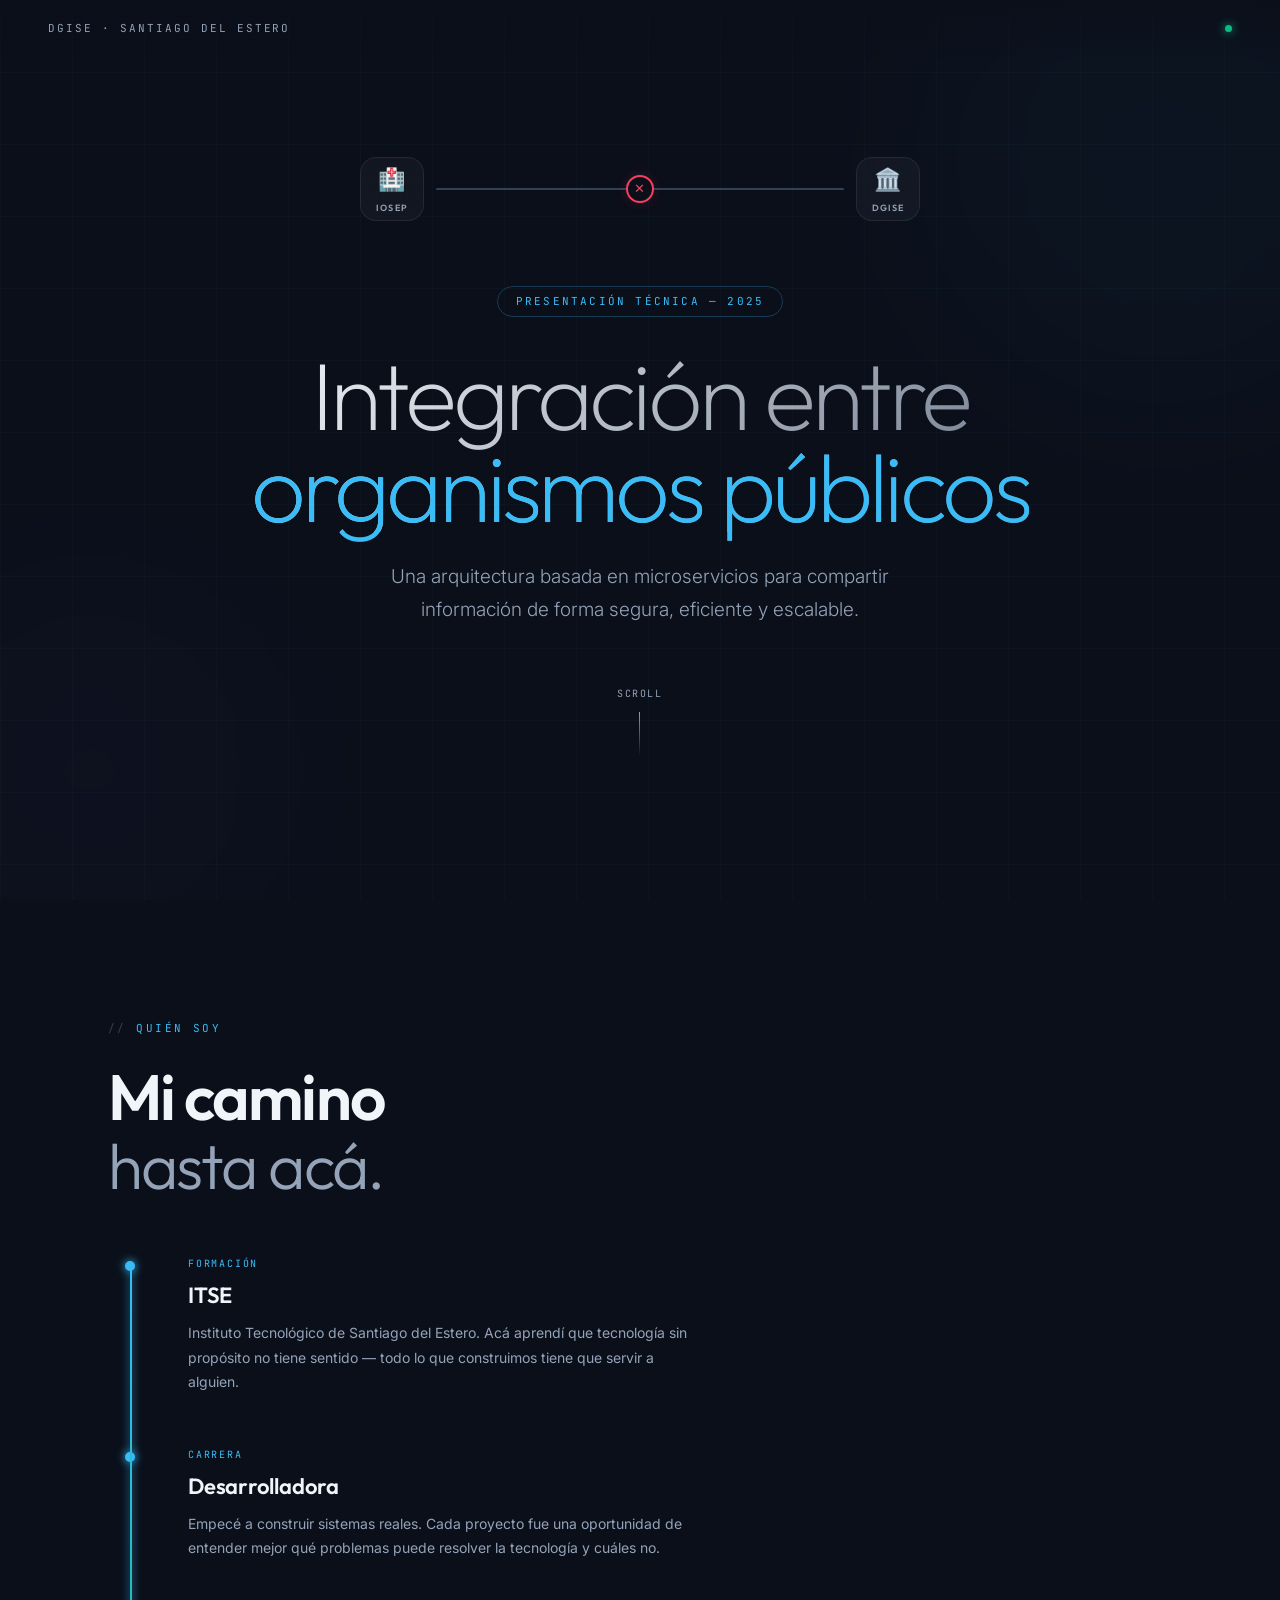
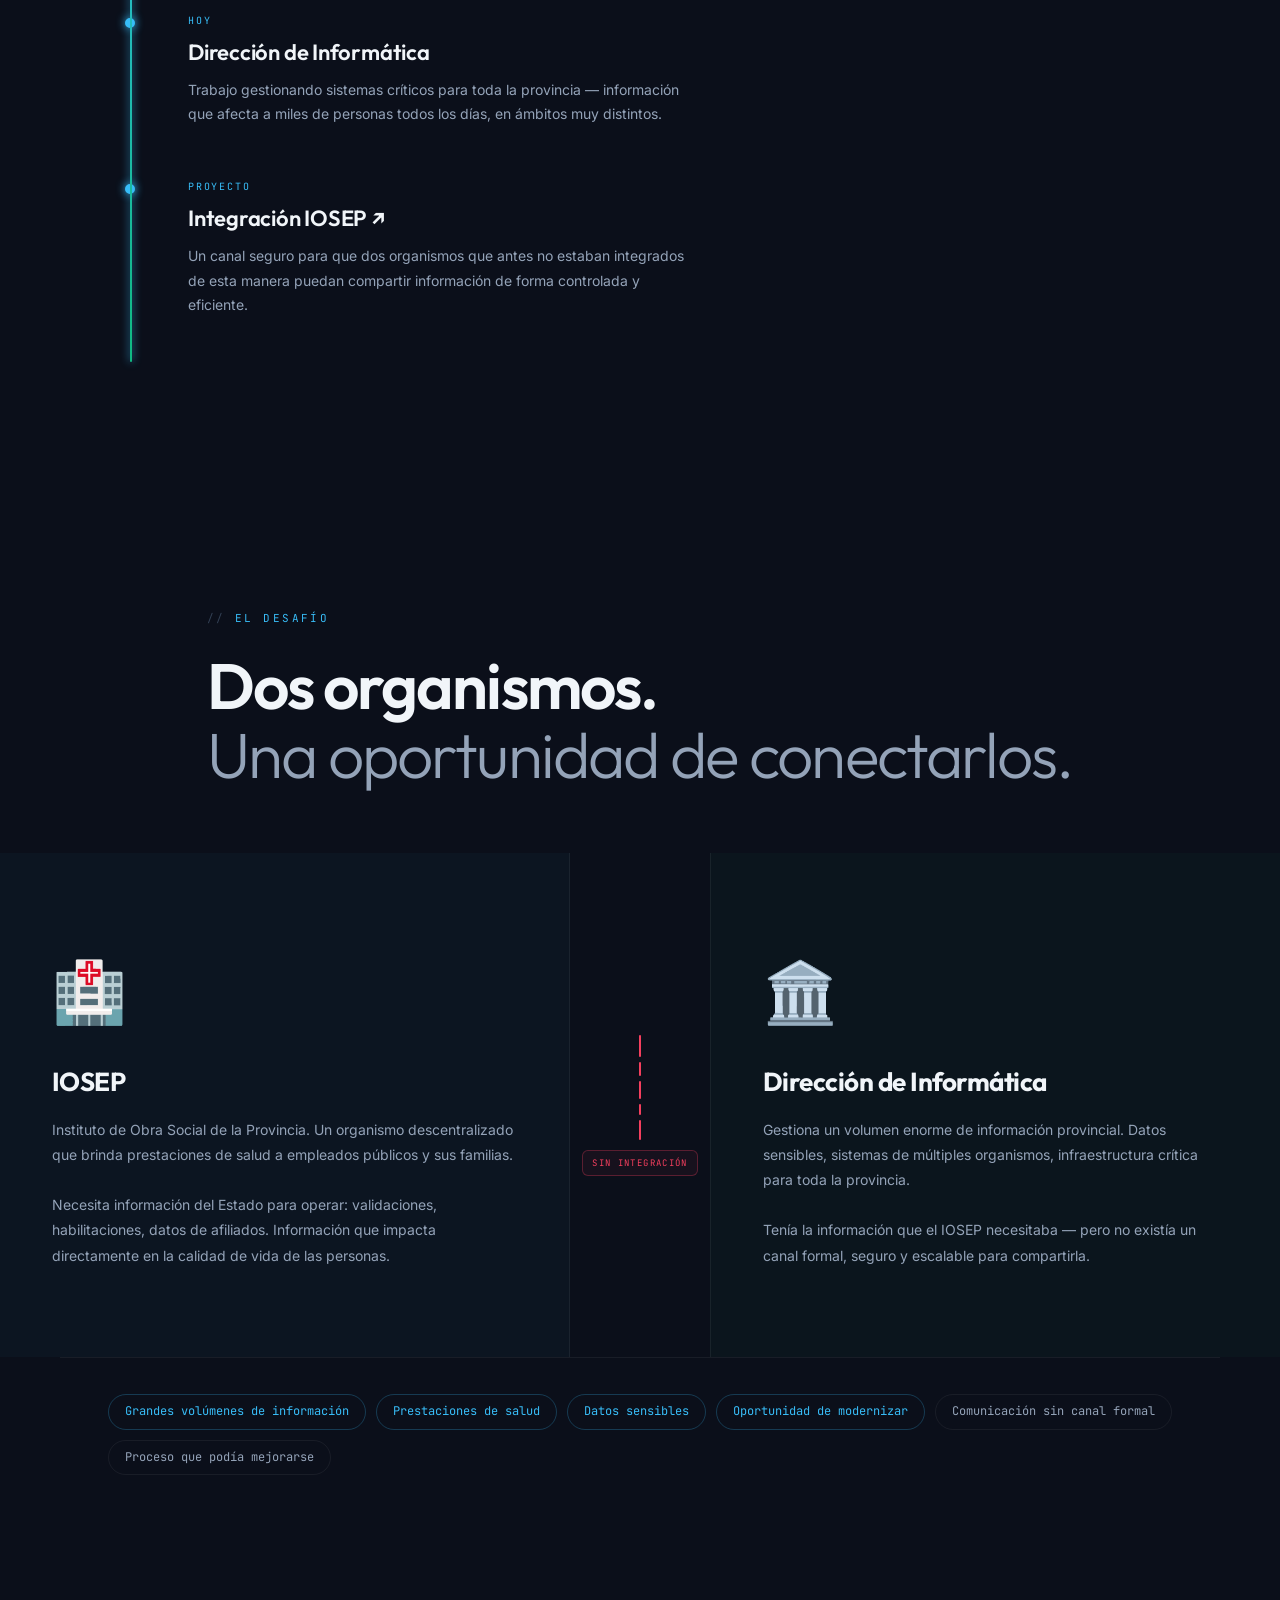
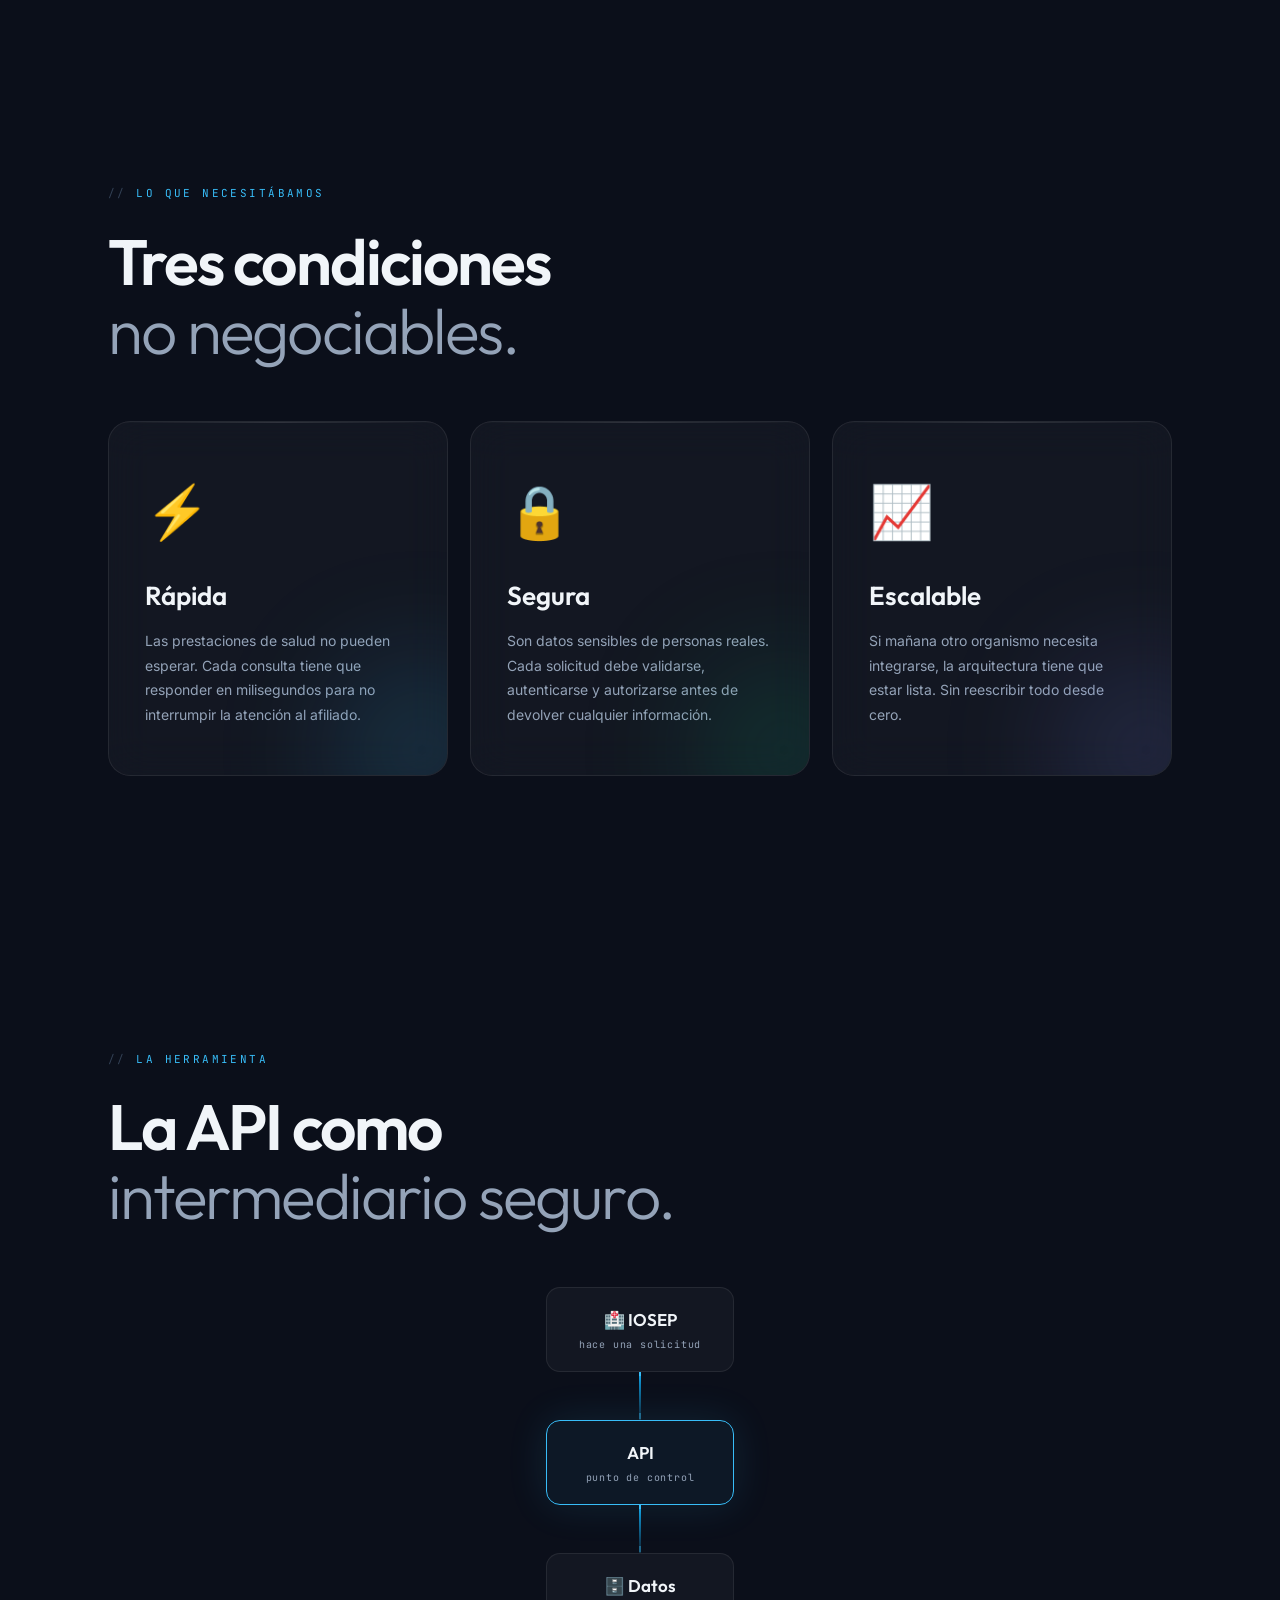
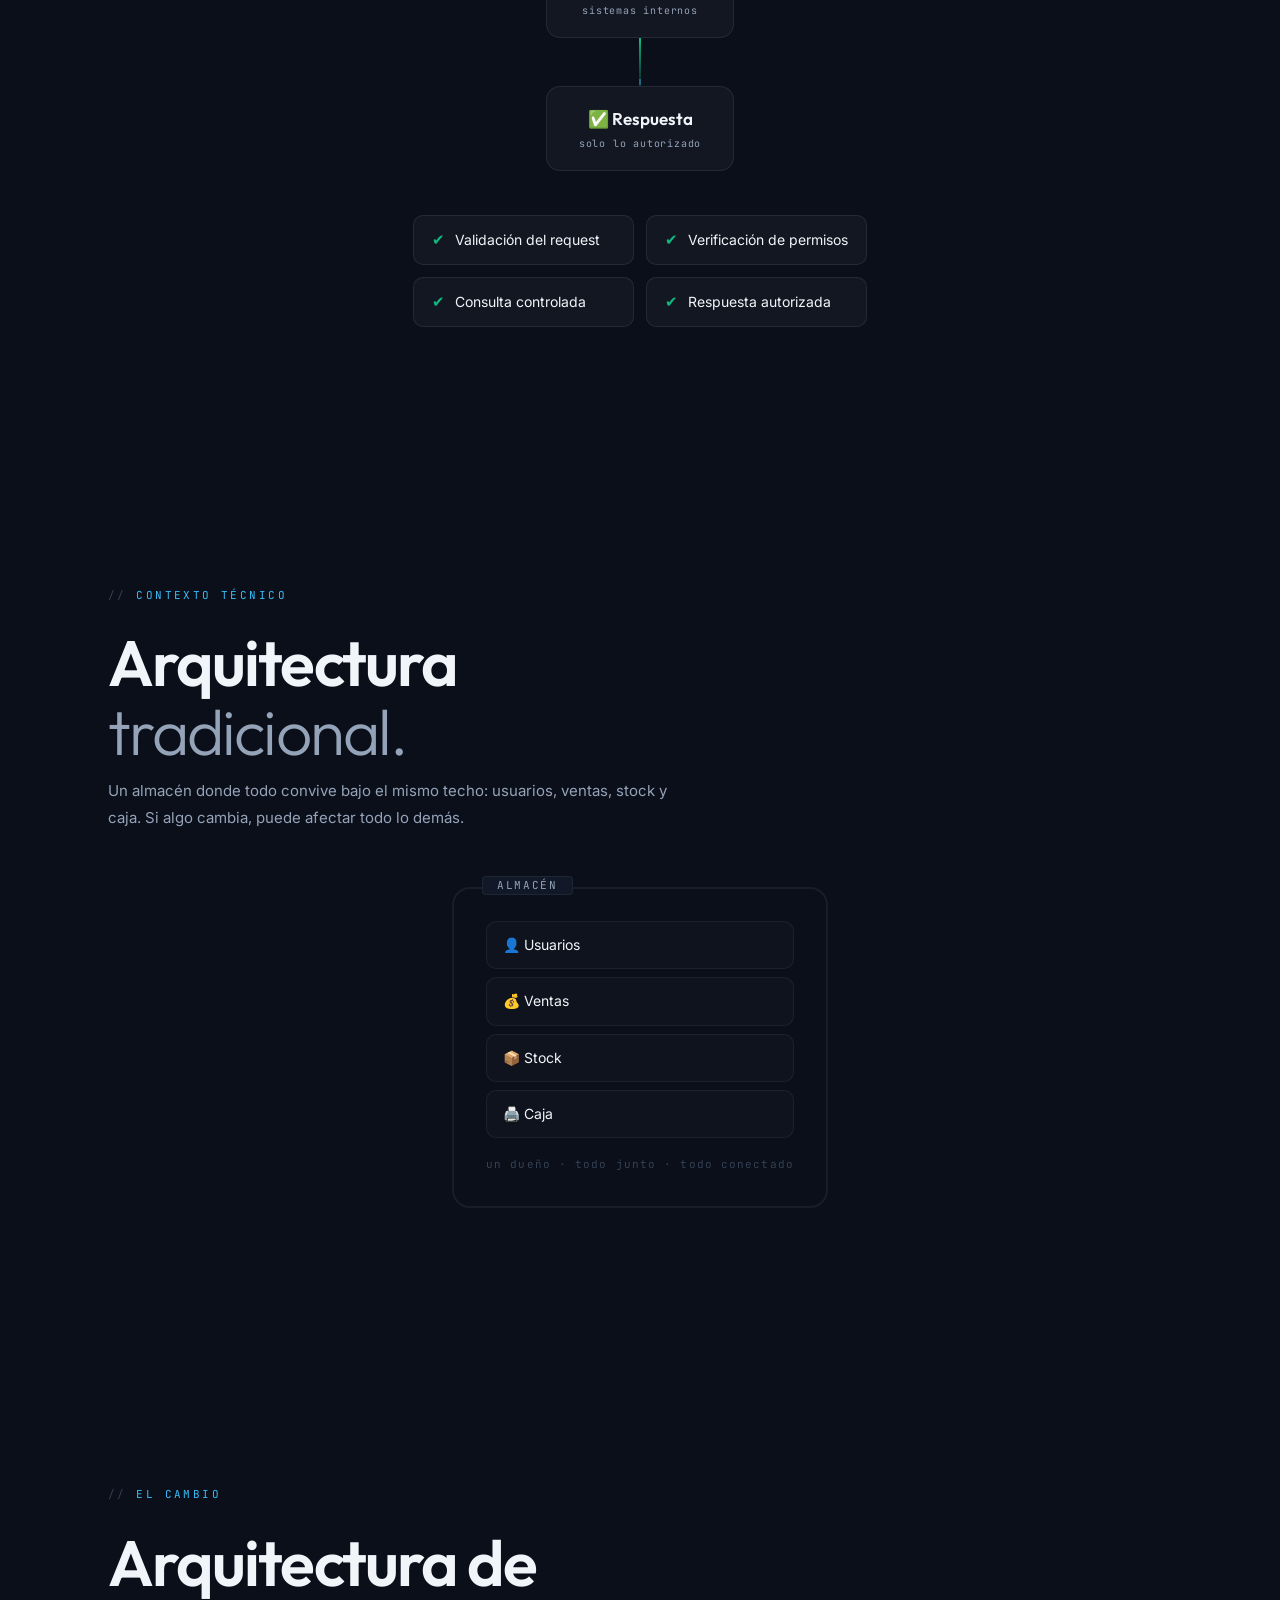
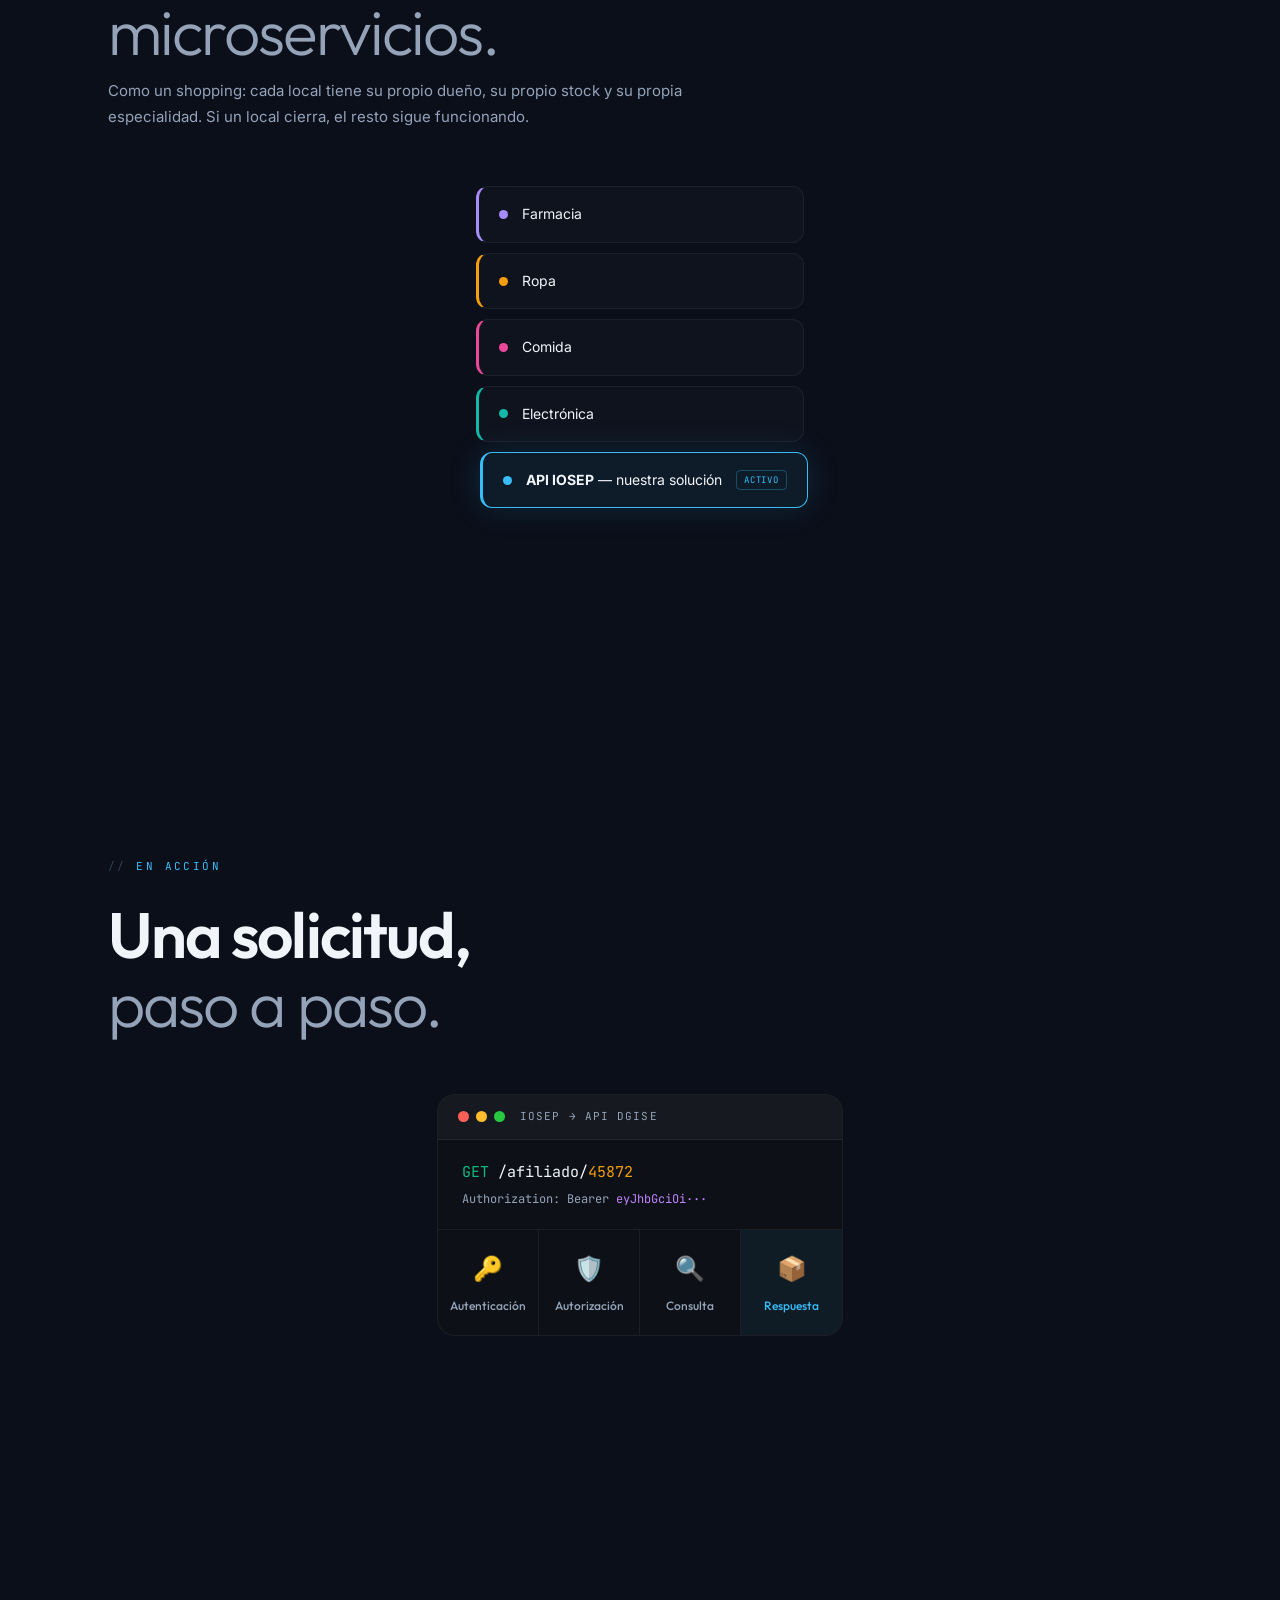
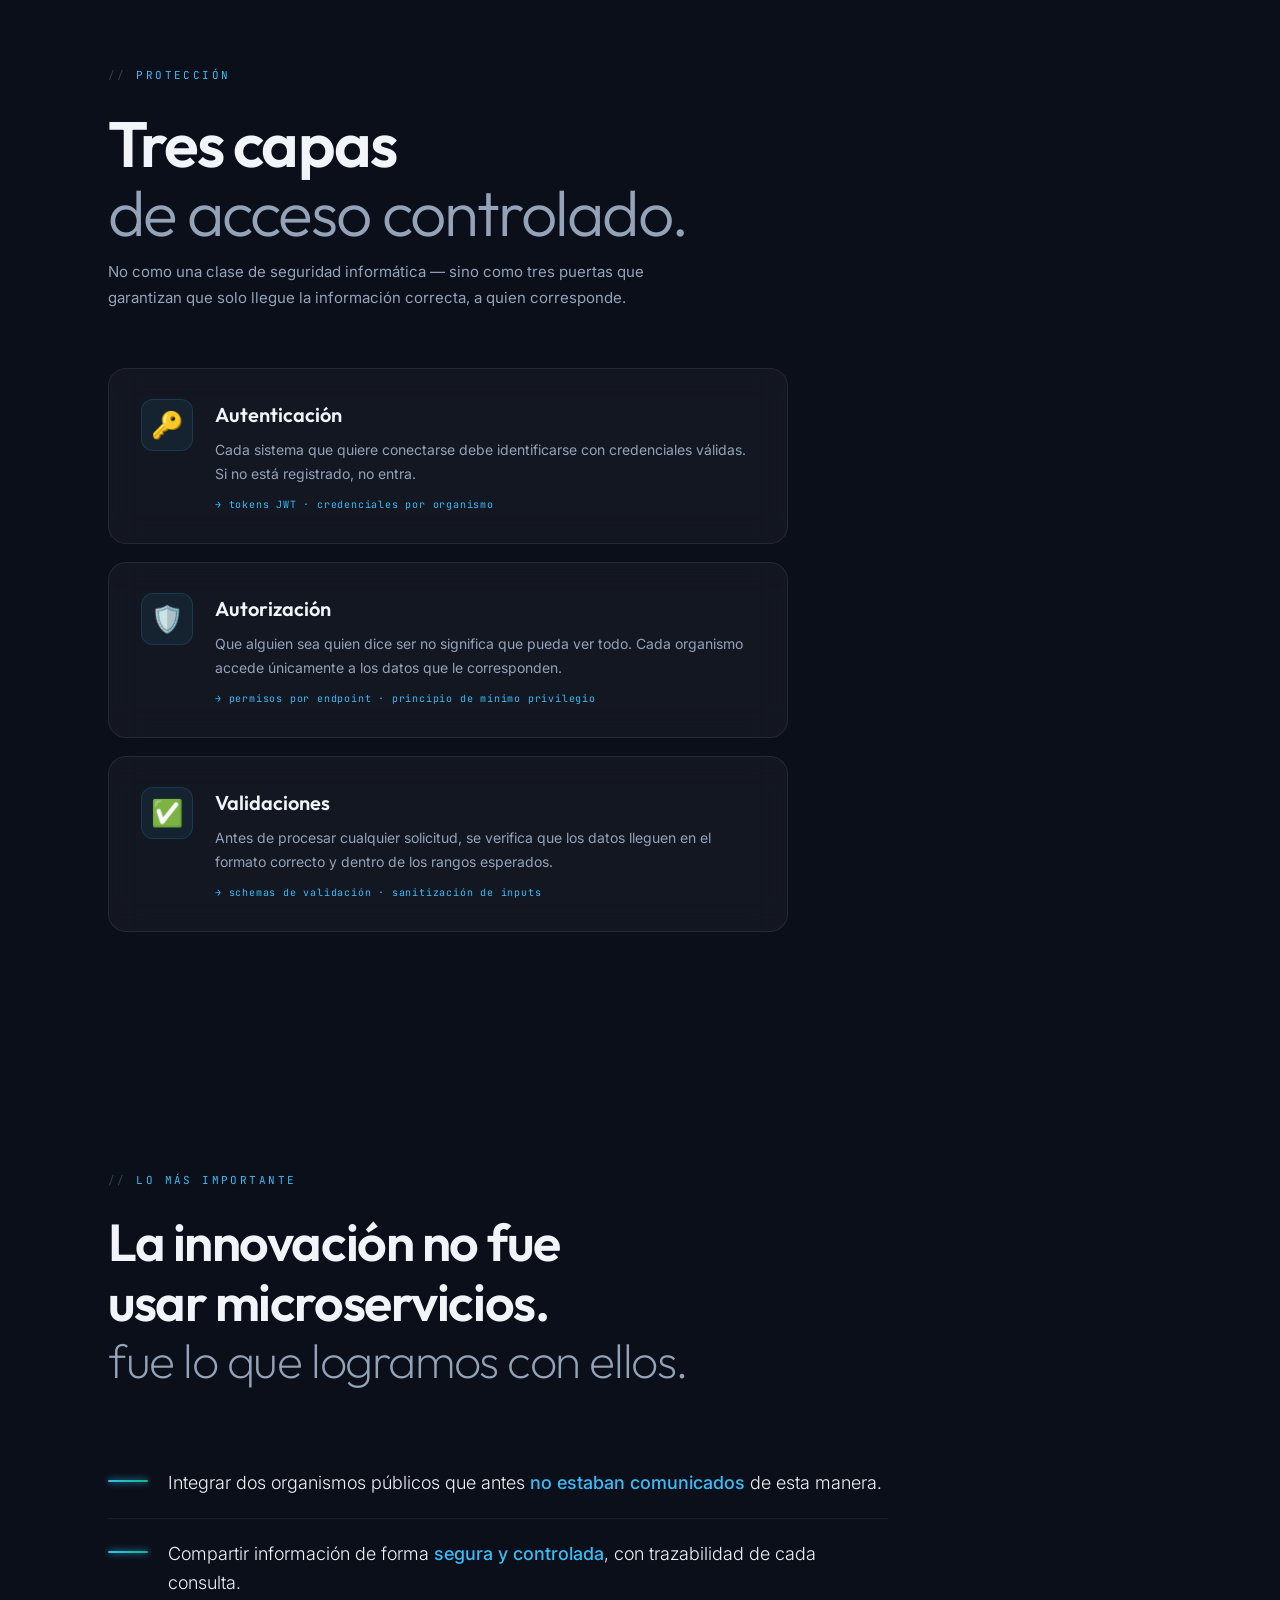
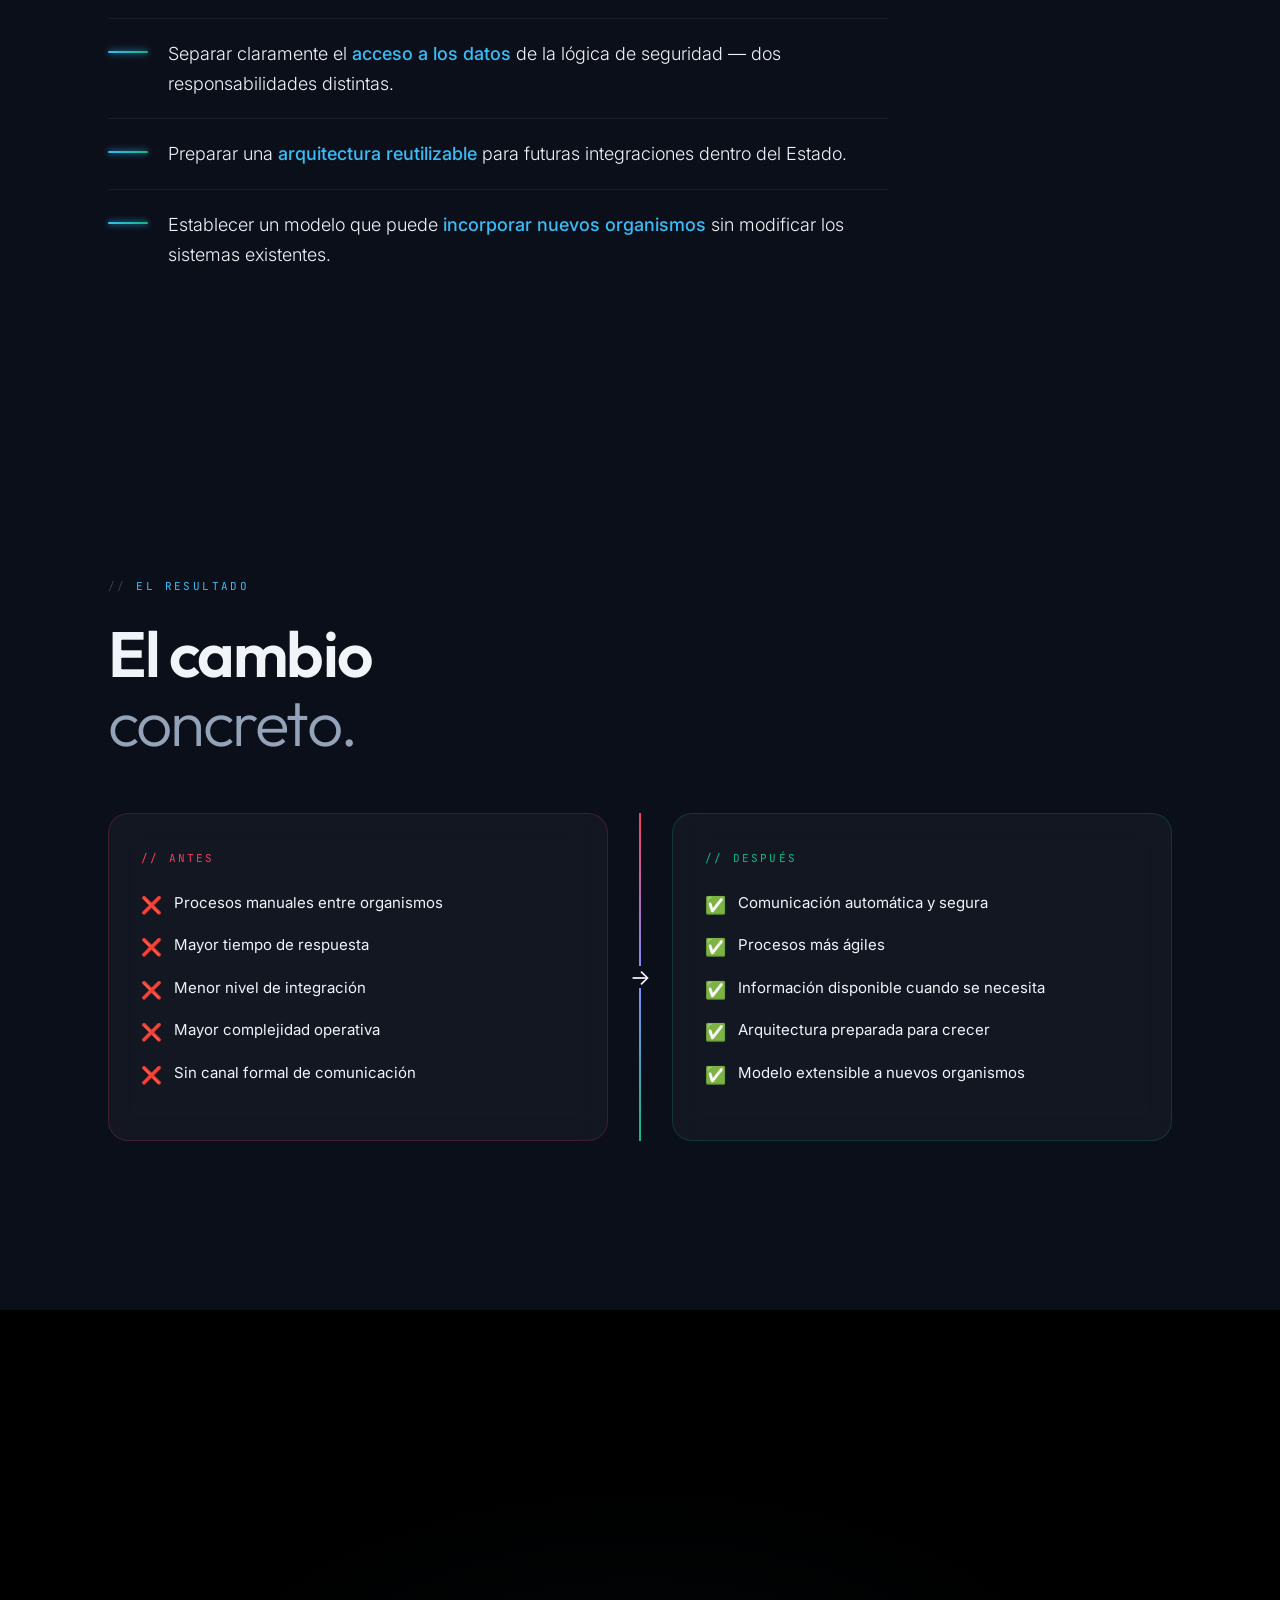
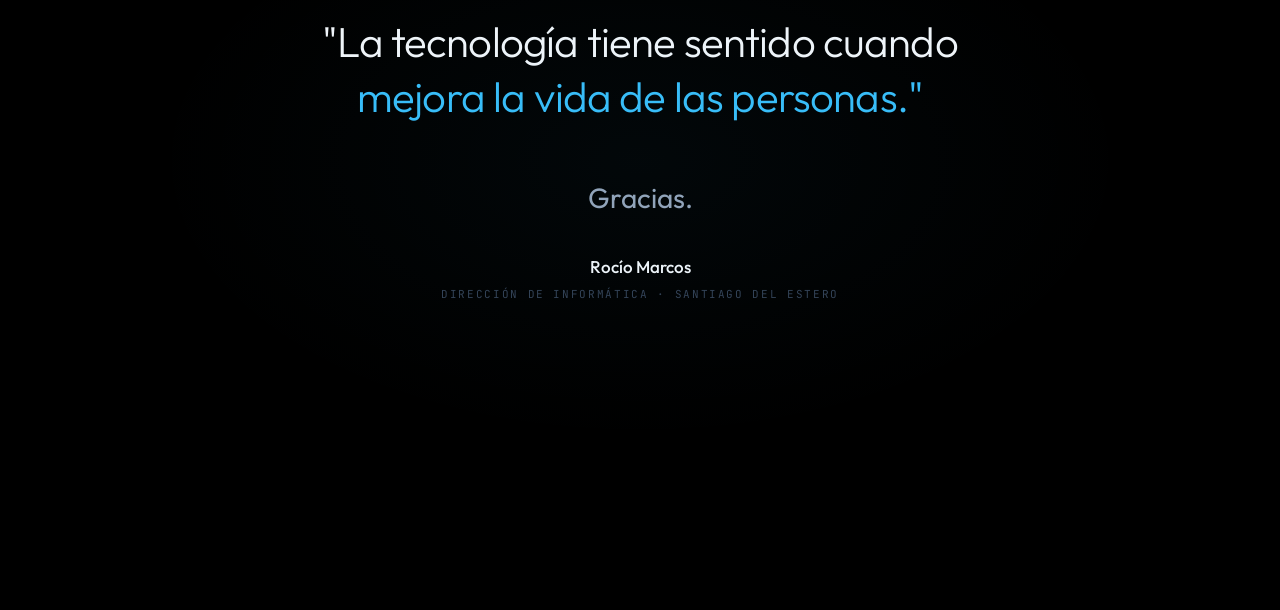
==== commit 87f77889: "Update print statement from 'Hello' to 'Goodbye'" ====
--- a/index.html
+++ b/index.html
@@ -3,1241 +3,1217 @@
 <head>
 <meta charset="UTF-8">
 <meta name="viewport" content="width=device-width, initial-scale=1.0">
-<title>API IOSEP — Rocío Marcos</title>
-<link href="https://fonts.googleapis.com/css2?family=Space+Grotesk:wght@300;400;500;600;700&family=Inter:wght@300;400;500&family=JetBrains+Mono:wght@400;500&display=swap" rel="stylesheet">
+<title>Integración IOSEP — Rocío Marcos</title>
+<link rel="preconnect" href="https://fonts.googleapis.com">
+<link href="https://fonts.googleapis.com/css2?family=Outfit:wght@200;300;400;600;700&family=Inter:wght@300;400;500&family=JetBrains+Mono:wght@400;500&display=swap" rel="stylesheet">
 <style>
-  *, *::before, *::after { box-sizing: border-box; margin: 0; padding: 0; }
-
-  :root {
-    --bg: #07070f;
-    --bg2: #0d0d1a;
-    --blue: #3b82f6;
-    --blue-dim: #1d4ed8;
-    --blue-glow: rgba(59,130,246,0.18);
-    --green: #22c55e;
-    --red: #ef4444;
-    --white: #f0f0f0;
-    --muted: #6b7280;
-    --border: rgba(255,255,255,0.07);
-    --glass: rgba(255,255,255,0.04);
-    --glass-border: rgba(255,255,255,0.1);
-  }
-
-  html { scroll-behavior: smooth; }
-
-  body {
-    background: var(--bg);
-    color: var(--white);
-    font-family: 'Inter', sans-serif;
-    overflow-x: hidden;
-    line-height: 1.6;
-  }
-
-  /* ── SCROLLBAR ── */
-  ::-webkit-scrollbar { width: 4px; }
-  ::-webkit-scrollbar-track { background: var(--bg); }
-  ::-webkit-scrollbar-thumb { background: var(--blue-dim); border-radius: 2px; }
-
-  /* ── PROGRESS BAR ── */
-  #progress-bar {
-    position: fixed; top: 0; left: 0; height: 2px;
-    background: linear-gradient(90deg, var(--blue), var(--green));
-    z-index: 999; width: 0%; transition: width 0.1s linear;
-  }
-
-  /* ── NAV ── */
-  nav {
-    position: fixed; top: 0; left: 0; right: 0;
-    padding: 16px 40px;
-    display: flex; justify-content: space-between; align-items: center;
-    z-index: 100;
-    background: linear-gradient(to bottom, rgba(7,7,15,0.95), transparent);
-  }
-  .nav-logo {
-    font-family: 'Space Grotesk', sans-serif;
-    font-size: 13px; font-weight: 600; letter-spacing: 0.15em;
-    color: var(--muted); text-transform: uppercase;
-  }
-  .nav-dot {
-    width: 6px; height: 6px; border-radius: 50%;
-    background: var(--green);
-    box-shadow: 0 0 8px var(--green);
-    animation: pulse 2s infinite;
-  }
-  @keyframes pulse {
-    0%, 100% { opacity: 1; transform: scale(1); }
-    50% { opacity: 0.5; transform: scale(0.8); }
-  }
-
-  /* ── SECTIONS ── */
-  section {
-    min-height: 100vh;
-    display: flex; flex-direction: column; justify-content: center;
-    padding: 100px 40px;
-    position: relative;
-    max-width: 1200px;
-    margin: 0 auto;
-  }
-  section.full-bleed {
-    max-width: none;
-    padding: 100px 0;
-  }
-  .section-inner {
-    max-width: 1100px;
-    margin: 0 auto;
-    width: 100%;
-    padding: 0 40px;
-  }
-
-  /* ── EYEBROW ── */
-  .eyebrow {
-    font-family: 'JetBrains Mono', monospace;
-    font-size: 11px; letter-spacing: 0.2em;
-    color: var(--blue); text-transform: uppercase;
-    margin-bottom: 20px;
-    opacity: 0; transform: translateY(10px);
-    transition: opacity 0.5s, transform 0.5s;
-  }
-  .eyebrow::before { content: '// '; color: var(--muted); }
-  .eyebrow.visible { opacity: 1; transform: translateY(0); }
-
-  /* ── ANIMATE ON SCROLL ── */
-  .anim { opacity: 0; transform: translateY(30px); transition: opacity 0.7s ease, transform 0.7s ease; }
-  .anim.visible { opacity: 1; transform: translateY(0); }
-  .anim-left { opacity: 0; transform: translateX(-30px); transition: opacity 0.7s ease, transform 0.7s ease; }
-  .anim-left.visible { opacity: 1; transform: translateX(0); }
-  .anim-right { opacity: 0; transform: translateX(30px); transition: opacity 0.7s ease, transform 0.7s ease; }
-  .anim-right.visible { opacity: 1; transform: translateX(0); }
-  .delay-1 { transition-delay: 0.15s; }
-  .delay-2 { transition-delay: 0.3s; }
-  .delay-3 { transition-delay: 0.45s; }
-  .delay-4 { transition-delay: 0.6s; }
-
-  /* ══════════════════════════════
-     1. HERO
-  ══════════════════════════════ */
-  #hero {
-    min-height: 100vh;
-    display: flex; flex-direction: column; justify-content: center; align-items: center;
-    text-align: center;
-    position: relative; overflow: hidden;
-  }
-  #hero-bg {
-    position: absolute; inset: 0;
-    background: radial-gradient(ellipse 80% 60% at 50% 60%, rgba(59,130,246,0.07) 0%, transparent 70%);
-    pointer-events: none;
-  }
-  .hero-grid {
-    position: absolute; inset: 0;
-    background-image:
-      linear-gradient(rgba(59,130,246,0.03) 1px, transparent 1px),
-      linear-gradient(90deg, rgba(59,130,246,0.03) 1px, transparent 1px);
-    background-size: 60px 60px;
-    pointer-events: none;
-  }
-  .hero-tag {
-    font-family: 'JetBrains Mono', monospace;
-    font-size: 11px; letter-spacing: 0.25em; color: var(--blue);
-    text-transform: uppercase;
-    margin-bottom: 32px;
-    padding: 6px 16px;
-    border: 1px solid rgba(59,130,246,0.3);
-    border-radius: 100px;
-    display: inline-block;
-  }
-  .hero-name {
-    font-family: 'Space Grotesk', sans-serif;
-    font-size: clamp(14px, 2vw, 18px);
-    font-weight: 400; color: var(--muted);
-    margin-bottom: 12px; letter-spacing: 0.05em;
-  }
-  .hero-title {
-    font-family: 'Space Grotesk', sans-serif;
-    font-size: clamp(42px, 8vw, 88px);
-    font-weight: 700; line-height: 0.95;
-    margin-bottom: 24px;
-    letter-spacing: -0.03em;
-  }
-  .hero-title span { color: var(--blue); }
-  .hero-sub {
-    font-size: clamp(15px, 2vw, 18px);
-    color: var(--muted); max-width: 520px;
-    margin: 0 auto 48px;
-    font-weight: 300; line-height: 1.7;
-  }
-  .hero-scroll {
-    display: flex; flex-direction: column; align-items: center; gap: 8px;
-    color: var(--muted); font-size: 12px; letter-spacing: 0.1em;
-    font-family: 'JetBrains Mono', monospace;
-    animation: float 3s ease-in-out infinite;
-  }
-  .scroll-line {
-    width: 1px; height: 50px;
-    background: linear-gradient(to bottom, var(--blue), transparent);
-  }
-  @keyframes float {
-    0%, 100% { transform: translateY(0); }
-    50% { transform: translateY(8px); }
-  }
-
-  /* ══════════════════════════════
-     2. QUIÉN SOY - TIMELINE
-  ══════════════════════════════ */
-  #quien {
-    padding: 120px 40px;
-  }
-  .timeline-title {
-    font-family: 'Space Grotesk', sans-serif;
-    font-size: clamp(32px, 5vw, 52px);
-    font-weight: 700; margin-bottom: 72px;
-    letter-spacing: -0.02em;
-  }
-  .timeline {
-    position: relative;
-    padding-left: 0;
-  }
-  .timeline-line {
-    position: absolute; left: 24px; top: 0; bottom: 0;
-    width: 2px;
-    background: var(--border);
-  }
-  .timeline-line-fill {
-    position: absolute; left: 24px; top: 0;
-    width: 2px; height: 0%;
-    background: linear-gradient(to bottom, var(--blue), var(--green));
-    transition: height 1.5s ease;
-    box-shadow: 0 0 12px var(--blue);
-  }
-  .timeline-line-fill.active { height: 100%; }
-  .timeline-item {
-    display: flex; gap: 32px; margin-bottom: 56px;
-    padding-left: 0;
-    opacity: 0; transform: translateX(-20px);
-    transition: opacity 0.6s ease, transform 0.6s ease;
-  }
-  .timeline-item.visible { opacity: 1; transform: translateX(0); }
-  .timeline-dot-wrap {
-    position: relative; flex-shrink: 0;
-    width: 48px; display: flex; justify-content: center;
-  }
-  .timeline-dot {
-    width: 12px; height: 12px; border-radius: 50%;
-    background: var(--bg); border: 2px solid var(--blue-dim);
-    margin-top: 6px; position: relative; z-index: 1;
-    transition: background 0.4s, border-color 0.4s, box-shadow 0.4s;
-  }
-  .timeline-item.visible .timeline-dot {
-    background: var(--blue);
-    border-color: var(--blue);
-    box-shadow: 0 0 12px var(--blue);
-  }
-  .timeline-year {
-    font-family: 'JetBrains Mono', monospace;
-    font-size: 11px; color: var(--blue);
-    letter-spacing: 0.1em; margin-bottom: 6px;
-  }
-  .timeline-label {
-    font-family: 'Space Grotesk', sans-serif;
-    font-size: 22px; font-weight: 600; margin-bottom: 8px;
-    letter-spacing: -0.01em;
-  }
-  .timeline-desc {
-    font-size: 14px; color: var(--muted); line-height: 1.7;
-    max-width: 480px;
-  }
-
-  /* ══════════════════════════════
-     3. EL PROBLEMA - SPLIT
-  ══════════════════════════════ */
-  #problema {
-    min-height: 100vh;
-    padding: 0;
-    max-width: none;
-  }
-  .problema-intro {
-    text-align: center; padding: 80px 40px 60px;
-    max-width: 700px; margin: 0 auto;
-  }
-  .problema-intro h2 {
-    font-family: 'Space Grotesk', sans-serif;
-    font-size: clamp(32px, 5vw, 52px);
-    font-weight: 700; letter-spacing: -0.02em;
-    margin-bottom: 16px;
-  }
-  .problema-split {
-    display: grid; grid-template-columns: 1fr auto 1fr;
-    min-height: 60vh;
-    gap: 0;
-  }
-  .split-entity {
-    padding: 60px 48px;
-    display: flex; flex-direction: column; justify-content: center;
-  }
-  .split-left { background: rgba(59,130,246,0.04); border-right: 1px solid var(--border); }
-  .split-right { background: rgba(34,197,94,0.03); border-left: 1px solid var(--border); }
-  .split-icon { font-size: 64px; margin-bottom: 24px; }
-  .split-name {
-    font-family: 'Space Grotesk', sans-serif;
-    font-size: 28px; font-weight: 700;
-    margin-bottom: 16px;
-  }
-  .split-desc { font-size: 15px; color: var(--muted); line-height: 1.7; }
-
-  .split-middle {
-    display: flex; flex-direction: column; justify-content: center;
-    align-items: center; padding: 40px 32px; gap: 12px;
-    width: 200px;
-  }
-  .broken-line {
-    display: flex; flex-direction: column; align-items: center; gap: 6px;
-    opacity: 0; transition: opacity 0.5s;
-  }
-  .broken-line.visible { opacity: 1; }
-  .bl-seg {
-    width: 2px; background: var(--red);
-    border-radius: 2px;
-    animation: flicker 1.5s ease-in-out infinite;
-  }
-  .bl-seg:nth-child(1) { height: 20px; animation-delay: 0s; }
-  .bl-seg:nth-child(2) { height: 14px; animation-delay: 0.2s; }
-  .bl-seg:nth-child(3) { height: 18px; animation-delay: 0.4s; }
-  .bl-seg:nth-child(4) { height: 10px; animation-delay: 0.1s; }
-  .bl-seg:nth-child(5) { height: 16px; animation-delay: 0.3s; }
-  @keyframes flicker {
-    0%, 100% { opacity: 1; }
-    50% { opacity: 0.2; }
-  }
-  .no-comm {
-    font-family: 'JetBrains Mono', monospace;
-    font-size: 10px; color: var(--red);
-    text-align: center; letter-spacing: 0.1em;
-    padding: 6px 10px;
-    border: 1px solid rgba(239,68,68,0.3);
-    border-radius: 4px;
-    background: rgba(239,68,68,0.05);
-  }
-  .problema-tags {
-    display: flex; flex-wrap: wrap; gap: 12px;
-    padding: 40px 48px;
-    border-top: 1px solid var(--border);
-    max-width: 1200px; margin: 0 auto;
-  }
-  .ptag {
-    font-family: 'JetBrains Mono', monospace;
-    font-size: 13px; padding: 8px 18px;
-    border: 1px solid var(--border); border-radius: 100px;
-    color: var(--muted);
-    opacity: 0; transform: translateY(12px);
-    transition: opacity 0.5s ease, transform 0.5s ease;
-  }
-  .ptag.visible { opacity: 1; transform: translateY(0); }
-  .ptag.red { border-color: rgba(239,68,68,0.3); color: var(--red); }
-
-  /* ══════════════════════════════
-     4. REQUISITOS - CARDS
-  ══════════════════════════════ */
-  #requisitos { }
-  .req-title {
-    font-family: 'Space Grotesk', sans-serif;
-    font-size: clamp(28px, 4vw, 48px);
-    font-weight: 700; margin-bottom: 56px;
-    letter-spacing: -0.02em;
-  }
-  .req-cards {
-    display: grid; grid-template-columns: repeat(auto-fit, minmax(280px, 1fr));
-    gap: 24px;
-  }
-  .req-card {
-    background: var(--glass);
-    border: 1px solid var(--glass-border);
-    border-radius: 20px;
-    padding: 48px 36px;
-    backdrop-filter: blur(16px);
-    -webkit-backdrop-filter: blur(16px);
-    position: relative; overflow: hidden;
-    opacity: 0; transform: translateY(40px);
-    transition: opacity 0.7s ease, transform 0.7s ease;
-  }
-  .req-card.visible { opacity: 1; transform: translateY(0); }
-  .req-card::before {
-    content: '';
-    position: absolute; top: 0; left: 0; right: 0; height: 1px;
-    background: linear-gradient(90deg, transparent, rgba(255,255,255,0.15), transparent);
-  }
-  .req-card:hover {
-    border-color: var(--blue);
-    box-shadow: 0 0 32px rgba(59,130,246,0.12);
-    transform: translateY(-4px);
-  }
-  .req-icon { font-size: 48px; margin-bottom: 20px; }
-  .req-name {
-    font-family: 'Space Grotesk', sans-serif;
-    font-size: 24px; font-weight: 600;
-    margin-bottom: 12px;
-  }
-  .req-desc { font-size: 14px; color: var(--muted); line-height: 1.7; }
-  .req-glow {
-    position: absolute; width: 120px; height: 120px;
-    border-radius: 50%; filter: blur(60px);
-    bottom: -40px; right: -40px; opacity: 0.3;
-  }
-
-  /* ══════════════════════════════
-     5. QUÉ ES UNA API
-  ══════════════════════════════ */
-  #api { }
-  .api-title {
-    font-family: 'Space Grotesk', sans-serif;
-    font-size: clamp(28px, 4vw, 48px);
-    font-weight: 700; margin-bottom: 60px;
-    letter-spacing: -0.02em;
-  }
-  .api-flow {
-    display: flex; flex-direction: column; align-items: center; gap: 0;
-    max-width: 400px; margin: 0 auto;
-  }
-  .flow-node {
-    background: var(--glass);
-    border: 1px solid var(--glass-border);
-    border-radius: 14px;
-    padding: 20px 40px;
-    text-align: center;
-    width: 100%;
-    backdrop-filter: blur(12px);
-    opacity: 0; transform: translateY(20px);
-    transition: opacity 0.5s ease, transform 0.5s ease;
-  }
-  .flow-node.visible { opacity: 1; transform: translateY(0); }
-  .flow-node-label {
-    font-family: 'Space Grotesk', sans-serif;
-    font-size: 18px; font-weight: 600;
-  }
-  .flow-node-sub {
-    font-family: 'JetBrains Mono', monospace;
-    font-size: 11px; color: var(--muted); margin-top: 4px;
-  }
-  .flow-node.highlight {
-    border-color: var(--blue);
-    background: rgba(59,130,246,0.08);
-    box-shadow: 0 0 32px rgba(59,130,246,0.15);
-  }
-  .flow-arrow {
-    width: 2px; height: 48px;
-    background: linear-gradient(to bottom, var(--blue), var(--blue-dim));
-    position: relative;
-    opacity: 0; transition: opacity 0.4s ease;
-  }
-  .flow-arrow.visible { opacity: 1; }
-  .flow-arrow::after {
-    content: '';
-    position: absolute; bottom: 0; left: 50%;
-    transform: translateX(-50%);
-    border-left: 5px solid transparent;
-    border-right: 5px solid transparent;
-    border-top: 8px solid var(--blue-dim);
-  }
-  .flow-packet {
-    width: 10px; height: 10px; border-radius: 50%;
-    background: var(--blue);
-    box-shadow: 0 0 8px var(--blue);
-    position: absolute; left: 50%; transform: translateX(-50%);
-    top: 0;
-    animation: travel 2s ease-in-out infinite;
-    display: none;
-  }
-  .flow-arrow.visible .flow-packet { display: block; }
-  @keyframes travel {
-    0% { top: 0; opacity: 0; }
-    10% { opacity: 1; }
-    90% { opacity: 1; }
-    100% { top: 100%; opacity: 0; }
-  }
-
-  .api-checks {
-    display: grid; grid-template-columns: repeat(auto-fit, minmax(200px, 1fr));
-    gap: 16px; max-width: 700px; margin: 48px auto 0;
-  }
-  .api-check {
-    display: flex; align-items: center; gap: 12px;
-    background: var(--glass); border: 1px solid var(--glass-border);
-    border-radius: 10px; padding: 14px 20px;
-    font-size: 14px;
-    opacity: 0; transform: translateX(-10px);
-    transition: opacity 0.5s ease, transform 0.5s ease;
-  }
-  .api-check.visible { opacity: 1; transform: translateX(0); }
-  .api-check-icon { color: var(--green); font-size: 16px; }
-
-  /* ══════════════════════════════
-     6. ARQUITECTURA
-  ══════════════════════════════ */
-  #arquitectura { }
-  .arq-title {
-    font-family: 'Space Grotesk', sans-serif;
-    font-size: clamp(28px, 4vw, 48px);
-    font-weight: 700; letter-spacing: -0.02em;
-    margin-bottom: 16px;
-  }
-  .arq-subtitle { font-size: 15px; color: var(--muted); margin-bottom: 56px; }
-  .arq-compare {
-    display: grid; grid-template-columns: 1fr 1fr;
-    gap: 32px;
-  }
-  @media (max-width: 768px) {
-    .arq-compare { grid-template-columns: 1fr; }
-    .problema-split { grid-template-columns: 1fr; }
-    .split-middle { display: none; }
-    nav { padding: 16px 20px; }
-    section { padding: 80px 20px; }
-  }
-  .arq-panel {
-    background: var(--glass); border: 1px solid var(--glass-border);
-    border-radius: 20px; padding: 36px;
-    backdrop-filter: blur(12px);
-  }
-  .arq-panel-title {
-    font-family: 'Space Grotesk', sans-serif;
-    font-size: 16px; font-weight: 600;
-    margin-bottom: 24px; color: var(--muted);
-    letter-spacing: 0.05em; text-transform: uppercase;
-    font-size: 13px;
-  }
-  /* Almacén */
-  .almacen-box {
-    border: 2px solid var(--border);
-    border-radius: 12px; padding: 24px;
-    position: relative;
-  }
-  .almacen-label {
-    position: absolute; top: -12px; left: 20px;
-    background: var(--bg2); padding: 0 10px;
-    font-family: 'JetBrains Mono', monospace;
-    font-size: 11px; color: var(--muted); letter-spacing: 0.1em;
-  }
-  .almacen-item {
-    padding: 10px 14px; border-radius: 8px;
-    margin-bottom: 8px; font-size: 13px;
-    background: rgba(255,255,255,0.03);
-    border: 1px solid var(--border);
-    display: flex; align-items: center; gap: 10px;
-    cursor: default;
-    transition: background 0.3s, border-color 0.3s;
-  }
-  .almacen-item:hover, .almacen-item.lit {
-    background: rgba(59,130,246,0.1);
-    border-color: rgba(59,130,246,0.4);
-  }
-  /* Shopping */
-  .local-item {
-    border-radius: 10px; padding: 12px 16px;
-    margin-bottom: 10px; font-size: 13px;
-    border: 1px solid var(--border);
-    display: flex; align-items: center; gap: 12px;
-    transition: all 0.4s ease;
-    opacity: 0.4;
-  }
-  .local-item.highlight {
-    opacity: 1;
-    border-color: var(--blue);
-    background: rgba(59,130,246,0.1);
-    box-shadow: 0 0 20px rgba(59,130,246,0.15);
-  }
-  .local-dot { width: 8px; height: 8px; border-radius: 50%; flex-shrink: 0; }
-
-  /* ══════════════════════════════
-     7. REQUEST FLOW
-  ══════════════════════════════ */
-  #request { }
-  .req-flow-title {
-    font-family: 'Space Grotesk', sans-serif;
-    font-size: clamp(28px, 4vw, 48px);
-    font-weight: 700; letter-spacing: -0.02em;
-    margin-bottom: 60px;
-  }
-  .request-demo {
-    background: var(--bg2); border: 1px solid var(--border);
-    border-radius: 20px; overflow: hidden;
-    max-width: 700px; margin: 0 auto;
-  }
-  .req-header {
-    background: rgba(255,255,255,0.03);
-    padding: 14px 24px;
-    border-bottom: 1px solid var(--border);
-    display: flex; align-items: center; gap: 8px;
-  }
-  .req-dot { width: 10px; height: 10px; border-radius: 50%; }
-  .req-dot.r { background: #ff5f57; }
-  .req-dot.y { background: #febc2e; }
-  .req-dot.g { background: #28c840; }
-  .req-code {
-    padding: 24px;
-    font-family: 'JetBrains Mono', monospace;
-    font-size: 14px; color: var(--blue);
-    border-bottom: 1px solid var(--border);
-    letter-spacing: 0.03em;
-  }
-  .req-code .method { color: var(--green); }
-  .req-code .path { color: var(--white); }
-  .req-code .param { color: #f59e0b; }
-  .req-steps {
-    display: grid; grid-template-columns: repeat(4, 1fr);
-    gap: 0;
-  }
-  .req-step {
-    padding: 20px; text-align: center;
-    border-right: 1px solid var(--border);
-    transition: background 0.4s ease;
-  }
-  .req-step:last-child { border-right: none; }
-  .req-step.active {
-    background: rgba(59,130,246,0.08);
-  }
-  .req-step-icon { font-size: 24px; margin-bottom: 8px; }
-  .req-step-name {
-    font-family: 'Space Grotesk', sans-serif;
-    font-size: 12px; font-weight: 500; color: var(--muted);
-  }
-  .req-step.active .req-step-name { color: var(--white); }
-  .req-response {
-    padding: 20px 24px;
-    font-family: 'JetBrains Mono', monospace;
-    font-size: 12px; color: var(--muted);
-    border-top: 1px solid var(--border);
-    display: none;
-  }
-  .req-response.visible { display: block; }
-  .res-status { color: var(--green); font-weight: 500; margin-bottom: 8px; }
-
-  /* ══════════════════════════════
-     8. SEGURIDAD
-  ══════════════════════════════ */
-  #seguridad { }
-  .sec-title {
-    font-family: 'Space Grotesk', sans-serif;
-    font-size: clamp(28px, 4vw, 48px);
-    font-weight: 700; letter-spacing: -0.02em;
-    margin-bottom: 56px;
-  }
-  .sec-blocks {
-    display: flex; flex-direction: column; gap: 20px;
-    max-width: 700px;
-  }
-  .sec-block {
-    background: var(--glass); border: 1px solid var(--glass-border);
-    border-radius: 16px; padding: 28px 32px;
-    display: flex; gap: 24px; align-items: flex-start;
-    backdrop-filter: blur(12px);
-    opacity: 0; transform: translateX(-20px);
-    transition: opacity 0.6s ease, transform 0.6s ease;
-    cursor: default;
-  }
-  .sec-block.visible { opacity: 1; transform: translateX(0); }
-  .sec-block:hover { border-color: var(--blue); }
-  .sec-block-icon {
-    font-size: 32px; flex-shrink: 0;
-    width: 56px; height: 56px; display: flex; align-items: center;
-    justify-content: center;
-    background: rgba(59,130,246,0.08);
-    border-radius: 12px; border: 1px solid rgba(59,130,246,0.2);
-  }
-  .sec-block-title {
-    font-family: 'Space Grotesk', sans-serif;
-    font-size: 20px; font-weight: 600; margin-bottom: 8px;
-  }
-  .sec-block-desc { font-size: 14px; color: var(--muted); line-height: 1.7; }
-  .sec-block-detail {
-    font-family: 'JetBrains Mono', monospace;
-    font-size: 11px; color: var(--blue);
-    margin-top: 10px; letter-spacing: 0.05em;
-  }
-
-  /* ══════════════════════════════
-     9. RESULTADO - ANTES/DESPUÉS
-  ══════════════════════════════ */
-  #resultado { }
-  .res-title {
-    font-family: 'Space Grotesk', sans-serif;
-    font-size: clamp(28px, 4vw, 48px);
-    font-weight: 700; letter-spacing: -0.02em;
-    margin-bottom: 56px;
-  }
-  .antes-despues {
-    display: grid; grid-template-columns: 1fr 80px 1fr;
-    gap: 0; align-items: stretch;
-  }
-  @media (max-width: 700px) {
-    .antes-despues { grid-template-columns: 1fr; }
-    .ad-divider { display: none; }
-  }
-  .ad-col {
-    background: var(--glass); border: 1px solid var(--glass-border);
-    border-radius: 20px; padding: 36px;
-    backdrop-filter: blur(12px);
-  }
-  .ad-col.before { border-color: rgba(239,68,68,0.2); }
-  .ad-col.after { border-color: rgba(34,197,94,0.2); }
-  .ad-label {
-    font-family: 'JetBrains Mono', monospace;
-    font-size: 11px; letter-spacing: 0.2em;
-    text-transform: uppercase; margin-bottom: 24px;
-  }
-  .ad-label.red { color: var(--red); }
-  .ad-label.green { color: var(--green); }
-  .ad-item {
-    display: flex; align-items: flex-start; gap: 12px;
-    margin-bottom: 16px; font-size: 15px;
-  }
-  .ad-icon { font-size: 18px; flex-shrink: 0; margin-top: 1px; }
-  .ad-divider {
-    display: flex; flex-direction: column; align-items: center;
-    justify-content: center; gap: 0;
-  }
-  .divider-line {
-    width: 2px; flex: 1;
-    background: linear-gradient(to bottom, var(--red), var(--green));
-    transition: opacity 0.5s;
-  }
-  .divider-arrow {
-    font-size: 24px;
-    background: linear-gradient(135deg, var(--red), var(--green));
-    -webkit-background-clip: text; -webkit-text-fill-color: transparent;
-  }
-
-  /* ══════════════════════════════
-     10. CIERRE
-  ══════════════════════════════ */
-  #cierre {
-    min-height: 100vh;
-    display: flex; flex-direction: column;
-    justify-content: center; align-items: center;
-    text-align: center;
-    background: #000;
-    max-width: none; padding: 80px 40px;
-    position: relative; overflow: hidden;
-  }
-  #cierre::before {
-    content: '';
-    position: absolute; inset: 0;
-    background: radial-gradient(ellipse 60% 40% at 50% 50%, rgba(59,130,246,0.05), transparent 70%);
-  }
-  .cierre-quote {
-    font-family: 'Space Grotesk', sans-serif;
-    font-size: clamp(22px, 4vw, 44px);
-    font-weight: 500; line-height: 1.3;
-    max-width: 700px; margin: 0 auto 48px;
-    opacity: 0; transform: scale(0.97);
-    transition: opacity 1.2s ease, transform 1.2s ease;
-    letter-spacing: -0.02em;
-  }
-  .cierre-quote.visible { opacity: 1; transform: scale(1); }
-  .cierre-quote em { color: var(--blue); font-style: normal; }
-  .cierre-gracias {
-    font-family: 'Space Grotesk', sans-serif;
-    font-size: 18px; font-weight: 400; color: var(--muted);
-    opacity: 0; transition: opacity 0.8s ease 0.8s;
-    letter-spacing: 0.05em;
-  }
-  .cierre-gracias.visible { opacity: 1; }
-  .cierre-name {
-    margin-top: 32px;
-    font-family: 'JetBrains Mono', monospace;
-    font-size: 12px; color: rgba(255,255,255,0.2);
-    letter-spacing: 0.15em;
-    opacity: 0; transition: opacity 0.8s ease 1.2s;
-  }
-  .cierre-name.visible { opacity: 1; }
+/* ═══════════════════════════════════════════
+   RESET & BASE
+═══════════════════════════════════════════ */
+*, *::before, *::after { box-sizing: border-box; margin: 0; padding: 0; }
+
+:root {
+  --bg:        #0b0f1a;
+  --bg-card:   #111827;
+  --sky:       #38bdf8;
+  --sky-dim:   #0ea5e9;
+  --sky-glow:  rgba(56,189,248,0.12);
+  --green:     #10b981;
+  --green-glow:rgba(16,185,129,0.15);
+  --red:       #f43f5e;
+  --red-glow:  rgba(244,63,94,0.15);
+  --indigo:    #818cf8;
+  --white:     #f1f5f9;
+  --gray:      #94a3b8;
+  --gray-dim:  #334155;
+  --border:    rgba(255,255,255,0.06);
+  --glass-bg:  rgba(255,255,255,0.035);
+  --glass-bdr: rgba(255,255,255,0.08);
+  --radius:    18px;
+}
+
+html { scroll-behavior: smooth; font-size: 16px; }
+
+body {
+  background: var(--bg);
+  color: var(--white);
+  font-family: 'Inter', sans-serif;
+  overflow-x: hidden;
+  line-height: 1.6;
+  -webkit-font-smoothing: antialiased;
+}
+
+/* ─ scrollbar ─ */
+::-webkit-scrollbar { width: 3px; }
+::-webkit-scrollbar-track { background: var(--bg); }
+::-webkit-scrollbar-thumb { background: var(--sky-dim); border-radius: 2px; }
+
+/* ─ progress bar ─ */
+#pbar {
+  position: fixed; top: 0; left: 0; height: 2px; z-index: 9999;
+  background: linear-gradient(90deg, var(--sky), var(--green));
+  width: 0%; transition: width 0.1s linear;
+  box-shadow: 0 0 6px var(--sky);
+}
+
+/* ─ nav ─ */
+#nav {
+  position: fixed; top: 0; left: 0; right: 0; z-index: 100;
+  padding: 20px 48px;
+  display: flex; justify-content: space-between; align-items: center;
+  background: linear-gradient(to bottom, rgba(11,15,26,0.9) 0%, transparent 100%);
+  backdrop-filter: blur(0px);
+}
+.nav-id {
+  font-family: 'JetBrains Mono', monospace;
+  font-size: 11px; color: var(--gray); letter-spacing: 0.18em;
+  text-transform: uppercase;
+}
+.nav-pulse {
+  width: 7px; height: 7px; border-radius: 50%;
+  background: var(--green);
+  box-shadow: 0 0 10px var(--green);
+  animation: blink 2.4s ease-in-out infinite;
+}
+@keyframes blink { 0%,100%{opacity:1;} 50%{opacity:.3;} }
+
+/* ─ general section ─ */
+.sec {
+  min-height: 100vh;
+  padding: 120px 48px;
+  max-width: 1160px;
+  margin: 0 auto;
+  display: flex; flex-direction: column; justify-content: center;
+}
+.sec-full {
+  min-height: 100vh;
+  padding: 120px 0;
+  display: flex; flex-direction: column; justify-content: center;
+}
+
+/* ─ eyebrow ─ */
+.eyebrow {
+  font-family: 'JetBrains Mono', monospace;
+  font-size: 11px; letter-spacing: 0.22em;
+  color: var(--sky); text-transform: uppercase;
+  margin-bottom: 24px;
+  opacity: 0; transition: opacity .6s, transform .6s;
+  transform: translateY(8px);
+}
+.eyebrow::before { content: '// '; color: var(--gray-dim); }
+.eyebrow.in { opacity: 1; transform: translateY(0); }
+
+/* ─ section heading ─ */
+.sh {
+  font-family: 'Outfit', sans-serif;
+  font-weight: 600; letter-spacing: -0.03em;
+  line-height: 1.08;
+}
+.sh-xl { font-size: clamp(36px, 5.5vw, 64px); }
+.sh-lg { font-size: clamp(28px, 4vw, 48px); }
+.sh-accent { color: var(--sky); }
+.sh-dim    { color: var(--gray); font-weight: 300; }
+
+/* ─ scroll-animate classes ─ */
+.fade-up   { opacity:0; transform:translateY(32px); transition:opacity .7s ease, transform .7s ease; }
+.fade-left { opacity:0; transform:translateX(-28px); transition:opacity .7s ease, transform .7s ease; }
+.fade-right{ opacity:0; transform:translateX(28px);  transition:opacity .7s ease, transform .7s ease; }
+.scale-in  { opacity:0; transform:scale(.96);        transition:opacity .7s ease, transform .7s ease; }
+.fade-up.in, .fade-left.in, .fade-right.in, .scale-in.in { opacity:1; transform:none; }
+.d1{transition-delay:.1s}
+.d2{transition-delay:.2s}
+.d3{transition-delay:.32s}
+.d4{transition-delay:.44s}
+.d5{transition-delay:.56s}
+.d6{transition-delay:.68s}
+
+/* ═══════════════════════════════════════════
+   § 1  HERO
+═══════════════════════════════════════════ */
+#hero {
+  min-height: 100vh; position: relative;
+  display: flex; flex-direction: column;
+  justify-content: center; align-items: center;
+  text-align: center; overflow: hidden;
+  padding: 0 40px;
+}
+
+/* grid bg */
+#hero-grid {
+  position: absolute; inset: 0; pointer-events: none;
+  background-image:
+    linear-gradient(rgba(56,189,248,.028) 1px, transparent 1px),
+    linear-gradient(90deg, rgba(56,189,248,.028) 1px, transparent 1px);
+  background-size: 72px 72px;
+}
+
+/* orbs */
+.orb {
+  position: absolute; border-radius: 50%;
+  filter: blur(90px); pointer-events: none; opacity: .45;
+}
+.orb-1 { width:480px;height:480px;background:rgba(56,189,248,.07);top:-80px;right:-120px; }
+.orb-2 { width:380px;height:380px;background:rgba(129,140,248,.06);bottom:-60px;left:-100px; }
+
+/* hero two-node animation */
+#hero-nodes {
+  position: relative; width: 100%; max-width: 560px;
+  height: 90px; margin: 0 auto 52px;
+  display: flex; align-items: center; justify-content: space-between;
+}
+.h-node {
+  width: 64px; height: 64px; border-radius: 16px;
+  display: flex; flex-direction: column; align-items: center; justify-content: center;
+  gap: 4px;
+  border: 1px solid var(--glass-bdr);
+  background: var(--glass-bg); backdrop-filter: blur(12px);
+  font-size: 22px;
+}
+.h-node-label {
+  font-family: 'Outfit', sans-serif; font-size: 9px; font-weight: 600;
+  letter-spacing: .12em; text-transform: uppercase; color: var(--gray);
+}
+#hero-line {
+  flex: 1; height: 2px; margin: 0 12px; position: relative;
+  background: var(--gray-dim); border-radius: 2px; overflow: visible;
+}
+#hero-packet {
+  position: absolute; top: 50%; transform: translateY(-50%);
+  width: 10px; height: 10px; border-radius: 50%;
+  background: var(--sky); box-shadow: 0 0 10px var(--sky);
+  left: -5px; animation: heroTravel 2.8s ease-in-out infinite;
+  opacity: 0;
+}
+@keyframes heroTravel {
+  0%   { left:-5px; opacity:0; }
+  10%  { opacity:1; }
+  90%  { opacity:1; }
+  100% { left:calc(100% + 5px); opacity:0; }
+}
+#hero-blocker {
+  position: absolute; left: 50%; top: 50%;
+  transform: translate(-50%,-50%);
+  width: 28px; height: 28px; border-radius: 50%;
+  background: var(--bg); border: 2px solid var(--red);
+  display: flex; align-items: center; justify-content: center;
+  font-size: 13px; color: var(--red);
+  box-shadow: 0 0 12px var(--red-glow);
+  animation: heroBloker 2.8s ease-in-out infinite;
+}
+@keyframes heroBloker {
+  0%,20%  { opacity:0; }
+  45%,70% { opacity:1; }
+  100%    { opacity:0; }
+}
+
+.hero-tag {
+  font-family: 'JetBrains Mono', monospace;
+  font-size: 11px; letter-spacing: .2em; color: var(--sky);
+  border: 1px solid rgba(56,189,248,.25); border-radius: 100px;
+  padding: 6px 18px; display: inline-block; margin-bottom: 32px;
+  text-transform: uppercase;
+}
+.hero-h1 {
+  font-family: 'Outfit', sans-serif; font-weight: 200;
+  font-size: clamp(40px, 7.5vw, 96px);
+  letter-spacing: -0.04em; line-height: .95;
+  margin-bottom: 28px;
+  background: linear-gradient(135deg, var(--white) 0%, rgba(148,163,184,.7) 100%);
+  -webkit-background-clip: text; -webkit-text-fill-color: transparent;
+  background-clip: text;
+}
+.hero-h1 em { font-style: normal; -webkit-text-fill-color: var(--sky); }
+.hero-sub {
+  font-size: clamp(15px, 1.8vw, 19px);
+  color: var(--gray); max-width: 580px; margin: 0 auto 60px;
+  font-weight: 300; line-height: 1.75;
+}
+.hero-scroll {
+  display: flex; flex-direction: column; align-items: center; gap: 10px;
+  color: var(--gray); font-family: 'JetBrains Mono', monospace;
+  font-size: 10px; letter-spacing: .15em; text-transform: uppercase;
+  animation: floatScroll 3s ease-in-out infinite;
+}
+.hero-scroll-line { width: 1px; height: 44px; background: linear-gradient(to bottom, var(--sky), transparent); }
+@keyframes floatScroll { 0%,100%{transform:translateY(0)} 50%{transform:translateY(7px)} }
+
+/* ═══════════════════════════════════════════
+   § 2  QUIÉN SOY — TIMELINE
+═══════════════════════════════════════════ */
+#quien { }
+
+.tl-wrap { position: relative; padding-left: 0; margin-top: 56px; }
+.tl-track {
+  position: absolute; left: 22px; top: 8px; bottom: 8px;
+  width: 2px; background: var(--border); border-radius: 2px;
+}
+.tl-fill {
+  position: absolute; left: 22px; top: 8px;
+  width: 2px; height: 0; border-radius: 2px;
+  background: linear-gradient(to bottom, var(--sky), var(--green));
+  box-shadow: 0 0 8px var(--sky); transition: height 1.6s cubic-bezier(.4,0,.2,1);
+}
+.tl-fill.active { height: calc(100% - 16px); }
+
+.tl-item {
+  display: flex; gap: 36px; margin-bottom: 52px;
+  opacity: 0; transform: translateX(-20px);
+  transition: opacity .65s ease, transform .65s ease;
+}
+.tl-item.in { opacity: 1; transform: none; }
+
+.tl-dot-col { width: 44px; flex-shrink: 0; display: flex; justify-content: center; padding-top: 5px; }
+.tl-dot {
+  width: 10px; height: 10px; border-radius: 50%;
+  background: var(--bg); border: 2px solid var(--gray-dim);
+  transition: background .4s, border-color .4s, box-shadow .4s;
+}
+.tl-item.in .tl-dot { background: var(--sky); border-color: var(--sky); box-shadow: 0 0 10px var(--sky); }
+
+.tl-body {}
+.tl-tag { font-family: 'JetBrains Mono', monospace; font-size: 10px; color: var(--sky); letter-spacing: .18em; text-transform: uppercase; margin-bottom: 6px; }
+.tl-title { font-family: 'Outfit', sans-serif; font-size: 22px; font-weight: 600; margin-bottom: 8px; letter-spacing: -.01em; }
+.tl-desc { font-size: 14px; color: var(--gray); line-height: 1.75; max-width: 500px; }
+
+/* ═══════════════════════════════════════════
+   § 3  EL DESAFÍO — SPLIT
+═══════════════════════════════════════════ */
+#desafio { max-width: none; padding-left: 0; padding-right: 0; }
+.desafio-intro { max-width: 1160px; margin: 0 auto; padding: 0 48px 64px; }
+
+.split-grid {
+  display: grid; grid-template-columns: 1fr 140px 1fr;
+  min-height: 56vh;
+}
+.split-side {
+  padding: 64px 52px;
+  display: flex; flex-direction: column; justify-content: center;
+}
+.split-left  { background: rgba(56,189,248,.03); border-right: 1px solid var(--border); }
+.split-right { background: rgba(16,185,129,.03); border-left: 1px solid var(--border); }
+.split-icon  { font-size: 60px; margin-bottom: 22px; }
+.split-name  { font-family: 'Outfit', sans-serif; font-size: 26px; font-weight: 700; margin-bottom: 14px; letter-spacing: -.02em; }
+.split-desc  { font-size: 14px; color: var(--gray); line-height: 1.8; }
+
+.split-mid {
+  display: flex; flex-direction: column;
+  align-items: center; justify-content: center; gap: 10px;
+}
+.broken-segs { display: flex; flex-direction: column; align-items: center; gap: 5px; }
+.bs { width: 2px; background: var(--red); border-radius: 2px; animation: segFlicker 1.6s ease-in-out infinite; opacity: 0; transition: opacity .5s; }
+.bs.shown { opacity: 1; }
+.bs:nth-child(1){height:22px;animation-delay:0s}
+.bs:nth-child(2){height:14px;animation-delay:.18s}
+.bs:nth-child(3){height:18px;animation-delay:.36s}
+.bs:nth-child(4){height:11px;animation-delay:.1s}
+.bs:nth-child(5){height:20px;animation-delay:.28s}
+@keyframes segFlicker { 0%,100%{opacity:1} 50%{opacity:.15} }
+
+.mid-badge {
+  font-family: 'JetBrains Mono', monospace; font-size: 9px;
+  color: var(--red); letter-spacing: .15em; text-transform: uppercase;
+  border: 1px solid rgba(244,63,94,.3); border-radius: 6px;
+  padding: 5px 9px; background: rgba(244,63,94,.05);
+  opacity: 0; transition: opacity .5s .4s;
+}
+.mid-badge.shown { opacity: 1; }
+
+.desafio-tags {
+  max-width: 1160px; margin: 0 auto;
+  padding: 36px 48px; display: flex; flex-wrap: wrap; gap: 10px;
+  border-top: 1px solid var(--border);
+}
+.dtag {
+  font-family: 'JetBrains Mono', monospace; font-size: 12px;
+  padding: 7px 16px; border-radius: 100px;
+  border: 1px solid var(--border); color: var(--gray);
+  opacity: 0; transform: translateY(10px);
+  transition: opacity .5s ease, transform .5s ease;
+}
+.dtag.in { opacity: 1; transform: none; }
+.dtag.sky { border-color: rgba(56,189,248,.25); color: var(--sky); }
+
+/* ═══════════════════════════════════════════
+   § 4  REQUISITOS — GLASS CARDS
+═══════════════════════════════════════════ */
+#requisitos {}
+.req-cards { display: grid; grid-template-columns: repeat(auto-fit, minmax(280px, 1fr)); gap: 22px; margin-top: 56px; }
+.req-card {
+  background: var(--glass-bg); border: 1px solid var(--glass-bdr);
+  border-radius: 22px; padding: 48px 36px;
+  backdrop-filter: blur(20px); -webkit-backdrop-filter: blur(20px);
+  position: relative; overflow: hidden;
+  transition: border-color .3s, box-shadow .3s, transform .3s;
+  opacity: 0; transform: translateY(36px);
+  transition: opacity .7s ease, transform .7s ease, border-color .3s, box-shadow .3s;
+}
+.req-card::before {
+  content: ''; position: absolute; top: 0; left: 0; right: 0; height: 1px;
+  background: linear-gradient(90deg, transparent, rgba(255,255,255,.12), transparent);
+}
+.req-card.in { opacity: 1; transform: translateY(0); }
+.req-card:hover { border-color: rgba(56,189,248,.3); box-shadow: 0 0 36px rgba(56,189,248,.08); transform: translateY(-4px) !important; }
+.req-emoji { font-size: 52px; margin-bottom: 22px; display: block; }
+.req-title { font-family: 'Outfit', sans-serif; font-size: 26px; font-weight: 600; margin-bottom: 12px; }
+.req-desc { font-size: 14px; color: var(--gray); line-height: 1.75; }
+.req-glow { position: absolute; width: 150px; height: 150px; border-radius: 50%; filter: blur(70px); bottom: -50px; right: -50px; opacity: .25; pointer-events: none; }
+
+/* ═══════════════════════════════════════════
+   § 5  QUÉ HACE LA API — FLOW ANIMATION
+═══════════════════════════════════════════ */
+#api-flow-sec {}
+.flow-container { max-width: 420px; margin: 56px auto 0; }
+
+.fn {
+  background: var(--glass-bg); border: 1px solid var(--glass-bdr);
+  border-radius: 14px; padding: 18px 32px;
+  text-align: center; position: relative;
+  opacity: 0; transform: translateY(18px);
+  transition: opacity .55s ease, transform .55s ease, border-color .4s, box-shadow .4s;
+}
+.fn.in { opacity: 1; transform: none; }
+.fn.lit { border-color: var(--sky); box-shadow: 0 0 28px rgba(56,189,248,.18); }
+.fn.lit-green { border-color: var(--green); box-shadow: 0 0 28px rgba(16,185,129,.18); }
+.fn-label { font-family: 'Outfit', sans-serif; font-size: 17px; font-weight: 600; }
+.fn-sub { font-family: 'JetBrains Mono', monospace; font-size: 10px; color: var(--gray); margin-top: 4px; letter-spacing: .08em; }
+
+.fa {
+  width: 2px; height: 48px; margin: 0 auto;
+  background: linear-gradient(to bottom, var(--sky-dim), rgba(56,189,248,.1));
+  position: relative; overflow: hidden;
+  opacity: 0; transition: opacity .4s ease;
+}
+.fa.in { opacity: 1; }
+.fa-pkt {
+  position: absolute; left: 50%; transform: translateX(-50%);
+  width: 8px; height: 8px; border-radius: 50%;
+  background: var(--sky); box-shadow: 0 0 8px var(--sky);
+  top: -4px; display: none;
+  animation: pktTravel 1.6s ease-in-out infinite;
+}
+.fa.in .fa-pkt { display: block; }
+@keyframes pktTravel { 0%{top:-4px;opacity:0} 8%{opacity:1} 92%{opacity:1} 100%{top:calc(100% + 4px);opacity:0} }
+.fa::after {
+  content: ''; position: absolute; bottom: 0; left: 50%;
+  transform: translateX(-50%);
+  border-left: 4px solid transparent;
+  border-right: 4px solid transparent;
+  border-top: 7px solid rgba(56,189,248,.4);
+}
+
+.api-center {
+  border-color: var(--sky); background: rgba(56,189,248,.05) !important;
+  box-shadow: 0 0 40px rgba(56,189,248,.12) !important;
+}
+
+.flow-checks { max-width: 600px; margin: 44px auto 0; display: grid; grid-template-columns: 1fr 1fr; gap: 12px; }
+.fcheck {
+  background: var(--glass-bg); border: 1px solid var(--glass-bdr);
+  border-radius: 10px; padding: 12px 18px;
+  display: flex; align-items: center; gap: 10px; font-size: 14px;
+  opacity: 0; transform: translateX(-10px);
+  transition: opacity .5s ease, transform .5s ease;
+}
+.fcheck.in { opacity: 1; transform: none; }
+.fck-icon { color: var(--green); font-size: 15px; }
+
+/* ═══════════════════════════════════════════
+   § 6  ARQUITECTURA TRADICIONAL
+═══════════════════════════════════════════ */
+#arq-trad {}
+.almacen-wrap { max-width: 520px; margin: 56px auto 0; }
+.almacen-box {
+  border: 2px solid var(--border); border-radius: 18px; padding: 32px;
+  position: relative;
+}
+.almacen-title-badge {
+  position: absolute; top: -13px; left: 28px;
+  background: var(--bg-card); padding: 0 14px;
+  font-family: 'JetBrains Mono', monospace; font-size: 11px;
+  color: var(--gray); letter-spacing: .15em; text-transform: uppercase;
+  border: 1px solid var(--border); border-radius: 4px;
+}
+.almacen-item {
+  display: flex; align-items: center; gap: 12px;
+  padding: 12px 16px; border-radius: 10px; margin-bottom: 8px;
+  background: rgba(255,255,255,.02); border: 1px solid var(--border);
+  font-size: 14px; cursor: default;
+  transition: background .35s, border-color .35s, box-shadow .35s;
+}
+.almacen-item:last-child { margin-bottom: 0; }
+.almacen-item:hover,
+.almacen-item.lit {
+  background: rgba(56,189,248,.07); border-color: rgba(56,189,248,.35);
+  box-shadow: 0 0 16px rgba(56,189,248,.08);
+}
+.almacen-footer {
+  margin-top: 18px; text-align: center;
+  font-family: 'JetBrains Mono', monospace; font-size: 11px;
+  color: var(--gray-dim); letter-spacing: .1em;
+}
+
+/* ═══════════════════════════════════════════
+   § 7  MICROSERVICIOS
+═══════════════════════════════════════════ */
+#arq-micro {}
+.locals-wrap { max-width: 560px; margin: 56px auto 0; display: flex; flex-direction: column; gap: 10px; }
+.local-row {
+  border-radius: 12px; padding: 16px 20px;
+  display: flex; align-items: center; gap: 14px; font-size: 14px;
+  border: 1px solid var(--border); background: rgba(255,255,255,.02);
+  opacity: .35;
+  transition: opacity .45s, border-color .45s, background .45s, box-shadow .45s, transform .3s;
+  cursor: default;
+}
+.local-row.active {
+  opacity: 1; background: rgba(255,255,255,.04);
+}
+.local-row.star {
+  opacity: 1; border-color: var(--sky);
+  background: rgba(56,189,248,.07);
+  box-shadow: 0 0 32px rgba(56,189,248,.15);
+  transform: translateX(4px);
+}
+.local-dot { width: 9px; height: 9px; border-radius: 50%; flex-shrink: 0; }
+.local-name { flex: 1; }
+.local-badge {
+  font-family: 'JetBrains Mono', monospace; font-size: 9px;
+  color: var(--sky); border: 1px solid rgba(56,189,248,.3);
+  border-radius: 4px; padding: 2px 7px; letter-spacing: .1em; text-transform: uppercase;
+  opacity: 0; transition: opacity .4s;
+}
+.local-row.star .local-badge { opacity: 1; }
+
+/* ═══════════════════════════════════════════
+   § 8  RECORRIDO DE UNA SOLICITUD
+═══════════════════════════════════════════ */
+#request-sec {}
+.req-terminal {
+  background: #0d1117; border: 1px solid var(--border);
+  border-radius: 18px; overflow: hidden;
+  max-width: 660px; margin: 56px auto 0;
+}
+.terminal-bar {
+  background: rgba(255,255,255,.04); padding: 13px 20px;
+  border-bottom: 1px solid var(--border);
+  display: flex; align-items: center; gap: 7px;
+}
+.tb-dot { width: 11px; height: 11px; border-radius: 50%; }
+.tb-r{background:#ff5f57} .tb-y{background:#febc2e} .tb-g{background:#28c840}
+.terminal-label {
+  margin-left: 8px; font-family: 'JetBrains Mono', monospace;
+  font-size: 11px; color: var(--gray); letter-spacing: .1em;
+}
+.req-code-line {
+  padding: 20px 24px; border-bottom: 1px solid var(--border);
+  font-family: 'JetBrains Mono', monospace; font-size: 15px;
+}
+.rc-method { color: var(--green); }
+.rc-path { color: var(--white); }
+.rc-param { color: #f59e0b; }
+.rc-header { color: var(--gray); font-size: 12px; margin-top: 6px; }
+.rc-token  { color: #c084fc; }
+
+.req-pipeline {
+  display: grid; grid-template-columns: repeat(4,1fr);
+}
+.rp-step {
+  padding: 20px 12px; text-align: center;
+  border-right: 1px solid var(--border);
+  transition: background .4s;
+}
+.rp-step:last-child { border-right: none; }
+.rp-step.active { background: rgba(56,189,248,.06); }
+.rp-icon { font-size: 24px; margin-bottom: 8px; }
+.rp-name {
+  font-family: 'Outfit', sans-serif; font-size: 12px; font-weight: 500;
+  color: var(--gray); transition: color .4s;
+}
+.rp-step.active .rp-name { color: var(--sky); }
+
+.req-response-out {
+  padding: 18px 24px; border-top: 1px solid var(--border);
+  font-family: 'JetBrains Mono', monospace; font-size: 12px;
+  display: none; line-height: 1.8;
+}
+.req-response-out.shown { display: block; }
+.rr-status { color: var(--green); font-weight: 500; margin-bottom: 10px; }
+.rr-key { color: var(--sky); }
+.rr-val { color: #f59e0b; }
+.rr-bool { color: var(--sky); }
+
+/* ═══════════════════════════════════════════
+   § 9  SEGURIDAD
+═══════════════════════════════════════════ */
+#seguridad {}
+.sec-blocks { margin-top: 56px; display: flex; flex-direction: column; gap: 18px; max-width: 680px; }
+.sec-blk {
+  background: var(--glass-bg); border: 1px solid var(--glass-bdr);
+  border-radius: 18px; padding: 30px 32px;
+  display: flex; gap: 22px; align-items: flex-start;
+  backdrop-filter: blur(16px);
+  opacity: 0; transform: translateX(-22px);
+  transition: opacity .65s ease, transform .65s ease;
+}
+.sec-blk.in { opacity: 1; transform: none; }
+.sec-blk:hover { border-color: rgba(56,189,248,.25); }
+.sec-blk-icon {
+  width: 52px; height: 52px; flex-shrink: 0; border-radius: 12px;
+  background: rgba(56,189,248,.07); border: 1px solid rgba(56,189,248,.15);
+  display: flex; align-items: center; justify-content: center; font-size: 26px;
+}
+.sec-blk-t { font-family: 'Outfit', sans-serif; font-size: 20px; font-weight: 600; margin-bottom: 7px; }
+.sec-blk-d { font-size: 14px; color: var(--gray); line-height: 1.75; }
+.sec-blk-tag {
+  font-family: 'JetBrains Mono', monospace; font-size: 10px;
+  color: var(--sky); margin-top: 10px; letter-spacing: .08em;
+}
+
+/* ═══════════════════════════════════════════
+   § 10  DÓNDE ESTUVO LA INNOVACIÓN  ★ KEY
+═══════════════════════════════════════════ */
+#innovacion {}
+.innov-statement {
+  font-family: 'Outfit', sans-serif; font-weight: 200;
+  font-size: clamp(24px, 4vw, 48px); letter-spacing: -.03em;
+  line-height: 1.15; color: var(--gray); margin-bottom: 60px;
+}
+.innov-statement strong {
+  display: block; color: var(--white); font-weight: 600;
+  font-size: clamp(28px, 4.5vw, 52px);
+}
+
+.innov-list { display: flex; flex-direction: column; gap: 0; max-width: 780px; }
+.innov-item {
+  display: flex; align-items: flex-start; gap: 0;
+  padding: 20px 0; border-bottom: 1px solid var(--border);
+  opacity: 0;
+  transition: opacity .7s ease;
+}
+.innov-item:last-child { border-bottom: none; }
+.innov-item.in { opacity: 1; }
+
+/* the line that "builds" left to right */
+.innov-line {
+  width: 0; height: 2px; flex-shrink: 0; margin-top: 12px; margin-right: 20px;
+  background: linear-gradient(90deg, var(--sky), var(--green));
+  border-radius: 2px; box-shadow: 0 0 6px var(--sky);
+  transition: width 1s cubic-bezier(.4,0,.2,1);
+}
+.innov-item.in .innov-line { width: 40px; }
+
+.innov-text { font-size: clamp(15px, 1.8vw, 18px); line-height: 1.65; color: var(--white); font-weight: 300; }
+.innov-text em { font-style: normal; color: var(--sky); font-weight: 500; }
+
+/* ═══════════════════════════════════════════
+   § 11  IMPACTO — ANTES / DESPUÉS
+═══════════════════════════════════════════ */
+#impacto {}
+.ad-grid {
+  margin-top: 56px;
+  display: grid; grid-template-columns: 1fr 64px 1fr; gap: 0;
+  align-items: stretch;
+}
+.ad-col {
+  background: var(--glass-bg); border: 1px solid var(--glass-bdr);
+  border-radius: 20px; padding: 36px 32px; backdrop-filter: blur(14px);
+}
+.ad-col.before { border-color: rgba(244,63,94,.2); }
+.ad-col.after  { border-color: rgba(16,185,129,.2); }
+.ad-lbl {
+  font-family: 'JetBrains Mono', monospace; font-size: 11px;
+  letter-spacing: .2em; text-transform: uppercase; margin-bottom: 24px;
+}
+.ad-lbl.red   { color: var(--red); }
+.ad-lbl.green { color: var(--green); }
+.ad-row { display: flex; align-items: flex-start; gap: 12px; margin-bottom: 16px; font-size: 15px; line-height: 1.5; }
+.ad-ico { font-size: 17px; flex-shrink: 0; padding-top: 1px; }
+
+.ad-divider {
+  display: flex; flex-direction: column; align-items: center; justify-content: center; gap: 0;
+}
+.ad-dline { width: 2px; flex: 1; }
+.ad-dline.top    { background: linear-gradient(to bottom, var(--red), var(--indigo)); }
+.ad-dline.bottom { background: linear-gradient(to bottom, var(--indigo), var(--green)); }
+.ad-darrow { font-size: 22px; line-height: 1; }
+
+/* ═══════════════════════════════════════════
+   § 12  CIERRE
+═══════════════════════════════════════════ */
+#cierre {
+  min-height: 100vh; max-width: none;
+  background: #000; display: flex; flex-direction: column;
+  justify-content: center; align-items: center; text-align: center;
+  padding: 80px 48px; position: relative; overflow: hidden;
+}
+#cierre::before {
+  content: ''; position: absolute; inset: 0; pointer-events: none;
+  background: radial-gradient(ellipse 55% 45% at 50% 50%, rgba(56,189,248,.04), transparent 70%);
+}
+.cierre-quote {
+  font-family: 'Outfit', sans-serif; font-weight: 300;
+  font-size: clamp(20px, 3.5vw, 42px); line-height: 1.3;
+  max-width: 680px; letter-spacing: -.02em;
+  opacity: 0; transform: scale(.97);
+  transition: opacity 1.4s ease, transform 1.4s ease;
+}
+.cierre-quote.in { opacity: 1; transform: none; }
+.cierre-quote em { font-style: normal; color: var(--sky); }
+
+.cierre-gracias {
+  font-family: 'Outfit', sans-serif; font-size: clamp(18px, 2.5vw, 28px);
+  font-weight: 400; color: var(--gray); margin-top: 52px;
+  opacity: 0; transition: opacity .9s ease .9s;
+}
+.cierre-gracias.in { opacity: 1; }
+
+.cierre-firma {
+  margin-top: 32px; opacity: 0; transition: opacity .9s ease 1.4s;
+}
+.cierre-firma.in { opacity: 1; }
+.cierre-firma-name {
+  font-family: 'Outfit', sans-serif; font-size: 17px; font-weight: 500; color: var(--white);
+}
+.cierre-firma-sub {
+  font-family: 'JetBrains Mono', monospace; font-size: 11px;
+  color: var(--gray-dim); letter-spacing: .15em; text-transform: uppercase;
+  margin-top: 6px;
+}
+
+/* ═══════════════════════════════════════════
+   RESPONSIVE
+═══════════════════════════════════════════ */
+@media (max-width: 860px) {
+  .sec { padding: 100px 24px; }
+  #nav { padding: 18px 24px; }
+  .split-grid { grid-template-columns: 1fr; }
+  .split-mid { display: none; }
+  .ad-grid { grid-template-columns: 1fr; }
+  .ad-divider { display: none; }
+  .flow-checks { grid-template-columns: 1fr; }
+  .req-pipeline { grid-template-columns: 1fr 1fr; }
+  .rp-step:nth-child(2) { border-right: none; }
+  .rp-step:nth-child(3) { border-top: 1px solid var(--border); }
+  .rp-step:nth-child(4) { border-right: none; border-top: 1px solid var(--border); }
+  .req-cards { grid-template-columns: 1fr; }
+}
+@media (max-width: 520px) {
+  .hero-h1 { font-size: 38px; }
+  #hero-nodes { display: none; }
+}
+
+/* ─ reduced motion ─ */
+@media (prefers-reduced-motion: reduce) {
+  *, *::before, *::after { animation-duration: .01ms !important; transition-duration: .01ms !important; }
+}
 </style>
 </head>
 <body>
 
-<div id="progress-bar"></div>
-
-<nav>
-  <span class="nav-logo">DGISE · Santiago del Estero</span>
-  <div class="nav-dot"></div>
+<div id="pbar"></div>
+
+<nav id="nav">
+  <span class="nav-id">DGISE · Santiago del Estero</span>
+  <div class="nav-pulse"></div>
 </nav>
 
-<!-- ══════════════════════════════
-     1. HERO
-══════════════════════════════ -->
-<div id="hero">
-  <div id="hero-bg"></div>
-  <div class="hero-grid"></div>
-
-  <div style="position:relative; z-index:1; display:flex; flex-direction:column; align-items:center;">
-    <div class="hero-tag">Presentación técnica — 2025</div>
-    <p class="hero-name">Rocío Marcos</p>
-    <h1 class="hero-title">API <span>IOSEP</span></h1>
-    <p class="hero-sub">Una arquitectura basada en microservicios para conectar organismos del Estado de forma segura, rápida y escalable.</p>
-    <div class="hero-scroll">
+<!-- ══════════════════════════════════════
+     § 1  HERO
+══════════════════════════════════════ -->
+<section id="hero">
+  <div id="hero-grid"></div>
+  <div class="orb orb-1"></div>
+  <div class="orb orb-2"></div>
+
+  <div style="position:relative;z-index:1;display:flex;flex-direction:column;align-items:center;">
+    <div id="hero-nodes">
+      <div class="h-node fade-up" style="transition-delay:.2s">
+        <span>🏥</span>
+        <span class="h-node-label">IOSEP</span>
+      </div>
+      <div id="hero-line">
+        <div id="hero-packet"></div>
+        <div id="hero-blocker">✕</div>
+      </div>
+      <div class="h-node fade-up" style="transition-delay:.4s">
+        <span>🏛️</span>
+        <span class="h-node-label">DGISE</span>
+      </div>
+    </div>
+
+    <span class="hero-tag fade-up" style="transition-delay:.1s">Presentación técnica — 2025</span>
+    <h1 class="hero-h1 fade-up" style="transition-delay:.3s">
+      Integración entre<br><em>organismos públicos</em>
+    </h1>
+    <p class="hero-sub fade-up" style="transition-delay:.5s">
+      Una arquitectura basada en microservicios para compartir información de forma segura, eficiente y escalable.
+    </p>
+    <div class="hero-scroll fade-up" style="transition-delay:.7s">
       <span>scroll</span>
-      <div class="scroll-line"></div>
-    </div>
-  </div>
-</div>
-
-<!-- ══════════════════════════════
-     2. QUIÉN SOY
-══════════════════════════════ -->
-<section id="quien">
-  <div class="eyebrow">quién soy</div>
-  <h2 class="timeline-title anim">Mi camino hasta acá</h2>
-  <div class="timeline">
-    <div class="timeline-line"></div>
-    <div class="timeline-line-fill" id="timeline-fill"></div>
-
-    <div class="timeline-item" style="transition-delay:0.1s">
-      <div class="timeline-dot-wrap">
-        <div class="timeline-dot"></div>
+      <div class="hero-scroll-line"></div>
+    </div>
+  </div>
+</section>
+
+<!-- ══════════════════════════════════════
+     § 2  QUIÉN SOY
+══════════════════════════════════════ -->
+<section class="sec" id="quien">
+  <div class="eyebrow fade-up">quién soy</div>
+  <h2 class="sh sh-xl fade-up d1">Mi camino<br><span class="sh-dim">hasta acá.</span></h2>
+
+  <div class="tl-wrap" id="tl-wrap">
+    <div class="tl-track"></div>
+    <div class="tl-fill" id="tl-fill"></div>
+
+    <div class="tl-item d1" style="transition-delay:.05s">
+      <div class="tl-dot-col"><div class="tl-dot"></div></div>
+      <div class="tl-body">
+        <div class="tl-tag">formación</div>
+        <div class="tl-title">ITSE</div>
+        <div class="tl-desc">Instituto Tecnológico de Santiago del Estero. Acá aprendí que tecnología sin propósito no tiene sentido — todo lo que construimos tiene que servir a alguien.</div>
       </div>
+    </div>
+
+    <div class="tl-item" style="transition-delay:.2s">
+      <div class="tl-dot-col"><div class="tl-dot"></div></div>
+      <div class="tl-body">
+        <div class="tl-tag">carrera</div>
+        <div class="tl-title">Desarrolladora</div>
+        <div class="tl-desc">Empecé a construir sistemas reales. Cada proyecto fue una oportunidad de entender mejor qué problemas puede resolver la tecnología y cuáles no.</div>
+      </div>
+    </div>
+
+    <div class="tl-item" style="transition-delay:.35s">
+      <div class="tl-dot-col"><div class="tl-dot"></div></div>
+      <div class="tl-body">
+        <div class="tl-tag">hoy</div>
+        <div class="tl-title">Dirección de Informática</div>
+        <div class="tl-desc">Trabajo gestionando sistemas críticos para toda la provincia — información que afecta a miles de personas todos los días, en ámbitos muy distintos.</div>
+      </div>
+    </div>
+
+    <div class="tl-item" style="transition-delay:.5s">
+      <div class="tl-dot-col"><div class="tl-dot"></div></div>
+      <div class="tl-body">
+        <div class="tl-tag">proyecto</div>
+        <div class="tl-title">Integración IOSEP ↗</div>
+        <div class="tl-desc">Un canal seguro para que dos organismos que antes no estaban integrados de esta manera puedan compartir información de forma controlada y eficiente.</div>
+      </div>
+    </div>
+  </div>
+</section>
+
+<!-- ══════════════════════════════════════
+     § 3  EL DESAFÍO
+══════════════════════════════════════ -->
+<section class="sec-full" id="desafio">
+  <div class="desafio-intro">
+    <div class="eyebrow fade-up">el desafío</div>
+    <h2 class="sh sh-xl fade-up d1">
+      Dos organismos.<br>
+      <span class="sh-dim">Una oportunidad de conectarlos.</span>
+    </h2>
+  </div>
+
+  <div class="split-grid">
+    <div class="split-side split-left">
+      <div class="split-icon fade-left">🏥</div>
+      <div class="split-name fade-left d1">IOSEP</div>
+      <div class="split-desc fade-left d2">
+        Instituto de Obra Social de la Provincia. Un organismo descentralizado que brinda prestaciones de salud a empleados públicos y sus familias.<br><br>
+        Necesita información del Estado para operar: validaciones, habilitaciones, datos de afiliados. Información que impacta directamente en la calidad de vida de las personas.
+      </div>
+    </div>
+
+    <div class="split-mid">
+      <div class="broken-segs" id="bs-wrap">
+        <div class="bs"></div><div class="bs"></div>
+        <div class="bs"></div><div class="bs"></div><div class="bs"></div>
+      </div>
+      <div class="mid-badge" id="mid-badge">sin integración</div>
+    </div>
+
+    <div class="split-side split-right">
+      <div class="split-icon fade-right">🏛️</div>
+      <div class="split-name fade-right d1">Dirección de Informática</div>
+      <div class="split-desc fade-right d2">
+        Gestiona un volumen enorme de información provincial. Datos sensibles, sistemas de múltiples organismos, infraestructura crítica para toda la provincia.<br><br>
+        Tenía la información que el IOSEP necesitaba — pero no existía un canal formal, seguro y escalable para compartirla.
+      </div>
+    </div>
+  </div>
+
+  <div class="desafio-tags">
+    <div class="dtag sky">Grandes volúmenes de información</div>
+    <div class="dtag sky">Prestaciones de salud</div>
+    <div class="dtag sky">Datos sensibles</div>
+    <div class="dtag sky">Oportunidad de modernizar</div>
+    <div class="dtag">Comunicación sin canal formal</div>
+    <div class="dtag">Proceso que podía mejorarse</div>
+  </div>
+</section>
+
+<!-- ══════════════════════════════════════
+     § 4  REQUISITOS
+══════════════════════════════════════ -->
+<section class="sec" id="requisitos">
+  <div class="eyebrow fade-up">lo que necesitábamos</div>
+  <h2 class="sh sh-xl fade-up d1">Tres condiciones<br><span class="sh-dim">no negociables.</span></h2>
+  <div class="req-cards">
+    <div class="req-card d1">
+      <span class="req-emoji">⚡</span>
+      <div class="req-title">Rápida</div>
+      <div class="req-desc">Las prestaciones de salud no pueden esperar. Cada consulta tiene que responder en milisegundos para no interrumpir la atención al afiliado.</div>
+      <div class="req-glow" style="background:var(--sky)"></div>
+    </div>
+    <div class="req-card d2">
+      <span class="req-emoji">🔒</span>
+      <div class="req-title">Segura</div>
+      <div class="req-desc">Son datos sensibles de personas reales. Cada solicitud debe validarse, autenticarse y autorizarse antes de devolver cualquier información.</div>
+      <div class="req-glow" style="background:var(--green)"></div>
+    </div>
+    <div class="req-card d3">
+      <span class="req-emoji">📈</span>
+      <div class="req-title">Escalable</div>
+      <div class="req-desc">Si mañana otro organismo necesita integrarse, la arquitectura tiene que estar lista. Sin reescribir todo desde cero.</div>
+      <div class="req-glow" style="background:var(--indigo)"></div>
+    </div>
+  </div>
+</section>
+
+<!-- ══════════════════════════════════════
+     § 5  QUÉ HACE LA API
+══════════════════════════════════════ -->
+<section class="sec" id="api-flow-sec">
+  <div class="eyebrow fade-up">la herramienta</div>
+  <h2 class="sh sh-xl fade-up d1">La API como<br><span class="sh-dim">intermediario seguro.</span></h2>
+
+  <div class="flow-container">
+    <div class="fn d1" id="fn0"><div class="fn-label">🏥 IOSEP</div><div class="fn-sub">hace una solicitud</div></div>
+    <div class="fa d2"><div class="fa-pkt"></div></div>
+    <div class="fn d2 api-center" id="fn1"><div class="fn-label">API</div><div class="fn-sub">punto de control</div></div>
+    <div class="fa d3"><div class="fa-pkt"></div></div>
+    <div class="fn d3" id="fn2"><div class="fn-label">🗄️ Datos</div><div class="fn-sub">sistemas internos</div></div>
+    <div class="fa d4" style="background:linear-gradient(to bottom,var(--green),rgba(16,185,129,.1))">
+      <div class="fa-pkt" style="background:var(--green);box-shadow:0 0 8px var(--green)"></div>
+    </div>
+    <div class="fn d4" id="fn3"><div class="fn-label">✅ Respuesta</div><div class="fn-sub">solo lo autorizado</div></div>
+  </div>
+
+  <div class="flow-checks">
+    <div class="fcheck d1"><span class="fck-icon">✔</span> Validación del request</div>
+    <div class="fcheck d2"><span class="fck-icon">✔</span> Verificación de permisos</div>
+    <div class="fcheck d3"><span class="fck-icon">✔</span> Consulta controlada</div>
+    <div class="fcheck d4"><span class="fck-icon">✔</span> Respuesta autorizada</div>
+  </div>
+</section>
+
+<!-- ══════════════════════════════════════
+     § 6  ARQUITECTURA TRADICIONAL
+══════════════════════════════════════ -->
+<section class="sec" id="arq-trad">
+  <div class="eyebrow fade-up">contexto técnico</div>
+  <h2 class="sh sh-xl fade-up d1">Arquitectura<br><span class="sh-dim">tradicional.</span></h2>
+  <p class="fade-up d2" style="color:var(--gray);font-size:15px;margin-top:12px;max-width:580px;line-height:1.75;">Un almacén donde todo convive bajo el mismo techo: usuarios, ventas, stock y caja. Si algo cambia, puede afectar todo lo demás.</p>
+
+  <div class="almacen-wrap fade-up d3">
+    <div class="almacen-box">
+      <div class="almacen-title-badge">almacén</div>
+      <div class="almacen-item" data-lit>👤 Usuarios</div>
+      <div class="almacen-item" data-lit>💰 Ventas</div>
+      <div class="almacen-item" data-lit>📦 Stock</div>
+      <div class="almacen-item" data-lit>🖨️ Caja</div>
+      <div class="almacen-footer">un dueño · todo junto · todo conectado</div>
+    </div>
+  </div>
+</section>
+
+<!-- ══════════════════════════════════════
+     § 7  MICROSERVICIOS
+══════════════════════════════════════ -->
+<section class="sec" id="arq-micro">
+  <div class="eyebrow fade-up">el cambio</div>
+  <h2 class="sh sh-xl fade-up d1">Arquitectura de<br><span class="sh-dim">microservicios.</span></h2>
+  <p class="fade-up d2" style="color:var(--gray);font-size:15px;margin-top:12px;max-width:600px;line-height:1.75;">Como un shopping: cada local tiene su propio dueño, su propio stock y su propia especialidad. Si un local cierra, el resto sigue funcionando.</p>
+
+  <div class="locals-wrap fade-up d3" id="locals-wrap">
+    <div class="local-row active" style="border-left:3px solid #a78bfa">
+      <div class="local-dot" style="background:#a78bfa"></div>
+      <span class="local-name">Farmacia</span>
+    </div>
+    <div class="local-row active" style="border-left:3px solid #f59e0b">
+      <div class="local-dot" style="background:#f59e0b"></div>
+      <span class="local-name">Ropa</span>
+    </div>
+    <div class="local-row active" style="border-left:3px solid #ec4899">
+      <div class="local-dot" style="background:#ec4899"></div>
+      <span class="local-name">Comida</span>
+    </div>
+    <div class="local-row active" style="border-left:3px solid #14b8a6">
+      <div class="local-dot" style="background:#14b8a6"></div>
+      <span class="local-name">Electrónica</span>
+    </div>
+    <div class="local-row" id="local-api" style="border-left:3px solid var(--sky); border-color: var(--sky);">
+      <div class="local-dot" style="background:var(--sky)"></div>
+      <span class="local-name"><strong>API IOSEP</strong> — nuestra solución</span>
+      <span class="local-badge">activo</span>
+    </div>
+  </div>
+</section>
+
+<!-- ══════════════════════════════════════
+     § 8  RECORRIDO DE UNA SOLICITUD
+══════════════════════════════════════ -->
+<section class="sec" id="request-sec">
+  <div class="eyebrow fade-up">en acción</div>
+  <h2 class="sh sh-xl fade-up d1">Una solicitud,<br><span class="sh-dim">paso a paso.</span></h2>
+
+  <div class="req-terminal fade-up d2" id="req-terminal">
+    <div class="terminal-bar">
+      <div class="tb-dot tb-r"></div><div class="tb-dot tb-y"></div><div class="tb-dot tb-g"></div>
+      <span class="terminal-label">IOSEP → API DGISE</span>
+    </div>
+    <div class="req-code-line">
+      <div><span class="rc-method">GET</span> <span class="rc-path">/afiliado/</span><span class="rc-param">45872</span></div>
+      <div class="rc-header">Authorization: Bearer <span class="rc-token">eyJhbGciOi···</span></div>
+    </div>
+    <div class="req-pipeline">
+      <div class="rp-step" id="rp1"><div class="rp-icon">🔑</div><div class="rp-name">Autenticación</div></div>
+      <div class="rp-step" id="rp2"><div class="rp-icon">🛡️</div><div class="rp-name">Autorización</div></div>
+      <div class="rp-step" id="rp3"><div class="rp-icon">🔍</div><div class="rp-name">Consulta</div></div>
+      <div class="rp-step" id="rp4"><div class="rp-icon">📦</div><div class="rp-name">Respuesta</div></div>
+    </div>
+    <div class="req-response-out" id="req-out">
+      <div class="rr-status">HTTP/1.1 200 OK</div>
+      {<br>
+      &nbsp;&nbsp;<span class="rr-key">"afiliado"</span>: <span class="rr-val">"45872"</span>,<br>
+      &nbsp;&nbsp;<span class="rr-key">"nombre"</span>: <span class="rr-val">"[datos autorizados]"</span>,<br>
+      &nbsp;&nbsp;<span class="rr-key">"activo"</span>: <span class="rr-bool">true</span>,<br>
+      &nbsp;&nbsp;<span class="rr-key">"prestaciones"</span>: <span class="rr-val">"[según permisos]"</span><br>
+      }
+    </div>
+  </div>
+</section>
+
+<!-- ══════════════════════════════════════
+     § 9  SEGURIDAD
+══════════════════════════════════════ -->
+<section class="sec" id="seguridad">
+  <div class="eyebrow fade-up">protección</div>
+  <h2 class="sh sh-xl fade-up d1">Tres capas<br><span class="sh-dim">de acceso controlado.</span></h2>
+  <p class="fade-up d2" style="color:var(--gray);font-size:15px;margin-top:12px;max-width:560px;line-height:1.75;">No como una clase de seguridad informática — sino como tres puertas que garantizan que solo llegue la información correcta, a quien corresponde.</p>
+
+  <div class="sec-blocks">
+    <div class="sec-blk d1">
+      <div class="sec-blk-icon">🔑</div>
       <div>
-        <div class="timeline-year">FORMACIÓN</div>
-        <div class="timeline-label">ITSE</div>
-        <div class="timeline-desc">Instituto Tecnológico de Santiago del Estero. Acá aprendí que la tecnología tiene propósito cuando se pone al servicio de las personas.</div>
+        <div class="sec-blk-t">Autenticación</div>
+        <div class="sec-blk-d">Cada sistema que quiere conectarse debe identificarse con credenciales válidas. Si no está registrado, no entra.</div>
+        <div class="sec-blk-tag">→ tokens JWT · credenciales por organismo</div>
       </div>
     </div>
-
-    <div class="timeline-item" style="transition-delay:0.25s">
-      <div class="timeline-dot-wrap">
-        <div class="timeline-dot"></div>
+    <div class="sec-blk d2">
+      <div class="sec-blk-icon">🛡️</div>
+      <div>
+        <div class="sec-blk-t">Autorización</div>
+        <div class="sec-blk-d">Que alguien sea quien dice ser no significa que pueda ver todo. Cada organismo accede únicamente a los datos que le corresponden.</div>
+        <div class="sec-blk-tag">→ permisos por endpoint · principio de mínimo privilegio</div>
       </div>
+    </div>
+    <div class="sec-blk d3">
+      <div class="sec-blk-icon">✅</div>
       <div>
-        <div class="timeline-year">CARRERA</div>
-        <div class="timeline-label">Desarrolladora</div>
-        <div class="timeline-desc">Empecé a construir sistemas reales. Cada proyecto fue una oportunidad de crecer y de entender mejor los problemas que la tecnología puede resolver.</div>
+        <div class="sec-blk-t">Validaciones</div>
+        <div class="sec-blk-d">Antes de procesar cualquier solicitud, se verifica que los datos lleguen en el formato correcto y dentro de los rangos esperados.</div>
+        <div class="sec-blk-tag">→ schemas de validación · sanitización de inputs</div>
       </div>
     </div>
-
-    <div class="timeline-item" style="transition-delay:0.4s">
-      <div class="timeline-dot-wrap">
-        <div class="timeline-dot"></div>
-      </div>
-      <div>
-        <div class="timeline-year">HOY</div>
-        <div class="timeline-label">Dirección de Informática</div>
-        <div class="timeline-desc">Trabajo en la Dirección de Informática de la provincia, gestionando sistemas críticos para toda la provincia y sus organismos. Información para miles de personas, todos los días.</div>
-      </div>
-    </div>
-
-    <div class="timeline-item" style="transition-delay:0.55s">
-      <div class="timeline-dot-wrap">
-        <div class="timeline-dot"></div>
-      </div>
-      <div>
-        <div class="timeline-year">PROYECTO</div>
-        <div class="timeline-label">API IOSEP ↗</div>
-        <div class="timeline-desc">Un canal de comunicación seguro entre dos organismos del Estado para agilizar prestaciones de salud. De eso trata esta presentación.</div>
-      </div>
-    </div>
   </div>
 </section>
 
-<!-- ══════════════════════════════
-     3. EL PROBLEMA
-══════════════════════════════ -->
-<section id="problema" class="full-bleed">
-  <div class="problema-intro">
-    <div class="eyebrow anim">el problema</div>
-    <h2 class="anim delay-1">Dos organismos.<br>Sin comunicación.</h2>
-  </div>
-
-  <div class="problema-split">
-    <div class="split-entity split-left">
-      <div class="split-icon anim-left">🏥</div>
-      <div class="split-name anim-left delay-1">IOSEP</div>
-      <div class="split-desc anim-left delay-2">
-        Instituto de Obra Social de la Provincia. Un organismo <em>descentralizado</em> que brinda prestaciones de salud a miles de empleados públicos y sus familias.
-        <br><br>
-        Necesita información del Estado para funcionar: datos de afiliados, habilitaciones, validaciones.
-      </div>
-    </div>
-
-    <div class="split-middle">
-      <div class="broken-line" id="broken-line">
-        <div class="bl-seg"></div>
-        <div class="bl-seg"></div>
-        <div class="bl-seg"></div>
-        <div class="bl-seg"></div>
-        <div class="bl-seg"></div>
-      </div>
-      <div class="no-comm" id="no-comm" style="opacity:0; transition: opacity 0.5s 0.5s">
-        sin conexión
-      </div>
-    </div>
-
-    <div class="split-entity split-right">
-      <div class="split-icon anim-right">🏛️</div>
-      <div class="split-name anim-right delay-1">Dirección de Informática</div>
-      <div class="split-desc anim-right delay-2">
-        Gestiona un <em>volumen enorme</em> de información provincial. Datos sensibles, sistemas críticos, infraestructura de múltiples organismos.
-        <br><br>
-        Tiene la información que IOSEP necesita, pero no había un canal seguro para compartirla.
-      </div>
-    </div>
-  </div>
-
-  <div class="problema-tags section-inner" style="border-top: 1px solid var(--border); padding-top: 40px;">
-    <div class="ptag red">Procesos manuales</div>
-    <div class="ptag red">Demoras innecesarias</div>
-    <div class="ptag red">Datos sensibles sin protocolo</div>
-    <div class="ptag red">Sin trazabilidad</div>
-    <div class="ptag red">Escalabilidad imposible</div>
+<!-- ══════════════════════════════════════
+     § 10  DÓNDE ESTUVO LA INNOVACIÓN  ★
+══════════════════════════════════════ -->
+<section class="sec" id="innovacion">
+  <div class="eyebrow fade-up">lo más importante</div>
+
+  <div class="innov-statement fade-up d1">
+    <strong>La innovación no fue<br>usar microservicios.</strong>
+    fue lo que logramos con ellos.
+  </div>
+
+  <div class="innov-list" id="innov-list">
+    <div class="innov-item d1">
+      <div class="innov-line"></div>
+      <div class="innov-text">Integrar dos organismos públicos que antes <em>no estaban comunicados</em> de esta manera.</div>
+    </div>
+    <div class="innov-item d2">
+      <div class="innov-line"></div>
+      <div class="innov-text">Compartir información de forma <em>segura y controlada</em>, con trazabilidad de cada consulta.</div>
+    </div>
+    <div class="innov-item d3">
+      <div class="innov-line"></div>
+      <div class="innov-text">Separar claramente el <em>acceso a los datos</em> de la lógica de seguridad — dos responsabilidades distintas.</div>
+    </div>
+    <div class="innov-item d4">
+      <div class="innov-line"></div>
+      <div class="innov-text">Preparar una <em>arquitectura reutilizable</em> para futuras integraciones dentro del Estado.</div>
+    </div>
+    <div class="innov-item d5">
+      <div class="innov-line"></div>
+      <div class="innov-text">Establecer un modelo que puede <em>incorporar nuevos organismos</em> sin modificar los sistemas existentes.</div>
+    </div>
   </div>
 </section>
 
-<!-- ══════════════════════════════
-     4. LO QUE NECESITÁBAMOS
-══════════════════════════════ -->
-<section id="requisitos">
-  <div class="eyebrow anim">requisitos</div>
-  <h2 class="req-title anim delay-1">Lo que la solución<br>tenía que ser.</h2>
-  <div class="req-cards">
-    <div class="req-card delay-1">
-      <div class="req-icon">⚡</div>
-      <div class="req-name">Rápida</div>
-      <div class="req-desc">Las prestaciones de salud no pueden esperar. Cada consulta a la API tiene que responder en milisegundos para no interrumpir la atención al afiliado.</div>
-      <div class="req-glow" style="background: #3b82f6;"></div>
-    </div>
-    <div class="req-card delay-2">
-      <div class="req-icon">🔒</div>
-      <div class="req-name">Segura</div>
-      <div class="req-desc">Manejamos datos sensibles de personas. Cada request debe autenticarse, autorizarse y validarse antes de devolver cualquier información.</div>
-      <div class="req-glow" style="background: #22c55e;"></div>
-    </div>
-    <div class="req-card delay-3">
-      <div class="req-icon">📈</div>
-      <div class="req-name">Escalable</div>
-      <div class="req-desc">La arquitectura tiene que poder crecer. Si mañana otro organismo necesita integrarse, el sistema debe estar listo sin reescribirse desde cero.</div>
-      <div class="req-glow" style="background: #8b5cf6;"></div>
+<!-- ══════════════════════════════════════
+     § 11  IMPACTO
+══════════════════════════════════════ -->
+<section class="sec" id="impacto">
+  <div class="eyebrow fade-up">el resultado</div>
+  <h2 class="sh sh-xl fade-up d1">El cambio<br><span class="sh-dim">concreto.</span></h2>
+
+  <div class="ad-grid fade-up d2">
+    <div class="ad-col before">
+      <div class="ad-lbl red">// antes</div>
+      <div class="ad-row"><span class="ad-ico">❌</span> Procesos manuales entre organismos</div>
+      <div class="ad-row"><span class="ad-ico">❌</span> Mayor tiempo de respuesta</div>
+      <div class="ad-row"><span class="ad-ico">❌</span> Menor nivel de integración</div>
+      <div class="ad-row"><span class="ad-ico">❌</span> Mayor complejidad operativa</div>
+      <div class="ad-row"><span class="ad-ico">❌</span> Sin canal formal de comunicación</div>
+    </div>
+
+    <div class="ad-divider">
+      <div class="ad-dline top"></div>
+      <div class="ad-darrow">→</div>
+      <div class="ad-dline bottom"></div>
+    </div>
+
+    <div class="ad-col after">
+      <div class="ad-lbl green">// después</div>
+      <div class="ad-row"><span class="ad-ico">✅</span> Comunicación automática y segura</div>
+      <div class="ad-row"><span class="ad-ico">✅</span> Procesos más ágiles</div>
+      <div class="ad-row"><span class="ad-ico">✅</span> Información disponible cuando se necesita</div>
+      <div class="ad-row"><span class="ad-ico">✅</span> Arquitectura preparada para crecer</div>
+      <div class="ad-row"><span class="ad-ico">✅</span> Modelo extensible a nuevos organismos</div>
     </div>
   </div>
 </section>
 
-<!-- ══════════════════════════════
-     5. QUÉ ES UNA API
-══════════════════════════════ -->
-<section id="api">
-  <div class="eyebrow anim">concepto</div>
-  <h2 class="api-title anim delay-1">¿Qué hace nuestra API?</h2>
-
-  <div class="api-flow" id="api-flow">
-    <div class="flow-node anim delay-1" id="fn-iosep">
-      <div class="flow-node-label">🏥 IOSEP</div>
-      <div class="flow-node-sub">hace una solicitud</div>
-    </div>
-    <div class="flow-arrow anim delay-1">
-      <div class="flow-packet"></div>
-    </div>
-    <div class="flow-node highlight anim delay-2" id="fn-api">
-      <div class="flow-node-label">API</div>
-      <div class="flow-node-sub">punto de contacto</div>
-    </div>
-    <div class="flow-arrow anim delay-2">
-      <div class="flow-packet"></div>
-    </div>
-    <div class="flow-node anim delay-3" id="fn-data">
-      <div class="flow-node-label">🗄️ Datos</div>
-      <div class="flow-node-sub">sistemas internos</div>
-    </div>
-    <div class="flow-arrow anim delay-3" style="background: linear-gradient(to bottom, #22c55e, transparent);">
-      <div class="flow-packet" style="background: var(--green); box-shadow: 0 0 8px var(--green);"></div>
-    </div>
-    <div class="flow-node anim delay-4" id="fn-resp">
-      <div class="flow-node-label">✅ Respuesta</div>
-      <div class="flow-node-sub">sólo lo autorizado</div>
-    </div>
-  </div>
-
-  <div class="api-checks">
-    <div class="api-check delay-1"><span class="api-check-icon">✔</span> Validación del request</div>
-    <div class="api-check delay-2"><span class="api-check-icon">✔</span> Verificación de permisos</div>
-    <div class="api-check delay-3"><span class="api-check-icon">✔</span> Consulta segura</div>
-    <div class="api-check delay-4"><span class="api-check-icon">✔</span> Respuesta filtrada</div>
+<!-- ══════════════════════════════════════
+     § 12  CIERRE
+══════════════════════════════════════ -->
+<section id="cierre" class="sec">
+  <p class="cierre-quote" id="cq">
+    "La tecnología tiene sentido cuando<br><em>mejora la vida de las personas."</em>
+  </p>
+  <p class="cierre-gracias" id="cg">Gracias.</p>
+  <div class="cierre-firma" id="cf">
+    <div class="cierre-firma-name">Rocío Marcos</div>
+    <div class="cierre-firma-sub">Dirección de Informática · Santiago del Estero</div>
   </div>
 </section>
 
-<!-- ══════════════════════════════
-     6. ARQUITECTURA
-══════════════════════════════ -->
-<section id="arquitectura">
-  <div class="eyebrow anim">arquitectura</div>
-  <h2 class="arq-title anim delay-1">Del almacén al shopping.</h2>
-  <p class="arq-subtitle anim delay-2">Cómo pasamos de un sistema monolítico a microservicios.</p>
-
-  <div class="arq-compare anim delay-2">
-    <div class="arq-panel">
-      <div class="arq-panel-title">🏪 Arquitectura tradicional</div>
-      <div class="almacen-box">
-        <span class="almacen-label">ALMACÉN</span>
-        <div class="almacen-item" data-hover>📦 Usuarios</div>
-        <div class="almacen-item" data-hover>💰 Ventas</div>
-        <div class="almacen-item" data-hover>🗃️ Stock</div>
-        <div class="almacen-item" data-hover>🖨️ Caja</div>
-        <div style="margin-top:16px; font-size:12px; color: var(--muted); font-family: 'JetBrains Mono', monospace; text-align:center;">
-          un dueño · todo junto · todo conectado
-        </div>
-      </div>
-      <p style="font-size:13px; color:var(--muted); margin-top:16px; line-height:1.7;">
-        Todo el sistema es una sola unidad. Si algo falla, puede afectar a todo lo demás. Difícil de escalar y de mantener.
-      </p>
-    </div>
-
-    <div class="arq-panel">
-      <div class="arq-panel-title">🛍️ Microservicios</div>
-      <div style="display:flex; flex-direction:column; gap:8px;" id="locales">
-        <div class="local-item" style="border-left:3px solid #a78bfa;" data-color="#a78bfa">
-          <div class="local-dot" style="background:#a78bfa"></div> Farmacia
-        </div>
-        <div class="local-item" style="border-left:3px solid #f59e0b;" data-color="#f59e0b">
-          <div class="local-dot" style="background:#f59e0b"></div> Ropa
-        </div>
-        <div class="local-item" style="border-left:3px solid #ec4899;" data-color="#ec4899">
-          <div class="local-dot" style="background:#ec4899"></div> Comida
-        </div>
-        <div class="local-item" style="border-left:3px solid #14b8a6;" data-color="#14b8a6">
-          <div class="local-dot" style="background:#14b8a6"></div> Electrónica
-        </div>
-        <div class="local-item highlight" id="local-api" style="border-left:3px solid var(--blue); border-color: var(--blue);">
-          <div class="local-dot" style="background:var(--blue)"></div>
-          <strong>API IOSEP</strong> ← nuestra solución
-        </div>
-      </div>
-      <p style="font-size:13px; color:var(--muted); margin-top:16px; line-height:1.7;">
-        Cada servicio es independiente. Puede desarrollarse, desplegarse y escalarse por separado. Si uno falla, los demás siguen funcionando.
-      </p>
-    </div>
-  </div>
-</section>
-
-<!-- ══════════════════════════════
-     7. REQUEST EN VIVO
-══════════════════════════════ -->
-<section id="request">
-  <div class="eyebrow anim">en acción</div>
-  <h2 class="req-flow-title anim delay-1">Un request, paso a paso.</h2>
-  <div class="request-demo anim delay-2" id="req-demo">
-    <div class="req-header">
-      <div class="req-dot r"></div>
-      <div class="req-dot y"></div>
-      <div class="req-dot g"></div>
-      <span style="font-family:'JetBrains Mono',monospace; font-size:11px; color:var(--muted); margin-left:8px;">IOSEP → API DGISE</span>
-    </div>
-    <div class="req-code">
-      <span class="method">GET</span> <span class="path">/afiliado/</span><span class="param">45872</span>
-      <br>
-      <span style="color:var(--muted)">Authorization:</span> Bearer <span style="color:#f59e0b">ey···</span>
-    </div>
-    <div class="req-steps">
-      <div class="req-step" id="step-1">
-        <div class="req-step-icon">🔑</div>
-        <div class="req-step-name">Autenticación</div>
-      </div>
-      <div class="req-step" id="step-2">
-        <div class="req-step-icon">🛡️</div>
-        <div class="req-step-name">Autorización</div>
-      </div>
-      <div class="req-step" id="step-3">
-        <div class="req-step-icon">🔍</div>
-        <div class="req-step-name">Consulta</div>
-      </div>
-      <div class="req-step" id="step-4">
-        <div class="req-step-icon">📦</div>
-        <div class="req-step-name">Respuesta</div>
-      </div>
-    </div>
-    <div class="req-response" id="req-response">
-      <div class="res-status">HTTP/1.1 200 OK</div>
-      <span style="color:var(--muted)">Content-Type:</span> application/json<br><br>
-      {<br>
-      &nbsp;&nbsp;<span style="color:#22c55e">"afiliado"</span>: <span style="color:#f59e0b">"45872"</span>,<br>
-      &nbsp;&nbsp;<span style="color:#22c55e">"nombre"</span>: <span style="color:#f59e0b">"[datos autorizados]"</span>,<br>
-      &nbsp;&nbsp;<span style="color:#22c55e">"activo"</span>: <span style="color:#3b82f6">true</span><br>
-      }
-    </div>
-  </div>
-</section>
-
-<!-- ══════════════════════════════
-     8. SEGURIDAD
-══════════════════════════════ -->
-<section id="seguridad">
-  <div class="eyebrow anim">seguridad</div>
-  <h2 class="sec-title anim delay-1">Tres capas de protección.</h2>
-  <div class="sec-blocks">
-    <div class="sec-block delay-1">
-      <div class="sec-block-icon">🔑</div>
-      <div>
-        <div class="sec-block-title">Autenticación</div>
-        <div class="sec-block-desc">Cada sistema que quiere conectarse debe identificarse con credenciales válidas. Si no está registrado, no entra. Simple.</div>
-        <div class="sec-block-detail">→ tokens JWT · credenciales por organismo</div>
-      </div>
-    </div>
-    <div class="sec-block delay-2">
-      <div class="sec-block-icon">🛡️</div>
-      <div>
-        <div class="sec-block-title">Autorización</div>
-        <div class="sec-block-desc">Que alguien sea quien dice ser no significa que pueda ver todo. Cada organismo tiene acceso únicamente a los datos que le corresponden.</div>
-        <div class="sec-block-detail">→ permisos por endpoint · principio de mínimo privilegio</div>
-      </div>
-    </div>
-    <div class="sec-block delay-3">
-      <div class="sec-block-icon">✅</div>
-      <div>
-        <div class="sec-block-title">Validaciones</div>
-        <div class="sec-block-desc">Antes de procesar cualquier solicitud, se verifica que los datos lleguen en el formato correcto y dentro de los rangos esperados.</div>
-        <div class="sec-block-detail">→ schemas de validación · sanitización de inputs</div>
-      </div>
-    </div>
-  </div>
-</section>
-
-<!-- ══════════════════════════════
-     9. RESULTADO
-══════════════════════════════ -->
-<section id="resultado">
-  <div class="eyebrow anim">resultado</div>
-  <h2 class="res-title anim delay-1">Antes y después.</h2>
-  <div class="antes-despues anim delay-2">
-    <div class="ad-col before">
-      <div class="ad-label red">// antes</div>
-      <div class="ad-item"><span class="ad-icon">❌</span> Procesos manuales entre organismos</div>
-      <div class="ad-item"><span class="ad-icon">❌</span> Tiempos de espera para obtener datos</div>
-      <div class="ad-item"><span class="ad-icon">❌</span> Sin trazabilidad de las consultas</div>
-      <div class="ad-item"><span class="ad-icon">❌</span> Difícil de mantener y auditar</div>
-      <div class="ad-item"><span class="ad-icon">❌</span> Imposible de escalar a nuevos organismos</div>
-    </div>
-    <div class="ad-divider">
-      <div class="divider-line"></div>
-      <div class="divider-arrow">→</div>
-      <div class="divider-line"></div>
-    </div>
-    <div class="ad-col after">
-      <div class="ad-label green">// después</div>
-      <div class="ad-item"><span class="ad-icon">✅</span> Integración automática entre sistemas</div>
-      <div class="ad-item"><span class="ad-icon">✅</span> Respuesta en tiempo real</div>
-      <div class="ad-item"><span class="ad-icon">✅</span> Logs y auditoría de cada consulta</div>
-      <div class="ad-item"><span class="ad-icon">✅</span> Arquitectura limpia y mantenible</div>
-      <div class="ad-item"><span class="ad-icon">✅</span> Lista para incorporar nuevos organismos</div>
-    </div>
-  </div>
-</section>
-
-<!-- ══════════════════════════════
-     10. CIERRE
-══════════════════════════════ -->
-<div id="cierre">
-  <p class="cierre-quote" id="cierre-quote">
-    La tecnología tiene sentido cuando <em>mejora la vida</em> de las personas.
-  </p>
-  <p class="cierre-gracias" id="cierre-gracias">Gracias.</p>
-  <p class="cierre-name" id="cierre-name">Rocío Marcos · Dirección de Informática · Santiago del Estero</p>
-</div>
-
+<!-- ══════════════════════════════════════
+     JAVASCRIPT
+══════════════════════════════════════ -->
 <script>
-// ── PROGRESS BAR ──
-const bar = document.getElementById('progress-bar');
+/* ─ progress bar ─ */
+const pbar = document.getElementById('pbar');
 window.addEventListener('scroll', () => {
-  const total = document.body.scrollHeight - window.innerHeight;
-  const pct = (window.scrollY / total) * 100;
-  bar.style.width = pct + '%';
+  const tot = document.body.scrollHeight - window.innerHeight;
+  pbar.style.width = (window.scrollY / tot * 100) + '%';
+}, { passive: true });
+
+/* ─ hero fade-up on load ─ */
+window.addEventListener('load', () => {
+  document.querySelectorAll('#hero .fade-up').forEach(el => el.classList.add('in'));
 });
 
-// ── INTERSECTION OBSERVER ──
+/* ─ generic IntersectionObserver ─ */
 const io = new IntersectionObserver((entries) => {
-  entries.forEach(e => {
-    if (e.isIntersecting) {
-      e.target.classList.add('visible');
-    }
-  });
+  entries.forEach(e => { if (e.isIntersecting) { e.target.classList.add('in'); } });
+}, { threshold: 0.12 });
+
+document.querySelectorAll(
+  '.eyebrow, .fade-up, .fade-left, .fade-right, .scale-in, ' +
+  '.tl-item, .req-card, .fn, .fa, .fcheck, .sec-blk, ' +
+  '.innov-item, .dtag'
+).forEach(el => {
+  if (!el.closest('#hero')) io.observe(el);
+});
+
+/* ─ timeline fill ─ */
+const tlFill = document.getElementById('tl-fill');
+const tlObs = new IntersectionObserver((entries) => {
+  if (entries[0].isIntersecting) tlFill.classList.add('active');
 }, { threshold: 0.15 });
-
-document.querySelectorAll(
-  '.anim, .anim-left, .anim-right, .eyebrow, .timeline-item, ' +
-  '.req-card, .flow-node, .flow-arrow, .api-check, .sec-block, .ptag'
-).forEach(el => io.observe(el));
-
-// ── TIMELINE FILL ──
-const fillObs = new IntersectionObserver((entries) => {
-  entries.forEach(e => {
-    if (e.isIntersecting) {
-      document.getElementById('timeline-fill').classList.add('active');
-    }
-  });
-}, { threshold: 0.2 });
-fillObs.observe(document.getElementById('quien'));
-
-// ── BROKEN LINE + NO-COMM ──
-const splitObs = new IntersectionObserver((entries) => {
-  entries.forEach(e => {
-    if (e.isIntersecting) {
-      document.getElementById('broken-line').classList.add('visible');
-      const nc = document.getElementById('no-comm');
-      setTimeout(() => { nc.style.opacity = '1'; }, 500);
-    }
-  });
-}, { threshold: 0.3 });
-splitObs.observe(document.getElementById('problema'));
-
-// ── LOCALES ANIMATION ──
-let localAnimDone = false;
-const localObs = new IntersectionObserver((entries) => {
-  entries.forEach(e => {
-    if (e.isIntersecting && !localAnimDone) {
-      localAnimDone = true;
-      const items = document.querySelectorAll('.local-item:not(#local-api)');
-      items.forEach((item, i) => {
-        setTimeout(() => { item.classList.add('highlight'); }, i * 300);
-        setTimeout(() => { item.classList.remove('highlight'); }, i * 300 + 700);
-      });
-      setTimeout(() => {
-        document.getElementById('local-api').style.boxShadow = '0 0 40px rgba(59,130,246,0.3)';
-      }, items.length * 300 + 200);
-    }
-  });
-}, { threshold: 0.4 });
-localObs.observe(document.getElementById('locales'));
-
-// ── REQUEST ANIMATION ──
-let reqDone = false;
-const reqObs = new IntersectionObserver((entries) => {
-  entries.forEach(e => {
-    if (e.isIntersecting && !reqDone) {
-      reqDone = true;
-      const steps = [1,2,3,4];
-      steps.forEach((s, i) => {
-        setTimeout(() => {
-          steps.forEach(x => document.getElementById('step-'+x).classList.remove('active'));
-          document.getElementById('step-'+s).classList.add('active');
-          if (s === 4) {
-            setTimeout(() => {
-              document.getElementById('req-response').classList.add('visible');
-            }, 600);
-          }
-        }, i * 900 + 400);
-      });
-    }
-  });
-}, { threshold: 0.3 });
-const rd = document.getElementById('req-demo');
-if (rd) reqObs.observe(rd);
-
-// ── CIERRE ──
-const cierreObs = new IntersectionObserver((entries) => {
-  entries.forEach(e => {
-    if (e.isIntersecting) {
-      document.getElementById('cierre-quote').classList.add('visible');
-      document.getElementById('cierre-gracias').classList.add('visible');
-      document.getElementById('cierre-name').classList.add('visible');
-    }
-  });
-}, { threshold: 0.4 });
-cierreObs.observe(document.getElementById('cierre'));
-
-// ── ALMACEN HOVER ──
+tlObs.observe(document.getElementById('quien'));
+
+/* ─ broken segments (desafío) ─ */
+const desafioObs = new IntersectionObserver((entries) => {
+  if (entries[0].isIntersecting) {
+    document.querySelectorAll('.bs').forEach(b => b.classList.add('shown'));
+    document.getElementById('mid-badge').classList.add('shown');
+    document.querySelectorAll('.dtag').forEach((t, i) => {
+      setTimeout(() => t.classList.add('in'), i * 120 + 400);
+    });
+  }
+}, { threshold: 0.25 });
+desafioObs.observe(document.getElementById('desafio'));
+
+/* ─ almacén hover ─ */
 document.querySelectorAll('.almacen-item').forEach(item => {
   item.addEventListener('mouseenter', () => item.classList.add('lit'));
   item.addEventListener('mouseleave', () => item.classList.remove('lit'));
 });
+
+/* ─ locales animation ─ */
+let localsDone = false;
+const localsObs = new IntersectionObserver((entries) => {
+  if (entries[0].isIntersecting && !localsDone) {
+    localsDone = true;
+    const rows = document.querySelectorAll('.local-row:not(#local-api)');
+    rows.forEach((r, i) => {
+      setTimeout(() => { r.classList.add('active'); }, i * 220 + 300);
+    });
+    setTimeout(() => {
+      rows.forEach(r => r.classList.remove('active'));
+      document.getElementById('local-api').classList.add('star');
+    }, rows.length * 220 + 900);
+  }
+}, { threshold: 0.3 });
+localsObs.observe(document.getElementById('arq-micro'));
+
+/* ─ request animation ─ */
+let reqDone = false;
+const reqObs = new IntersectionObserver((entries) => {
+  if (entries[0].isIntersecting && !reqDone) {
+    reqDone = true;
+    const steps = ['rp1','rp2','rp3','rp4'];
+    steps.forEach((id, i) => {
+      setTimeout(() => {
+        steps.forEach(x => document.getElementById(x).classList.remove('active'));
+        document.getElementById(id).classList.add('active');
+        if (id === 'rp4') {
+          setTimeout(() => { document.getElementById('req-out').classList.add('shown'); }, 700);
+        }
+      }, i * 950 + 500);
+    });
+  }
+}, { threshold: 0.3 });
+reqObs.observe(document.getElementById('req-terminal'));
+
+/* ─ cierre ─ */
+const cierreObs = new IntersectionObserver((entries) => {
+  if (entries[0].isIntersecting) {
+    document.getElementById('cq').classList.add('in');
+    document.getElementById('cg').classList.add('in');
+    document.getElementById('cf').classList.add('in');
+  }
+}, { threshold: 0.35 });
+cierreObs.observe(document.getElementById('cierre'));
 </script>
 </body>
 </html>
